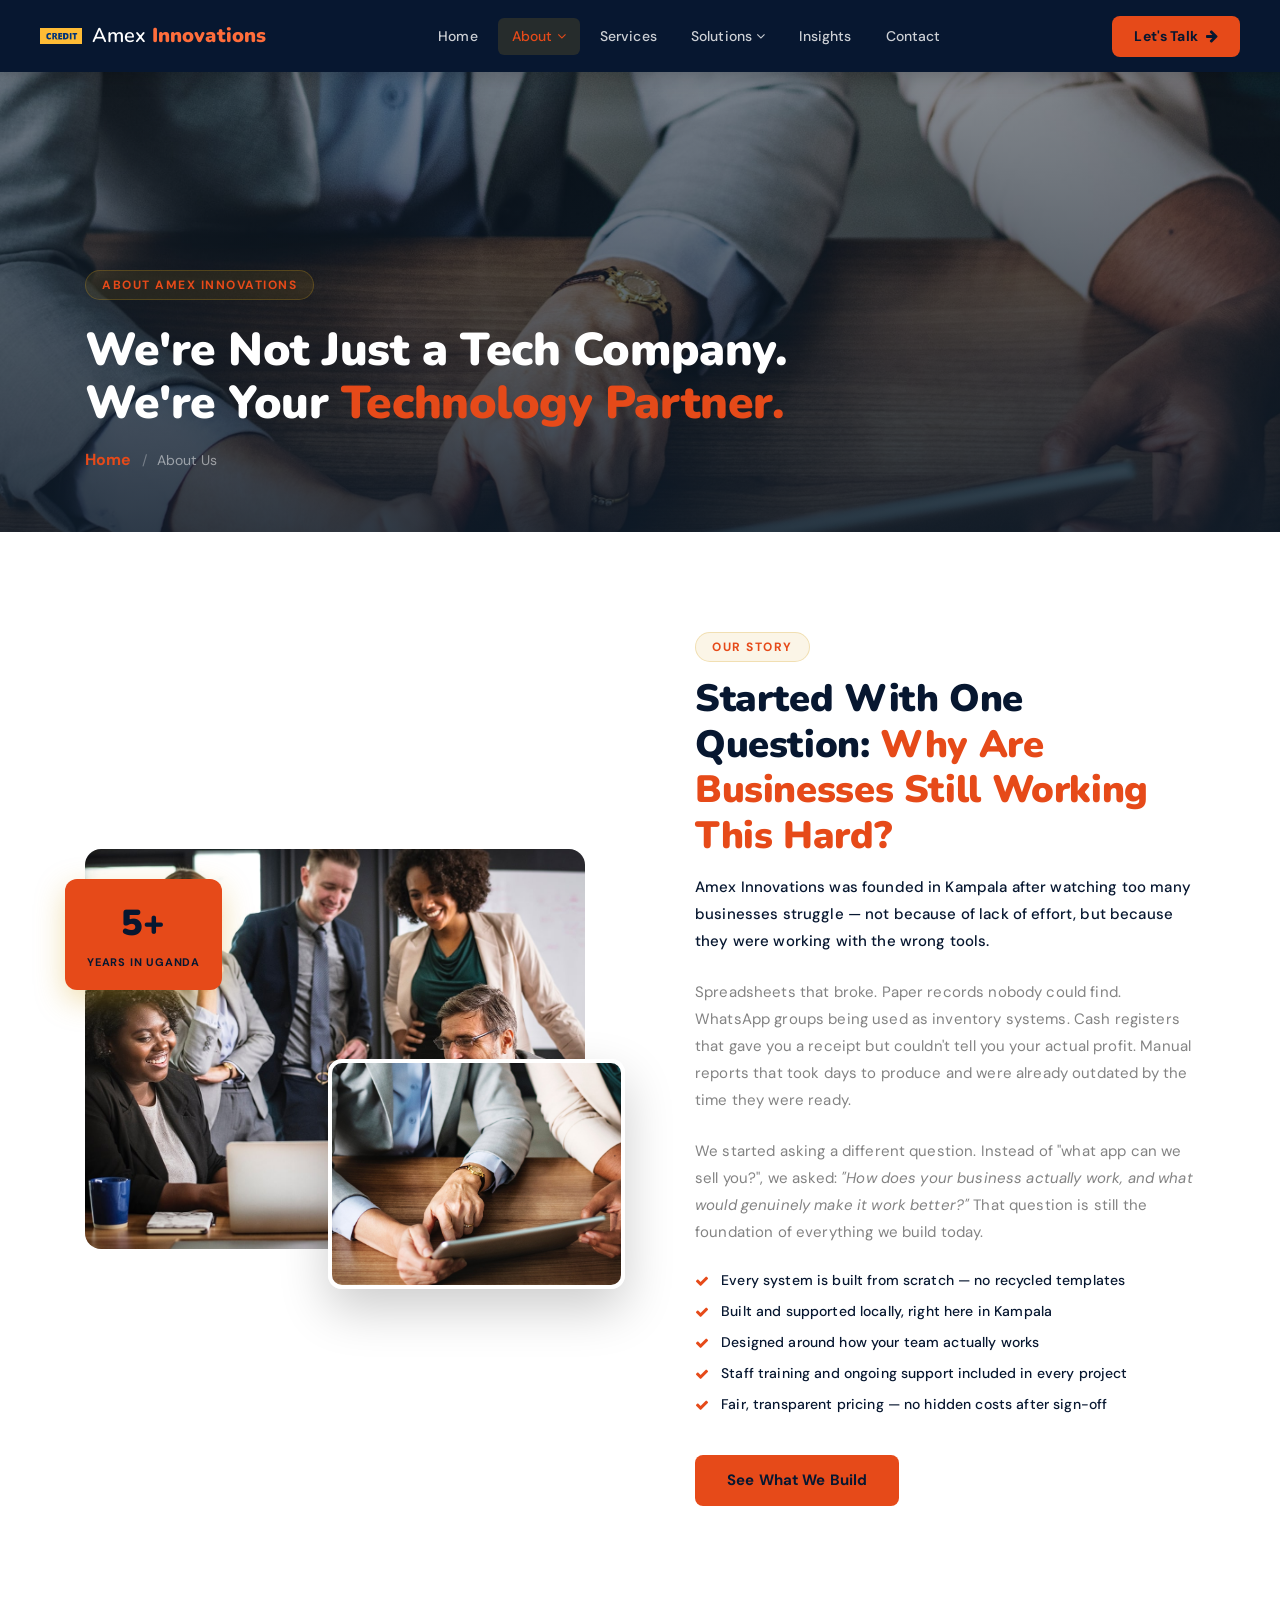
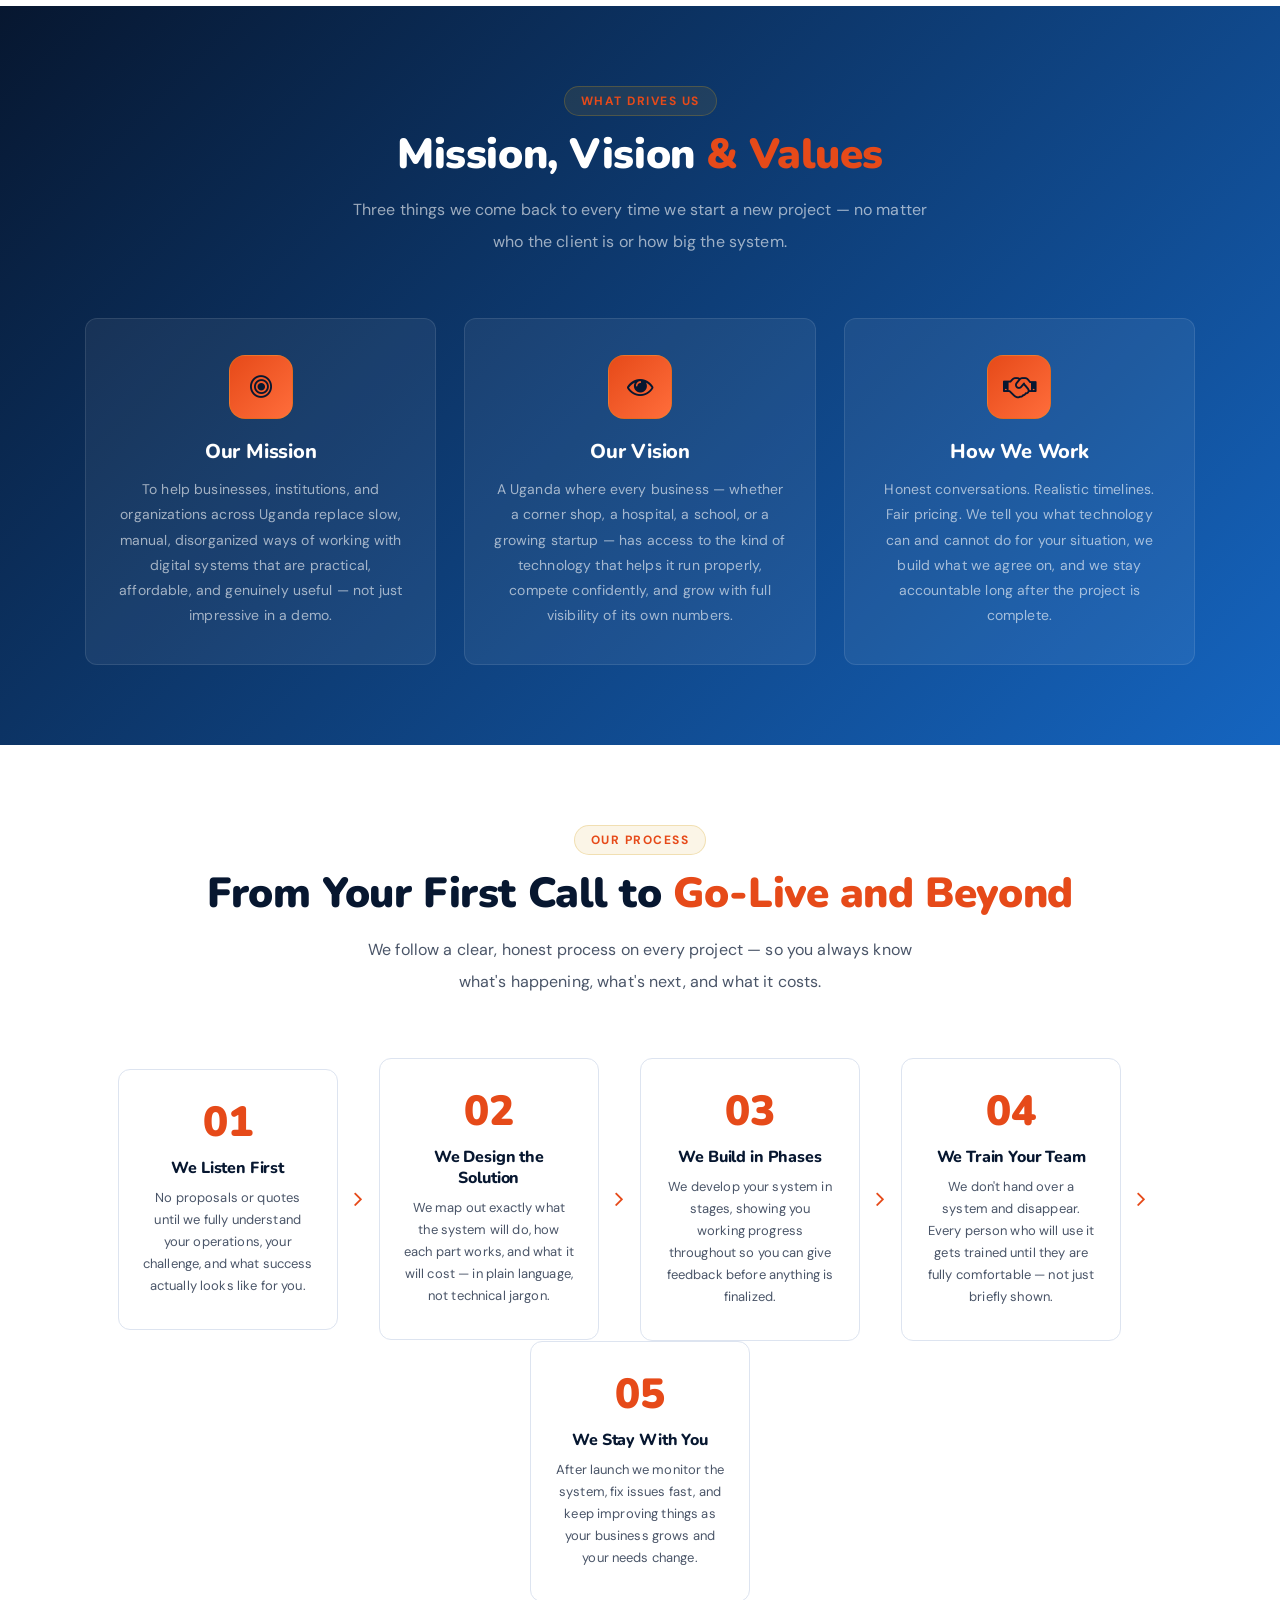
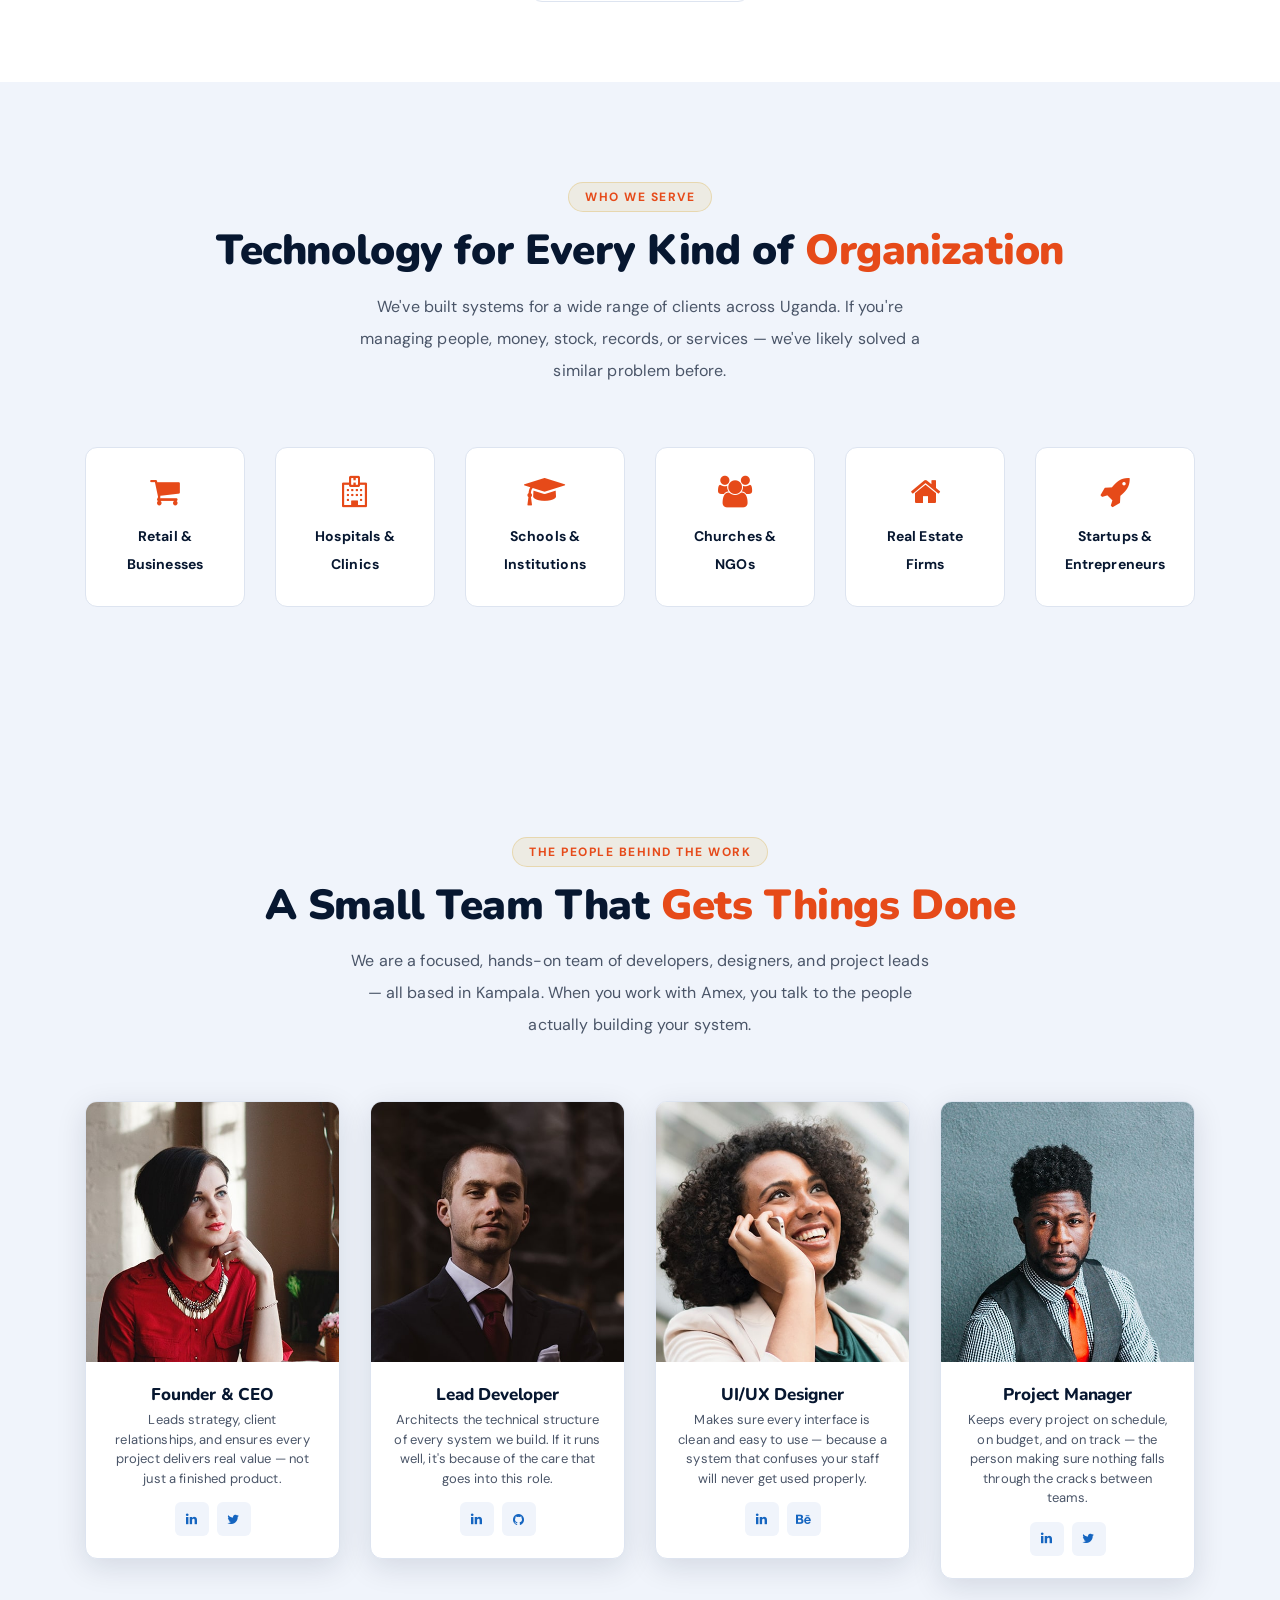
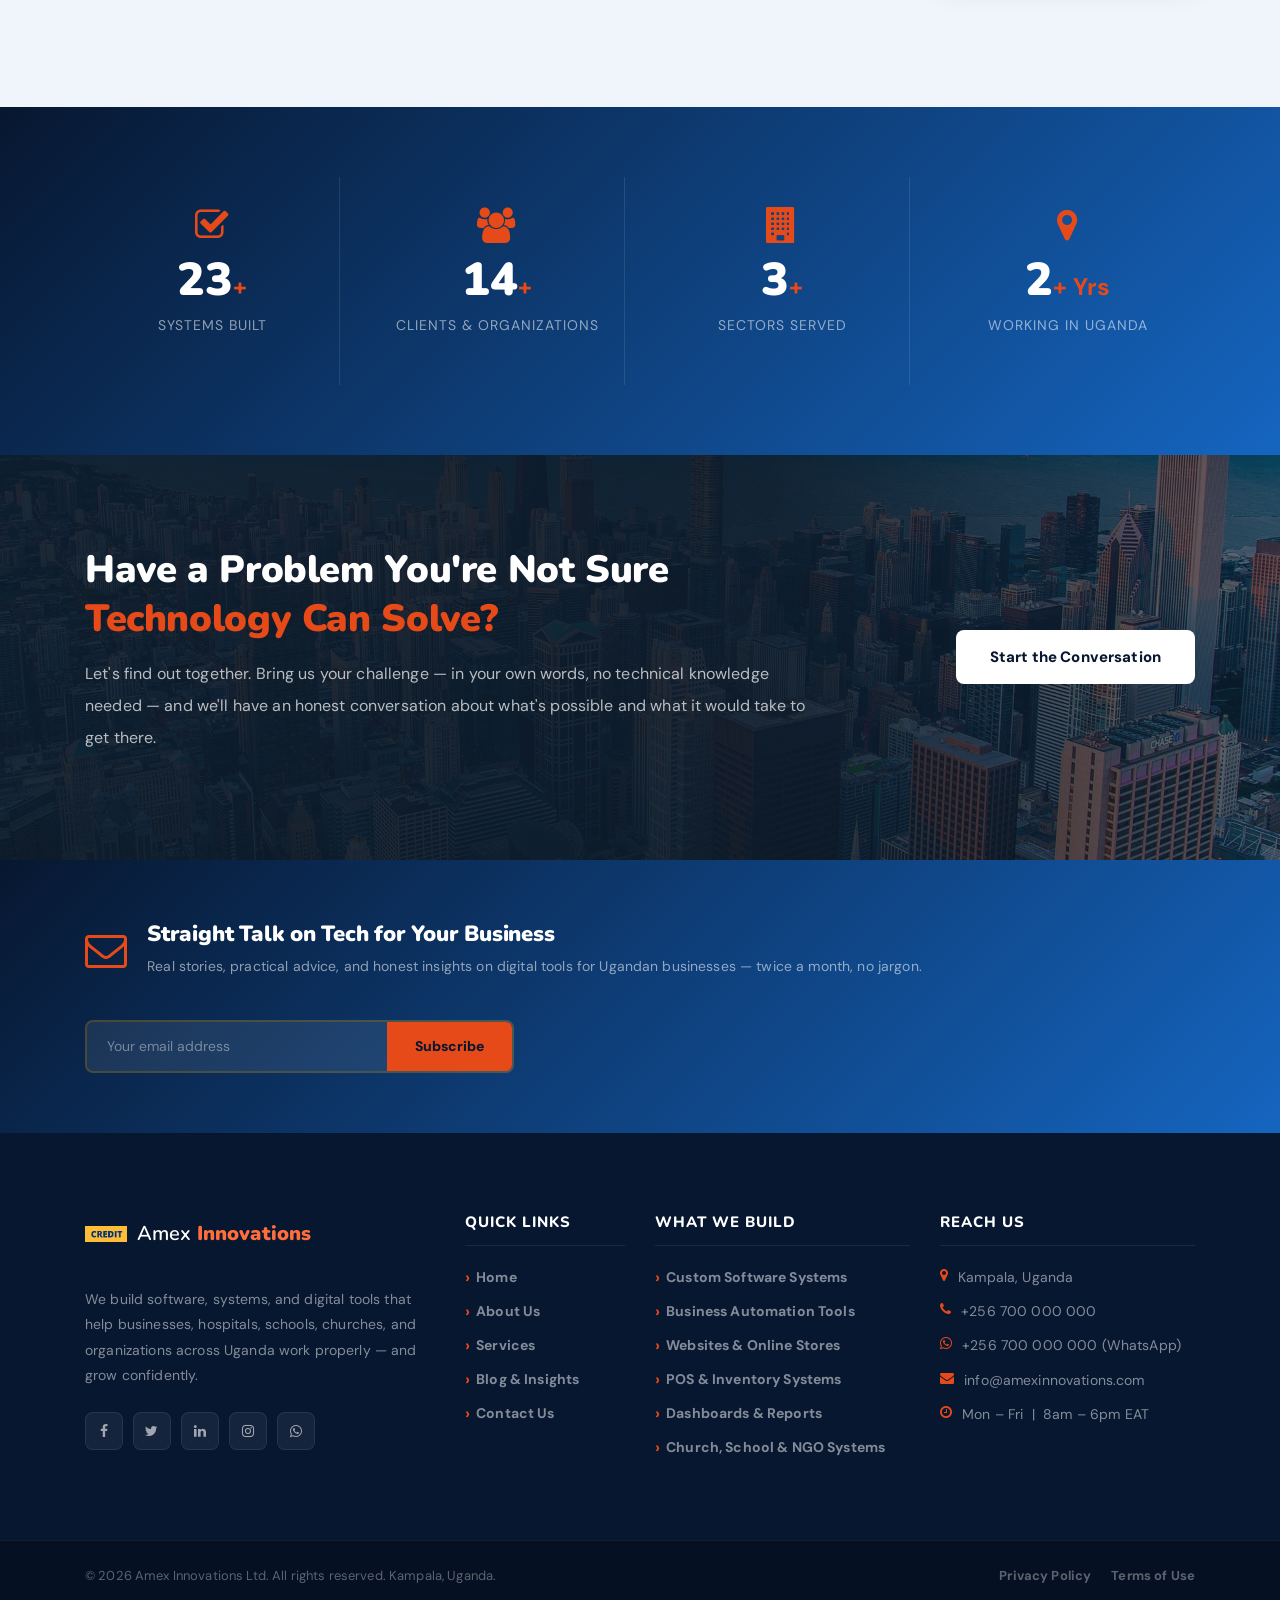
==== about.html @ 48b856f3 "Initial commit — Amex Innovations Ltd website Redesigned from VaultEdge template for Amex Innovation" ====
<!DOCTYPE html>
<html lang="en">
<head>
    <meta charset="UTF-8">
    <meta name="description" content="Amex Innovations Ltd — a Kampala-based technology company that builds custom software, management systems, and digital tools for businesses and organizations across Uganda.">
    <meta http-equiv="X-UA-Compatible" content="IE=edge">
    <meta name="viewport" content="width=device-width, initial-scale=1, shrink-to-fit=no">
    <title>About Us — Amex Innovations Ltd</title>
    <link rel="icon" href="img/core-img/favicon.ico">
    <link rel="stylesheet" href="style.css">
    <link rel="stylesheet" href="css/custom-override.css">
</head>
<body>

    <div class="preloader d-flex align-items-center justify-content-center">
        <div class="lds-ellipsis"><div></div><div></div><div></div><div></div></div>
    </div>

    <!-- ===== NAVBAR ===== -->
    <header class="ve-header" id="ve-sticky">
        <div class="container-fluid ve-nav-wrap">
            <div class="ve-logo">
                <a href="index.html">
                    <span class="ve-logo-icon"><img src="img/core-img/logo.png" alt="Amex Innovations"></span>
                    <span class="ve-logo-text">Amex <strong>Innovations</strong></span>
                </a>
            </div>
            <nav class="ve-nav">
                <ul>
                    <li><a href="index.html">Home</a></li>
                    <li class="has-drop">
                        <a href="about.html" class="active">About <i class="fa fa-angle-down"></i></a>
                        <ul class="ve-dropdown">
                            <li><a href="about.html">Who We Are</a></li>
                            <li><a href="about.html#mission">Our Mission</a></li>
                            <li><a href="about.html#team">The Team</a></li>
                        </ul>
                    </li>
                    <li><a href="services.html">Services</a></li>
                    <li class="has-drop">
                        <a href="#">Solutions <i class="fa fa-angle-down"></i></a>
                        <ul class="ve-dropdown">
                            <li><a href="#">Businesses &amp; Retail Shops</a></li>
                            <li><a href="#">Hospitals &amp; Clinics</a></li>
                            <li><a href="#">Schools &amp; NGOs</a></li>
                            <li><a href="#">Churches &amp; Faith Orgs</a></li>
                            <li><a href="#">Startups &amp; Entrepreneurs</a></li>
                        </ul>
                    </li>
                    <li><a href="post.html">Insights</a></li>
                    <li><a href="contact.html">Contact</a></li>
                </ul>
            </nav>
            <div class="ve-nav-cta">
                <a href="contact.html" class="ve-cta-btn">Let's Talk <i class="fa fa-arrow-right"></i></a>
            </div>
            <button class="ve-toggler" id="ve-toggle"><span></span><span></span><span></span></button>
        </div>
        <div class="ve-mobile-menu" id="ve-mobile-menu">
            <ul>
                <li><a href="index.html">Home</a></li>
                <li><a href="about.html">About</a></li>
                <li><a href="services.html">Services</a></li>
                <li><a href="#">Solutions</a></li>
                <li><a href="post.html">Insights</a></li>
                <li><a href="contact.html">Contact</a></li>
            </ul>
        </div>
    </header>

    <!-- ===== PAGE HERO ===== -->
    <section class="ve-page-hero ve-page-hero-sm" style="background-image:url(img/bg-img/13.jpg);">
        <div class="ve-page-hero-overlay"></div>
        <div class="container ve-page-hero-content">
            <span class="ve-section-tag">About Amex Innovations</span>
            <h1>We're Not Just a Tech Company.<br>We're Your <span>Technology Partner.</span></h1>
            <nav aria-label="breadcrumb">
                <ol class="ve-breadcrumb">
                    <li><a href="index.html">Home</a></li>
                    <li class="active">About Us</li>
                </ol>
            </nav>
        </div>
    </section>

    <!-- ===== OUR STORY ===== -->
    <section class="ve-section">
        <div class="container">
            <div class="row align-items-center">
                <div class="col-12 col-lg-6 wow fadeInLeft" data-wow-delay="100ms">
                    <div class="ve-about-img-stack">
                        <div class="ve-about-img-1 bg-img" style="background-image:url(img/bg-img/14.jpg);"></div>
                        <div class="ve-about-img-2 bg-img" style="background-image:url(img/bg-img/5.jpg);"></div>
                        <div class="ve-about-ribbon">
                            <strong>5+</strong>
                            <span>Years in Uganda</span>
                        </div>
                    </div>
                </div>
                <div class="col-12 col-lg-6 wow fadeInRight" data-wow-delay="200ms">
                    <div class="ve-about-text">
                        <span class="ve-section-tag">Our Story</span>
                        <h2>Started With One Question: <span>Why Are Businesses Still Working This Hard?</span></h2>
                        <p class="ve-lead">Amex Innovations was founded in Kampala after watching too many businesses struggle — not because of lack of effort, but because they were working with the wrong tools.</p>
                        <p>Spreadsheets that broke. Paper records nobody could find. WhatsApp groups being used as inventory systems. Cash registers that gave you a receipt but couldn't tell you your actual profit. Manual reports that took days to produce and were already outdated by the time they were ready.</p>
                        <p>We started asking a different question. Instead of "what app can we sell you?", we asked: <em>"How does your business actually work, and what would genuinely make it work better?"</em> That question is still the foundation of everything we build today.</p>
                        <div class="ve-about-features">
                            <div class="ve-af-item"><i class="fa fa-check"></i><span>Every system is built from scratch — no recycled templates</span></div>
                            <div class="ve-af-item"><i class="fa fa-check"></i><span>Built and supported locally, right here in Kampala</span></div>
                            <div class="ve-af-item"><i class="fa fa-check"></i><span>Designed around how your team actually works</span></div>
                            <div class="ve-af-item"><i class="fa fa-check"></i><span>Staff training and ongoing support included in every project</span></div>
                            <div class="ve-af-item"><i class="fa fa-check"></i><span>Fair, transparent pricing — no hidden costs after sign-off</span></div>
                        </div>
                        <a href="services.html" class="ve-btn-primary mt-30">See What We Build</a>
                    </div>
                </div>
            </div>
        </div>
    </section>

    <!-- ===== MISSION / VISION / VALUES ===== -->
    <section class="ve-mvv-section" id="mission">
        <div class="container">
            <div class="ve-section-header text-center">
                <span class="ve-section-tag">What Drives Us</span>
                <h2 style="color:#fff;">Mission, Vision <span>&amp; Values</span></h2>
                <p style="color:rgba(255,255,255,0.6);">Three things we come back to every time we start a new project — no matter who the client is or how big the system.</p>
            </div>
            <div class="ve-mvv-grid">
                <div class="ve-mvv-card wow fadeInUp" data-wow-delay="100ms">
                    <div class="ve-mvv-icon"><i class="fa fa-bullseye"></i></div>
                    <h4>Our Mission</h4>
                    <p>To help businesses, institutions, and organizations across Uganda replace slow, manual, disorganized ways of working with digital systems that are practical, affordable, and genuinely useful — not just impressive in a demo.</p>
                </div>
                <div class="ve-mvv-card wow fadeInUp" data-wow-delay="250ms">
                    <div class="ve-mvv-icon"><i class="fa fa-eye"></i></div>
                    <h4>Our Vision</h4>
                    <p>A Uganda where every business — whether a corner shop, a hospital, a school, or a growing startup — has access to the kind of technology that helps it run properly, compete confidently, and grow with full visibility of its own numbers.</p>
                </div>
                <div class="ve-mvv-card wow fadeInUp" data-wow-delay="400ms">
                    <div class="ve-mvv-icon"><i class="fa fa-handshake-o"></i></div>
                    <h4>How We Work</h4>
                    <p>Honest conversations. Realistic timelines. Fair pricing. We tell you what technology can and cannot do for your situation, we build what we agree on, and we stay accountable long after the project is complete.</p>
                </div>
            </div>
        </div>
    </section>

    <!-- ===== HOW WE WORK — PROCESS ===== -->
    <section class="ve-section ve-process-section" style="background:#fff;">
        <div class="container">
            <div class="ve-section-header text-center">
                <span class="ve-section-tag">Our Process</span>
                <h2>From Your First Call to <span>Go-Live and Beyond</span></h2>
                <p>We follow a clear, honest process on every project — so you always know what's happening, what's next, and what it costs.</p>
            </div>
            <div class="ve-process-grid">

                <div class="ve-process-step wow fadeInUp" data-wow-delay="100ms">
                    <div class="ve-process-num">01</div>
                    <h5>We Listen First</h5>
                    <p>No proposals or quotes until we fully understand your operations, your challenge, and what success actually looks like for you.</p>
                </div>
                <div class="ve-process-arrow"><i class="fa fa-angle-right"></i></div>

                <div class="ve-process-step wow fadeInUp" data-wow-delay="200ms">
                    <div class="ve-process-num">02</div>
                    <h5>We Design the Solution</h5>
                    <p>We map out exactly what the system will do, how each part works, and what it will cost — in plain language, not technical jargon.</p>
                </div>
                <div class="ve-process-arrow"><i class="fa fa-angle-right"></i></div>

                <div class="ve-process-step wow fadeInUp" data-wow-delay="300ms">
                    <div class="ve-process-num">03</div>
                    <h5>We Build in Phases</h5>
                    <p>We develop your system in stages, showing you working progress throughout so you can give feedback before anything is finalized.</p>
                </div>
                <div class="ve-process-arrow"><i class="fa fa-angle-right"></i></div>

                <div class="ve-process-step wow fadeInUp" data-wow-delay="400ms">
                    <div class="ve-process-num">04</div>
                    <h5>We Train Your Team</h5>
                    <p>We don't hand over a system and disappear. Every person who will use it gets trained until they are fully comfortable — not just briefly shown.</p>
                </div>
                <div class="ve-process-arrow"><i class="fa fa-angle-right"></i></div>

                <div class="ve-process-step wow fadeInUp" data-wow-delay="500ms">
                    <div class="ve-process-num">05</div>
                    <h5>We Stay With You</h5>
                    <p>After launch we monitor the system, fix issues fast, and keep improving things as your business grows and your needs change.</p>
                </div>

            </div>
        </div>
    </section>

    <!-- ===== WHO WE SERVE ===== -->
    <section class="ve-section" style="background:var(--ve-light);">
        <div class="container">
            <div class="ve-section-header text-center">
                <span class="ve-section-tag">Who We Serve</span>
                <h2>Technology for Every Kind of <span>Organization</span></h2>
                <p>We've built systems for a wide range of clients across Uganda. If you're managing people, money, stock, records, or services — we've likely solved a similar problem before.</p>
            </div>
            <div class="row">
                <div class="col-6 col-md-4 col-lg-2 wow fadeInUp" data-wow-delay="100ms" style="margin-bottom:30px;">
                    <div style="text-align:center; padding:28px 16px; background:#fff; border-radius:var(--ve-radius); border:1px solid var(--ve-border); height:100%;">
                        <i class="fa fa-shopping-cart" style="font-size:32px; color:var(--ve-gold); display:block; margin-bottom:14px;"></i>
                        <p style="font-size:14px; font-weight:700; color:var(--ve-dark); margin:0;">Retail &amp;<br>Businesses</p>
                    </div>
                </div>
                <div class="col-6 col-md-4 col-lg-2 wow fadeInUp" data-wow-delay="150ms" style="margin-bottom:30px;">
                    <div style="text-align:center; padding:28px 16px; background:#fff; border-radius:var(--ve-radius); border:1px solid var(--ve-border); height:100%;">
                        <i class="fa fa-hospital-o" style="font-size:32px; color:var(--ve-gold); display:block; margin-bottom:14px;"></i>
                        <p style="font-size:14px; font-weight:700; color:var(--ve-dark); margin:0;">Hospitals &amp;<br>Clinics</p>
                    </div>
                </div>
                <div class="col-6 col-md-4 col-lg-2 wow fadeInUp" data-wow-delay="200ms" style="margin-bottom:30px;">
                    <div style="text-align:center; padding:28px 16px; background:#fff; border-radius:var(--ve-radius); border:1px solid var(--ve-border); height:100%;">
                        <i class="fa fa-graduation-cap" style="font-size:32px; color:var(--ve-gold); display:block; margin-bottom:14px;"></i>
                        <p style="font-size:14px; font-weight:700; color:var(--ve-dark); margin:0;">Schools &amp;<br>Institutions</p>
                    </div>
                </div>
                <div class="col-6 col-md-4 col-lg-2 wow fadeInUp" data-wow-delay="250ms" style="margin-bottom:30px;">
                    <div style="text-align:center; padding:28px 16px; background:#fff; border-radius:var(--ve-radius); border:1px solid var(--ve-border); height:100%;">
                        <i class="fa fa-users" style="font-size:32px; color:var(--ve-gold); display:block; margin-bottom:14px;"></i>
                        <p style="font-size:14px; font-weight:700; color:var(--ve-dark); margin:0;">Churches &amp;<br>NGOs</p>
                    </div>
                </div>
                <div class="col-6 col-md-4 col-lg-2 wow fadeInUp" data-wow-delay="300ms" style="margin-bottom:30px;">
                    <div style="text-align:center; padding:28px 16px; background:#fff; border-radius:var(--ve-radius); border:1px solid var(--ve-border); height:100%;">
                        <i class="fa fa-home" style="font-size:32px; color:var(--ve-gold); display:block; margin-bottom:14px;"></i>
                        <p style="font-size:14px; font-weight:700; color:var(--ve-dark); margin:0;">Real Estate<br>Firms</p>
                    </div>
                </div>
                <div class="col-6 col-md-4 col-lg-2 wow fadeInUp" data-wow-delay="350ms" style="margin-bottom:30px;">
                    <div style="text-align:center; padding:28px 16px; background:#fff; border-radius:var(--ve-radius); border:1px solid var(--ve-border); height:100%;">
                        <i class="fa fa-rocket" style="font-size:32px; color:var(--ve-gold); display:block; margin-bottom:14px;"></i>
                        <p style="font-size:14px; font-weight:700; color:var(--ve-dark); margin:0;">Startups &amp;<br>Entrepreneurs</p>
                    </div>
                </div>
            </div>
        </div>
    </section>

    <!-- ===== TEAM ===== -->
    <section class="ve-section ve-team-section" id="team">
        <div class="container">
            <div class="ve-section-header text-center">
                <span class="ve-section-tag">The People Behind the Work</span>
                <h2>A Small Team That <span>Gets Things Done</span></h2>
                <p>We are a focused, hands-on team of developers, designers, and project leads — all based in Kampala. When you work with Amex, you talk to the people actually building your system.</p>
            </div>
            <div class="row justify-content-center">
                <div class="col-12 col-sm-6 col-lg-3 wow fadeInUp" data-wow-delay="100ms">
                    <div class="ve-team-card">
                        <div class="ve-team-img bg-img" style="background-image:url(img/bg-img/15.jpg);"></div>
                        <div class="ve-team-info">
                            <h5>Founder &amp; CEO</h5>
                            <span>Leads strategy, client relationships, and ensures every project delivers real value — not just a finished product.</span>
                            <div class="ve-team-social">
                                <a href="#" title="LinkedIn"><i class="fa fa-linkedin"></i></a>
                                <a href="#" title="Twitter"><i class="fa fa-twitter"></i></a>
                            </div>
                        </div>
                    </div>
                </div>
                <div class="col-12 col-sm-6 col-lg-3 wow fadeInUp" data-wow-delay="200ms">
                    <div class="ve-team-card">
                        <div class="ve-team-img bg-img" style="background-image:url(img/bg-img/16.jpg);"></div>
                        <div class="ve-team-info">
                            <h5>Lead Developer</h5>
                            <span>Architects the technical structure of every system we build. If it runs well, it's because of the care that goes into this role.</span>
                            <div class="ve-team-social">
                                <a href="#" title="LinkedIn"><i class="fa fa-linkedin"></i></a>
                                <a href="#" title="GitHub"><i class="fa fa-github"></i></a>
                            </div>
                        </div>
                    </div>
                </div>
                <div class="col-12 col-sm-6 col-lg-3 wow fadeInUp" data-wow-delay="300ms">
                    <div class="ve-team-card">
                        <div class="ve-team-img bg-img" style="background-image:url(img/bg-img/17.jpg);"></div>
                        <div class="ve-team-info">
                            <h5>UI/UX Designer</h5>
                            <span>Makes sure every interface is clean and easy to use — because a system that confuses your staff will never get used properly.</span>
                            <div class="ve-team-social">
                                <a href="#" title="LinkedIn"><i class="fa fa-linkedin"></i></a>
                                <a href="#" title="Behance"><i class="fa fa-behance"></i></a>
                            </div>
                        </div>
                    </div>
                </div>
                <div class="col-12 col-sm-6 col-lg-3 wow fadeInUp" data-wow-delay="400ms">
                    <div class="ve-team-card">
                        <div class="ve-team-img bg-img" style="background-image:url(img/bg-img/18.jpg);"></div>
                        <div class="ve-team-info">
                            <h5>Project Manager</h5>
                            <span>Keeps every project on schedule, on budget, and on track — the person making sure nothing falls through the cracks between teams.</span>
                            <div class="ve-team-social">
                                <a href="#" title="LinkedIn"><i class="fa fa-linkedin"></i></a>
                                <a href="#" title="Twitter"><i class="fa fa-twitter"></i></a>
                            </div>
                        </div>
                    </div>
                </div>
            </div>
        </div>
    </section>

    <!-- ===== COUNTERS ===== -->
    <section class="ve-counter-section">
        <div class="container">
            <div class="ve-counter-grid">
                <div class="ve-counter-item wow fadeInUp" data-wow-delay="100ms">
                    <i class="fa fa-check-square-o"></i>
                    <strong class="counter" data-count="50">0</strong><span>+</span>
                    <p>Systems Built</p>
                </div>
                <div class="ve-counter-item wow fadeInUp" data-wow-delay="200ms">
                    <i class="fa fa-users"></i>
                    <strong class="counter" data-count="30">0</strong><span>+</span>
                    <p>Clients &amp; Organizations</p>
                </div>
                <div class="ve-counter-item wow fadeInUp" data-wow-delay="300ms">
                    <i class="fa fa-building"></i>
                    <strong class="counter" data-count="8">0</strong><span>+</span>
                    <p>Sectors Served</p>
                </div>
                <div class="ve-counter-item wow fadeInUp" data-wow-delay="400ms">
                    <i class="fa fa-map-marker"></i>
                    <strong class="counter" data-count="5">0</strong><span>+ Yrs</span>
                    <p>Working in Uganda</p>
                </div>
            </div>
        </div>
    </section>

    <!-- ===== CTA ===== -->
    <section class="ve-cta-banner bg-img" style="background-image:url(img/bg-img/6.jpg);">
        <div class="ve-cta-overlay"></div>
        <div class="container ve-cta-content">
            <div class="row align-items-center">
                <div class="col-12 col-lg-8">
                    <h2>Have a Problem You're Not Sure <span>Technology Can Solve?</span></h2>
                    <p>Let's find out together. Bring us your challenge — in your own words, no technical knowledge needed — and we'll have an honest conversation about what's possible and what it would take to get there.</p>
                </div>
                <div class="col-12 col-lg-4 text-lg-right">
                    <a href="contact.html" class="ve-btn-white">Start the Conversation</a>
                </div>
            </div>
        </div>
    </section>

    <!-- ===== NEWSLETTER ===== -->
    <section class="ve-newsletter-section">
        <div class="container">
            <div class="ve-newsletter-wrap">
                <div class="ve-nl-left">
                    <i class="fa fa-envelope-o"></i>
                    <div>
                        <h3>Straight Talk on Tech for Your Business</h3>
                        <p>Real stories, practical advice, and honest insights on digital tools for Ugandan businesses — twice a month, no jargon.</p>
                    </div>
                </div>
                <div class="ve-nl-right">
                    <form class="ve-nl-form" action="#" method="post">
                        <input type="email" placeholder="Your email address" required>
                        <button type="submit">Subscribe</button>
                    </form>
                </div>
            </div>
        </div>
    </section>

    <!-- ===== FOOTER ===== -->
    <footer class="ve-footer">
        <div class="container">
            <div class="row">
                <div class="col-12 col-sm-6 col-lg-4 mb-50">
                    <div class="ve-footer-brand">
                        <a href="index.html" class="ve-footer-logo">
                            <span class="ve-logo-icon"><img src="img/core-img/logo.png" alt="Amex Innovations"></span>
                            <span class="ve-logo-text">Amex <strong>Innovations</strong></span>
                        </a>
                        <p>We build software, systems, and digital tools that help businesses, hospitals, schools, churches, and organizations across Uganda work properly — and grow confidently.</p>
                        <div class="ve-social">
                            <a href="#" title="Facebook"><i class="fa fa-facebook"></i></a>
                            <a href="#" title="Twitter / X"><i class="fa fa-twitter"></i></a>
                            <a href="#" title="LinkedIn"><i class="fa fa-linkedin"></i></a>
                            <a href="#" title="Instagram"><i class="fa fa-instagram"></i></a>
                            <a href="#" title="WhatsApp"><i class="fa fa-whatsapp"></i></a>
                        </div>
                    </div>
                </div>
                <div class="col-12 col-sm-6 col-lg-2 mb-50">
                    <h5 class="ve-footer-title">Quick Links</h5>
                    <ul class="ve-footer-links">
                        <li><a href="index.html">Home</a></li>
                        <li><a href="about.html">About Us</a></li>
                        <li><a href="services.html">Services</a></li>
                        <li><a href="post.html">Blog &amp; Insights</a></li>
                        <li><a href="contact.html">Contact Us</a></li>
                    </ul>
                </div>
                <div class="col-12 col-sm-6 col-lg-3 mb-50">
                    <h5 class="ve-footer-title">What We Build</h5>
                    <ul class="ve-footer-links">
                        <li><a href="#">Custom Software Systems</a></li>
                        <li><a href="#">Business Automation Tools</a></li>
                        <li><a href="#">Websites &amp; Online Stores</a></li>
                        <li><a href="#">POS &amp; Inventory Systems</a></li>
                        <li><a href="#">Dashboards &amp; Reports</a></li>
                        <li><a href="#">Church, School &amp; NGO Systems</a></li>
                    </ul>
                </div>
                <div class="col-12 col-sm-6 col-lg-3 mb-50">
                    <h5 class="ve-footer-title">Reach Us</h5>
                    <ul class="ve-footer-contact">
                        <li><i class="fa fa-map-marker"></i> Kampala, Uganda</li>
                        <li><i class="fa fa-phone"></i> +256 700 000 000</li>
                        <li><i class="fa fa-whatsapp"></i> +256 700 000 000 (WhatsApp)</li>
                        <li><i class="fa fa-envelope"></i> info@amexinnovations.com</li>
                        <li><i class="fa fa-clock-o"></i> Mon – Fri &nbsp;|&nbsp; 8am – 6pm EAT</li>
                    </ul>
                </div>
            </div>
        </div>
        <div class="ve-footer-bottom">
            <div class="container">
                <div class="ve-footer-bottom-inner">
                    <p>&copy; <script>document.write(new Date().getFullYear());</script> Amex Innovations Ltd. All rights reserved. Kampala, Uganda.</p>
                    <ul>
                        <li><a href="#">Privacy Policy</a></li>
                        <li><a href="#">Terms of Use</a></li>
                    </ul>
                </div>
            </div>
        </div>
    </footer>

    <script src="js/jquery/jquery-2.2.4.min.js"></script>
    <script src="js/bootstrap/popper.min.js"></script>
    <script src="js/bootstrap/bootstrap.min.js"></script>
    <script src="js/plugins/plugins.js"></script>
    <script src="js/active.js"></script>
    <script src="js/vaultedge.js"></script>
</body>
</html>
---- style.css ----
/* [Core Stylesheet - 1.0] */
/* :: 1.0 Import Fonts */
@import url("https://fonts.googleapis.com/css2?family=Raleway:wght@300;400;500;600;700&family=Source+Sans+3:wght@300;400;600;700&display=swap");
/* :: 2.0 Import All CSS */
@import url(css/bootstrap.min.css);
@import url(css/classy-nav.css);
@import url(css/owl.carousel.min.css);
@import url(css/animate.css);
@import url(css/font-awesome.min.css);
@import url(css/credit-icon.css);
/* :: 3.0 Base CSS */
* {
  margin: 0;
  padding: 0; }

body {
  font-family: "Source Sans 3", sans-serif;
  font-size: 14px; }

h1,
h2,
h3,
h4,
h5,
h6 {
  font-family: "Raleway", sans-serif;
  color: #000000;
  line-height: 1.3;
  font-weight: 700; }

p {
  color: #838383;
  font-size: 15px;
  line-height: 2;
  font-weight: 400; }

a,
a:hover,
a:focus {
  -webkit-transition-duration: 500ms;
  transition-duration: 500ms;
  text-decoration: none;
  outline: 0 solid transparent;
  color: #000000;
  font-weight: 700;
  font-size: 16px; }

ul,
ol {
  margin: 0; }
  ul li,
  ol li {
    list-style: none; }

img {
  height: auto;
  max-width: 100%; }

/* :: 3.1.0 Spacing */
.mt-15 {
  margin-top: 15px !important; }

.mt-30 {
  margin-top: 30px !important; }

.mt-50 {
  margin-top: 50px !important; }

.mt-70 {
  margin-top: 70px !important; }

.mt-100 {
  margin-top: 100px !important; }

.mb-15 {
  margin-bottom: 15px !important; }

.mb-30 {
  margin-bottom: 30px !important; }

.mb-50 {
  margin-bottom: 50px !important; }

.mb-70 {
  margin-bottom: 70px !important; }

.mb-100 {
  margin-bottom: 100px !important; }

.ml-15 {
  margin-left: 15px !important; }

.ml-30 {
  margin-left: 30px !important; }

.ml-50 {
  margin-left: 50px !important; }

.mr-15 {
  margin-right: 15px !important; }

.mr-30 {
  margin-right: 30px !important; }

.mr-50 {
  margin-right: 50px !important; }

/* :: 3.2.0 Height */
.height-400 {
  height: 400px !important; }

.height-500 {
  height: 500px !important; }

.height-600 {
  height: 600px !important; }

.height-700 {
  height: 700px !important; }

.height-800 {
  height: 800px !important; }

/* :: 3.3.0 Section Padding */
.section-padding-100 {
  padding-top: 100px;
  padding-bottom: 100px; }

.section-padding-100-0 {
  padding-top: 100px;
  padding-bottom: 0; }

.section-padding-0-100 {
  padding-top: 0;
  padding-bottom: 100px; }

.section-padding-100-70 {
  padding-top: 100px;
  padding-bottom: 70px; }

/* :: 3.4.0 Preloader */
.preloader {
  background-color: #1b3a6b;
  width: 100%;
  height: 100%;
  position: fixed;
  top: 0;
  left: 0;
  right: 0;
  z-index: 99999; }
  .preloader .lds-ellipsis {
    display: inline-block;
    position: relative;
    width: 64px;
    height: 64px; }
    .preloader .lds-ellipsis div {
      position: absolute;
      top: 27px;
      width: 11px;
      height: 11px;
      border-radius: 50%;
      background: #0e9c7f;
      animation-timing-function: cubic-bezier(0, 1, 1, 0); }
      .preloader .lds-ellipsis div:nth-child(1) {
        left: 6px;
        -webkit-animation: lds-ellipsis1 0.6s infinite;
        animation: lds-ellipsis1 0.6s infinite; }
      .preloader .lds-ellipsis div:nth-child(2) {
        left: 6px;
        -webkit-animation: lds-ellipsis2 0.6s infinite;
        animation: lds-ellipsis2 0.6s infinite; }
      .preloader .lds-ellipsis div:nth-child(3) {
        left: 26px;
        -webkit-animation: lds-ellipsis2 0.6s infinite;
        animation: lds-ellipsis2 0.6s infinite; }
      .preloader .lds-ellipsis div:nth-child(4) {
        left: 45px;
        -webkit-animation: lds-ellipsis3 0.6s infinite;
        animation: lds-ellipsis3 0.6s infinite; }

@-webkit-keyframes lds-ellipsis1 {
  0% {
    -webkit-transform: scale(0);
    transform: scale(0); }
  100% {
    -webkit-transform: scale(1);
    transform: scale(1); } }
@keyframes lds-ellipsis1 {
  0% {
    -webkit-transform: scale(0);
    transform: scale(0); }
  100% {
    -webkit-transform: scale(1);
    transform: scale(1); } }
@-webkit-keyframes lds-ellipsis3 {
  0% {
    -webkit-transform: scale(1);
    transform: scale(1); }
  100% {
    -webkit-transform: scale(0);
    transform: scale(0); } }
@keyframes lds-ellipsis3 {
  0% {
    -webkit-transform: scale(1);
    transform: scale(1); }
  100% {
    -webkit-transform: scale(0);
    transform: scale(0); } }
@-webkit-keyframes lds-ellipsis2 {
  0% {
    -webkit-transform: translate(0, 0);
    transform: translate(0, 0); }
  100% {
    -webkit-transform: translate(19px, 0);
    transform: translate(19px, 0); } }
@keyframes lds-ellipsis2 {
  0% {
    -webkit-transform: translate(0, 0);
    transform: translate(0, 0); }
  100% {
    -webkit-transform: translate(19px, 0);
    transform: translate(19px, 0); } }
/* :: 3.5.0 Miscellaneous */
.jarallax {
  position: relative;
  z-index: 0; }

.jarallax > .jarallax-img {
  position: absolute;
  object-fit: cover;
  font-family: 'object-fit: cover;';
  top: 0;
  left: 0;
  width: 100%;
  height: 100%;
  z-index: -1; }

.section-heading {
  position: relative;
  z-index: 1;
  margin-bottom: 30px; }
  .section-heading .line {
    width: 25px;
    height: 5px;
    border-radius: 3px;
    background-color: #0e9c7f;
    margin-bottom: 20px; }
  .section-heading p {
    font-size: 12px;
    margin-bottom: 0;
    letter-spacing: 2px;
    color: #a5a5a5;
    text-transform: uppercase; }
  .section-heading h2 {
    font-size: 36px;
    color: #212121;
    font-weight: 700;
    margin-bottom: 0; }
    @media only screen and (min-width: 992px) and (max-width: 1199px) {
      .section-heading h2 {
        font-size: 28px; } }
    @media only screen and (min-width: 768px) and (max-width: 991px) {
      .section-heading h2 {
        font-size: 24px; } }
    @media only screen and (max-width: 767px) {
      .section-heading h2 {
        font-size: 24px; } }
  .section-heading.white .line {
    background-color: #ffffff; }
  .section-heading.white p,
  .section-heading.white h2 {
    color: #ffffff; }
  .section-heading.text-center .line {
    margin-left: auto;
    margin-right: auto; }

.box-shadow {
  position: relative;
  z-index: 1; }
  .box-shadow:hover {
    box-shadow: 0 0 24px rgba(0, 0, 0, 0.2); }

.tooltip-inner {
  background-color: #0e9c7f;
  box-shadow: 0 0 24px rgba(0, 0, 0, 0.2); }

.tooltip .arrow::before {
  border-bottom-color: #0e9c7f; }

.bg-img {
  background-position: center center;
  background-size: cover;
  background-repeat: no-repeat; }

.bg-white {
  background-color: #ffffff !important; }

.bg-dark {
  background-color: #000000 !important; }

.bg-transparent {
  background-color: transparent !important; }

.bg-gray {
  background-color: #f5f7fa; }

.font-bold {
  font-weight: 700; }

.font-light {
  font-weight: 300; }

.bg-overlay {
  position: relative;
  z-index: 2;
  background-position: center center;
  background-size: cover; }
  .bg-overlay::after {
    background-color: rgba(0, 0, 0, 0.61);
    position: absolute;
    z-index: -1;
    top: 0;
    left: 0;
    width: 100%;
    height: 100%;
    content: ""; }

.bg-fixed {
  background-attachment: fixed !important; }

/* :: 3.6.0 ScrollUp */
#scrollUp {
  background-color: #1b3a6b;
  border-radius: 5px 0 0 5px;
  bottom: 70px;
  color: #ffffff;
  font-size: 10px;
  padding: 12px 0;
  height: 60px;
  line-height: 1.5;
  right: 0;
  text-align: center;
  width: 35px;
  -webkit-transition-duration: 500ms;
  transition-duration: 500ms;
  font-weight: 700;
  box-shadow: 0 1px 5px 2px rgba(0, 0, 0, 0.15);
  text-transform: uppercase; }
  #scrollUp i {
    font-size: 18px;
    display: block; }
  #scrollUp:hover {
    background-color: #0e9c7f;
    color: #ffffff; }

/* :: 3.7.0 Credit Button */
.credit-btn {
  -webkit-transition-duration: 500ms;
  transition-duration: 500ms;
  background-color: #0e9c7f;
  position: relative;
  z-index: 1;
  display: inline-block;
  min-width: 175px;
  height: 48px;
  color: #ffffff;
  border-radius: 5px;
  padding: 0 30px;
  font-size: 14px;
  line-height: 48px;
  font-weight: 700;
  text-transform: uppercase; }
  .credit-btn:hover, .credit-btn:focus {
    font-size: 14px;
    font-weight: 700;
    background-color: #1b3a6b;
    color: #ffffff; }
  .credit-btn.btn-2 {
    background-color: #1b3a6b;
    color: #ffffff; }
    .credit-btn.btn-2:hover, .credit-btn.btn-2:focus {
      background-color: #0e9c7f;
      color: #ffffff; }
  .credit-btn.btn-3 {
    background-color: transparent;
    color: #1b3a6b;
    border: 2px solid #1b3a6b;
    line-height: 44px; }
    .credit-btn.btn-3:hover, .credit-btn.btn-3:focus {
      border: 2px solid #1b3a6b;
      background-color: #1b3a6b;
      color: #ffffff; }

/* :: 4.0 Header Area CSS */
.header-area {
  position: relative;
  z-index: 1000;
  width: 100%; }
  .header-area .top-header-area {
    position: relative;
    z-index: 1;
    width: 100%;
    height: 80px;
    background-color: #eef1f7; }
    .header-area .top-header-area .top-contact-info {
      position: relative;
      z-index: 1; }
      .header-area .top-header-area .top-contact-info a {
        display: inline-block;
        color: #838383;
        font-size: 14px;
        margin-bottom: 0;
        display: -webkit-box;
        display: -ms-flexbox;
        display: flex;
        -webkit-box-align: center;
        -ms-flex-align: center;
        -ms-grid-row-align: center;
        align-items: center;
        font-weight: 600; }
        .header-area .top-header-area .top-contact-info a img {
          margin-right: 10px; }
        @media only screen and (max-width: 767px) {
          .header-area .top-header-area .top-contact-info a span {
            display: none; } }
        .header-area .top-header-area .top-contact-info a:first-child {
          margin-right: 30px; }
        .header-area .top-header-area .top-contact-info a:hover, .header-area .top-header-area .top-contact-info a:focus {
          color: #1b3a6b; }
        @media only screen and (min-width: 768px) and (max-width: 991px) {
          .header-area .top-header-area .top-contact-info a {
            font-size: 13px; } }
  .header-area .credit-main-menu {
    position: relative;
    width: 100%;
    z-index: 1;
    background-color: #0e9c7f; }
    .header-area .credit-main-menu::after {
      width: 50%;
      height: 100%;
      background-color: #1b3a6b;
      position: absolute;
      top: 0;
      left: 0;
      content: '';
      z-index: 1; }
    .header-area .credit-main-menu .classy-nav-container {
      background-color: transparent; }
    .header-area .credit-main-menu .classy-navbar {
      height: 85px;
      padding: 0;
      background-color: #1b3a6b; }
      @media only screen and (max-width: 767px) {
        .header-area .credit-main-menu .classy-navbar {
          height: 70px; } }
      .header-area .credit-main-menu .classy-navbar .classynav ul li a {
        font-weight: 600;
        text-transform: capitalize;
        font-size: 15px;
        padding: 0 15px;
        color: #ffffff; }
        .header-area .credit-main-menu .classy-navbar .classynav ul li a:hover, .header-area .credit-main-menu .classy-navbar .classynav ul li a:focus {
          color: #0e9c7f; }
        @media only screen and (min-width: 992px) and (max-width: 1199px) {
          .header-area .credit-main-menu .classy-navbar .classynav ul li a {
            font-size: 14px; } }
        @media only screen and (min-width: 768px) and (max-width: 991px) {
          .header-area .credit-main-menu .classy-navbar .classynav ul li a {
            color: #1b3a6b; } }
        @media only screen and (max-width: 767px) {
          .header-area .credit-main-menu .classy-navbar .classynav ul li a {
            color: #1b3a6b; } }
      .header-area .credit-main-menu .classy-navbar .classynav > ul > li:first-child a {
        padding-left: 0; }
        @media only screen and (min-width: 768px) and (max-width: 991px) {
          .header-area .credit-main-menu .classy-navbar .classynav > ul > li:first-child a {
            padding-left: 15px; } }
        @media only screen and (max-width: 767px) {
          .header-area .credit-main-menu .classy-navbar .classynav > ul > li:first-child a {
            padding-left: 15px; } }
      .header-area .credit-main-menu .classy-navbar .classynav ul li.megamenu-item > a::after,
      .header-area .credit-main-menu .classy-navbar .classynav ul li.has-down > a::after {
        color: #ffffff; }
        @media only screen and (min-width: 768px) and (max-width: 991px) {
          .header-area .credit-main-menu .classy-navbar .classynav ul li.megamenu-item > a::after,
          .header-area .credit-main-menu .classy-navbar .classynav ul li.has-down > a::after {
            color: #1b3a6b; } }
        @media only screen and (max-width: 767px) {
          .header-area .credit-main-menu .classy-navbar .classynav ul li.megamenu-item > a::after,
          .header-area .credit-main-menu .classy-navbar .classynav ul li.has-down > a::after {
            color: #1b3a6b; } }
      .header-area .credit-main-menu .classy-navbar .classynav ul li ul li a {
        color: #1b3a6b;
        font-size: 14px; }
      .header-area .credit-main-menu .classy-navbar .contact {
        position: relative;
        z-index: 1;
        padding-left: 50px;
        height: 100%;
        overflow-y: hidden;
        overflow-x: hidden; }
        .header-area .credit-main-menu .classy-navbar .contact::before {
          width: 100%;
          height: 200%;
          content: '';
          position: absolute;
          top: 42%;
          left: 0;
          z-index: -1;
          background-color: #0e9c7f;
          -webkit-transform: rotate(30deg);
          transform: rotate(30deg); }
        .header-area .credit-main-menu .classy-navbar .contact::after {
          width: 1000%;
          height: 100%;
          content: '';
          position: absolute;
          top: 0;
          left: 62px;
          z-index: -1;
          background-color: #0e9c7f; }
        .header-area .credit-main-menu .classy-navbar .contact a {
          display: inline-block;
          font-size: 24px;
          color: #1b3a6b;
          font-weight: 700;
          line-height: 85px; }
          .header-area .credit-main-menu .classy-navbar .contact a:hover {
            color: #ffffff; }
          @media only screen and (min-width: 992px) and (max-width: 1199px) {
            .header-area .credit-main-menu .classy-navbar .contact a {
              font-size: 20px; } }
          @media only screen and (min-width: 768px) and (max-width: 991px) {
            .header-area .credit-main-menu .classy-navbar .contact a {
              font-size: 18px; } }
          @media only screen and (max-width: 767px) {
            .header-area .credit-main-menu .classy-navbar .contact a {
              font-size: 14px;
              line-height: 70px; } }
  .header-area .is-sticky .credit-main-menu {
    box-shadow: 0 7px 40px 0 rgba(0, 0, 0, 0.3); }

/* :: 5.0 Hero Area CSS */
.hero-area {
  position: relative;
  z-index: 1; }
  .hero-area .owl-dots {
    display: -webkit-box;
    display: -ms-flexbox;
    display: flex;
    -webkit-box-pack: center;
    -ms-flex-pack: center;
    justify-content: center;
    position: absolute;
    width: 100%;
    z-index: 100;
    bottom: 30px;
    left: 0;
    right: 0; }
    .hero-area .owl-dots .owl-dot {
      width: 8px;
      height: 8px;
      background-color: #d2d2d2;
      border-radius: 50%;
      margin: 0 6px; }
      .hero-area .owl-dots .owl-dot.active {
        background-color: #0e9c7f; }
  .hero-area .owl-prev,
  .hero-area .owl-next {
    position: absolute;
    width: 46px;
    height: 46px;
    border-radius: 50%;
    top: 50%;
    margin-top: -23px;
    font-size: 18px;
    color: #ffffff;
    background-color: #1b3a6b;
    left: 20px;
    text-align: center;
    -webkit-transition-duration: 500ms;
    transition-duration: 500ms;
    line-height: 46px;
    opacity: 0;
    visibility: hidden; }
    @media only screen and (max-width: 767px) {
      .hero-area .owl-prev,
      .hero-area .owl-next {
        left: 10px; } }
    .hero-area .owl-prev:hover,
    .hero-area .owl-next:hover {
      background-color: #0e9c7f;
      color: #ffffff; }
  .hero-area .owl-next {
    left: auto;
    right: 20px; }
    @media only screen and (max-width: 767px) {
      .hero-area .owl-next {
        right: 10px; } }
  .hero-area:hover .owl-next,
  .hero-area:hover .owl-prev {
    opacity: 1;
    visibility: visible; }

.single-slide {
  position: relative;
  z-index: 99;
  width: 100%;
  height: 760px;
  background-color: #ffffff;
  overflow: hidden; }
  @media only screen and (min-width: 992px) and (max-width: 1199px) {
    .single-slide {
      height: 600px; } }
  @media only screen and (min-width: 768px) and (max-width: 991px) {
    .single-slide {
      height: 600px; } }
  @media only screen and (max-width: 767px) {
    .single-slide {
      height: 600px; } }
  .single-slide .slide-bg-img {
    position: absolute;
    width: 100%;
    height: 100%;
    z-index: -12;
    top: 0;
    left: 0;
    right: 0;
    bottom: 0;
    -webkit-animation: slide-bg linear 10000ms infinite;
    animation: slide-bg linear 10000ms infinite; }
  .single-slide .slide-du-indicator {
    position: absolute;
    z-index: 10;
    width: 0;
    height: 2px;
    background-color: #0e9c7f;
    left: 0;
    bottom: 0;
    -webkit-animation: slide-du-indicator linear 10000ms infinite;
    animation: slide-du-indicator linear 10000ms infinite; }
  .single-slide .welcome-text {
    position: relative;
    z-index: 1; }
    .single-slide .welcome-text h6 {
      font-size: 18px;
      font-weight: 400;
      color: #ffffff;
      margin-bottom: 15px; }
    .single-slide .welcome-text h2 {
      font-size: 70px;
      color: #ffffff;
      font-weight: 600;
      margin-bottom: 10px;
      text-transform: uppercase; }
      .single-slide .welcome-text h2 span {
        color: #0e9c7f; }
      @media only screen and (min-width: 992px) and (max-width: 1199px) {
        .single-slide .welcome-text h2 {
          font-size: 48px; } }
      @media only screen and (min-width: 768px) and (max-width: 991px) {
        .single-slide .welcome-text h2 {
          font-size: 42px; } }
      @media only screen and (max-width: 767px) {
        .single-slide .welcome-text h2 {
          font-size: 24px; } }
    .single-slide .welcome-text p {
      font-size: 16px;
      color: #ffffff; }

@-webkit-keyframes slide-du-indicator {
  0% {
    width: 0; }
  100% {
    width: 100%; } }
@keyframes slide-du-indicator {
  0% {
    width: 0; }
  100% {
    width: 100%; } }
@-webkit-keyframes slide-bg {
  0% {
    -webkit-transform: scale(1.3);
    transform: scale(1.3); }
  100% {
    -webkit-transform: scale(1);
    transform: scale(1); } }
@keyframes slide-bg {
  0% {
    -webkit-transform: scale(1.3);
    transform: scale(1.3); }
  100% {
    -webkit-transform: scale(1);
    transform: scale(1); } }
/* :: 6.0 Features Area CSS */
.single-features-area {
  position: relative;
  z-index: 1; }
  .single-features-area h6 {
    font-size: 18px;
    color: #6e6e6e;
    margin-bottom: 0;
    font-family: "Source Sans 3", sans-serif;
    font-weight: 600;
    line-height: 1.8; }
  .single-features-area img {
    margin-bottom: 15px; }
  .single-features-area h5 {
    font-size: 18px;
    margin-bottom: 0;
    -webkit-transition-duration: 500ms;
    transition-duration: 500ms; }
    @media only screen and (min-width: 992px) and (max-width: 1199px) {
      .single-features-area h5 {
        font-size: 15px; } }
  .single-features-area:hover h5 {
    color: #0e9c7f; }

/* :: 7.0 Special Feature CSS */
.special-feature-area {
  position: relative;
  z-index: 1; }
  .special-feature-area .special-feature-content {
    -webkit-box-flex: 0;
    -ms-flex: 0 0 50%;
    flex: 0 0 50%;
    max-width: 50%;
    width: 50%;
    background-color: #0e9c7f; }
    @media only screen and (max-width: 767px) {
      .special-feature-area .special-feature-content {
        -webkit-box-flex: 0;
        -ms-flex: 0 0 100%;
        flex: 0 0 100%;
        max-width: 100%;
        width: 100%; } }
    .special-feature-area .special-feature-content .feature-text {
      position: relative;
      z-index: 1;
      max-width: 555px;
      margin-left: auto;
      padding-right: 70px; }
      .special-feature-area .special-feature-content .feature-text h6 {
        color: #ffffff;
        line-height: 1.7;
        margin-bottom: 50px;
        font-weight: 600; }
        @media only screen and (min-width: 768px) and (max-width: 991px) {
          .special-feature-area .special-feature-content .feature-text h6 {
            font-size: 14px; } }
        @media only screen and (max-width: 767px) {
          .special-feature-area .special-feature-content .feature-text h6 {
            font-size: 14px; } }
      @media only screen and (min-width: 992px) and (max-width: 1199px) {
        .special-feature-area .special-feature-content .feature-text {
          max-width: 465px;
          padding-right: 40px; } }
      @media only screen and (min-width: 768px) and (max-width: 991px) {
        .special-feature-area .special-feature-content .feature-text {
          max-width: 350px;
          padding-right: 20px; } }
      @media only screen and (max-width: 767px) {
        .special-feature-area .special-feature-content .feature-text {
          max-width: 100%;
          padding-right: 15px;
          padding-left: 15px; } }
  .special-feature-area .special-feature-thumbnail {
    -webkit-box-flex: 0;
    -ms-flex: 0 0 50%;
    flex: 0 0 50%;
    max-width: 50%;
    width: 50%; }
    @media only screen and (max-width: 767px) {
      .special-feature-area .special-feature-thumbnail {
        -webkit-box-flex: 0;
        -ms-flex: 0 0 100%;
        flex: 0 0 100%;
        max-width: 100%;
        width: 100%;
        height: 250px; } }
  .special-feature-area.style-2 .special-feature-content {
    background-color: #1b3a6b; }
    .special-feature-area.style-2 .special-feature-content .feature-text {
      margin-left: 0;
      margin-right: auto;
      padding-right: 0;
      padding-left: 70px; }
      @media only screen and (min-width: 992px) and (max-width: 1199px) {
        .special-feature-area.style-2 .special-feature-content .feature-text {
          padding-left: 40px; } }
      @media only screen and (min-width: 768px) and (max-width: 991px) {
        .special-feature-area.style-2 .special-feature-content .feature-text {
          padding-left: 20px; } }
      @media only screen and (max-width: 767px) {
        .special-feature-area.style-2 .special-feature-content .feature-text {
          padding-left: 15px;
          padding-right: 15px; } }

/* :: 8.0 CTA Area CSS */
.cta-area {
  position: relative;
  z-index: 1; }
  .cta-area .cta-thumbnail {
    -webkit-box-flex: 0;
    -ms-flex: 0 0 50%;
    flex: 0 0 50%;
    max-width: 50%;
    width: 50%; }
    @media only screen and (min-width: 768px) and (max-width: 991px) {
      .cta-area .cta-thumbnail {
        -webkit-box-flex: 0;
        -ms-flex: 0 0 100%;
        flex: 0 0 100%;
        max-width: 100%;
        width: 100%;
        height: 400px; } }
    @media only screen and (max-width: 767px) {
      .cta-area .cta-thumbnail {
        -webkit-box-flex: 0;
        -ms-flex: 0 0 100%;
        flex: 0 0 100%;
        max-width: 100%;
        width: 100%;
        height: 280px; } }
  .cta-area .cta-content {
    position: relative;
    z-index: 1;
    padding: 100px 5%;
    -webkit-box-flex: 0;
    -ms-flex: 0 0 50%;
    flex: 0 0 50%;
    max-width: 50%;
    width: 50%;
    background-color: #0e9c7f; }
    @media only screen and (min-width: 768px) and (max-width: 991px) {
      .cta-area .cta-content {
        -webkit-box-flex: 0;
        -ms-flex: 0 0 100%;
        flex: 0 0 100%;
        max-width: 100%;
        width: 100%; } }
    @media only screen and (max-width: 767px) {
      .cta-area .cta-content {
        -webkit-box-flex: 0;
        -ms-flex: 0 0 100%;
        flex: 0 0 100%;
        max-width: 100%;
        width: 100%; } }
    .cta-area .cta-content h6 {
      color: #ffffff;
      font-weight: 600;
      font-family: "Source Sans 3", sans-serif;
      line-height: 1.8; }
    .cta-area .cta-content .single-skils-area .skills-text span {
      color: #ffffff;
      font-size: 18px;
      font-weight: 700; }
    .cta-area .cta-content .single-skils-area p {
      margin-bottom: 0;
      font-family: "Source Sans 3", sans-serif;
      letter-spacing: 2px;
      color: #ffffff;
      text-transform: uppercase; }

.cta-2-area {
  position: relative;
  z-index: 1;
  background-color: #1b3a6b;
  padding-top: 50px; }
  .cta-2-area .cta-content .cta-text {
    position: relative;
    z-index: 1;
    margin-bottom: 50px; }
    .cta-2-area .cta-content .cta-text h4 {
      color: #ffffff;
      font-family: "Source Sans 3", sans-serif;
      margin-bottom: 0;
      font-weight: 600; }
      @media only screen and (min-width: 768px) and (max-width: 991px) {
        .cta-2-area .cta-content .cta-text h4 {
          font-size: 18px; } }
    .cta-2-area .cta-content .cta-text p {
      color: #ffffff;
      font-size: 14px;
      margin-bottom: 0; }
    @media only screen and (max-width: 767px) {
      .cta-2-area .cta-content .cta-text {
        -webkit-box-flex: 0;
        -ms-flex: 0 0 100%;
        flex: 0 0 100%;
        max-width: 100%;
        width: 100%; } }
  .cta-2-area .cta-content .cta-btn {
    position: relative;
    z-index: 1;
    margin-bottom: 50px; }
    @media only screen and (max-width: 767px) {
      .cta-2-area .cta-content .cta-btn {
        -webkit-box-flex: 0;
        -ms-flex: 0 0 100%;
        flex: 0 0 100%;
        max-width: 100%;
        width: 100%; } }

.contact--area .section-heading h2,
.news--area .section-heading h2 {
  font-size: 24px; }

.news--area {
  position: relative;
  z-index: 1; }

.single-news-area {
  position: relative;
  z-index: 1;
  margin-bottom: 15px; }
  .single-news-area:last-child {
    margin-bottom: 0; }
  .single-news-area .news-thumbnail {
    -webkit-box-flex: 0;
    -ms-flex: 0 0 37%;
    flex: 0 0 37%;
    max-width: 37%;
    width: 37%; }
  .single-news-area .news-content {
    -webkit-box-flex: 0;
    -ms-flex: 0 0 63%;
    flex: 0 0 63%;
    max-width: 63%;
    width: 63%;
    padding-left: 15px; }
    .single-news-area .news-content span {
      font-size: 10px;
      color: #ffffff;
      background-color: #0e9c7f;
      padding: 3px 15px;
      border-radius: 30px;
      display: inline-block;
      margin-bottom: 5px; }
    .single-news-area .news-content a {
      display: block;
      font-weight: 400;
      font-size: 16px;
      margin-bottom: 0; }
      .single-news-area .news-content a:hover, .single-news-area .news-content a:focus {
        color: #0e9c7f; }
    .single-news-area .news-content .news-meta a {
      position: relative;
      z-index: 1;
      display: inline-block;
      font-size: 12px;
      color: #838383;
      font-weight: 600;
      margin-bottom: 0;
      line-height: 1; }
      .single-news-area .news-content .news-meta a img {
        margin-right: 5px; }
      .single-news-area .news-content .news-meta a:last-child {
        margin-left: 31px; }
        .single-news-area .news-content .news-meta a:last-child::after {
          content: '|';
          position: absolute;
          top: 0;
          left: -20px;
          z-index: 1; }
      .single-news-area .news-content .news-meta a:hover, .single-news-area .news-content .news-meta a:focus {
        color: #0e9c7f; }
      @media only screen and (min-width: 992px) and (max-width: 1199px) {
        .single-news-area .news-content .news-meta a {
          font-size: 10px; } }
      @media only screen and (max-width: 767px) {
        .single-news-area .news-content .news-meta a {
          font-size: 10px; } }

.contact--area {
  position: relative;
  z-index: 1; }
  .contact--area .contact-content {
    padding: 55px 45px;
    background-color: #ffffff;
    border: 1px solid #afbace; }
    @media only screen and (min-width: 992px) and (max-width: 1199px) {
      .contact--area .contact-content {
        padding: 30px; } }
    @media only screen and (max-width: 767px) {
      .contact--area .contact-content {
        padding: 20px; } }
    .contact--area .contact-content .single-contact-content {
      position: relative;
      z-index: 1;
      margin-bottom: 45px; }
      .contact--area .contact-content .single-contact-content:last-child {
        margin-bottom: 0; }
      .contact--area .contact-content .single-contact-content .icon {
        -webkit-box-flex: 0;
        -ms-flex: 0 0 48px;
        flex: 0 0 48px;
        max-width: 48px;
        width: 48px;
        height: 48px;
        line-height: 48px;
        color: #ffffff;
        text-align: center;
        margin-right: 15px;
        background-color: #0e9c7f; }
      .contact--area .contact-content .single-contact-content .text p {
        font-weight: 600;
        color: #212121;
        margin-bottom: 0; }
        @media only screen and (min-width: 992px) and (max-width: 1199px) {
          .contact--area .contact-content .single-contact-content .text p {
            font-size: 12px; } }
        @media only screen and (max-width: 767px) {
          .contact--area .contact-content .single-contact-content .text p {
            font-size: 12px; } }
      .contact--area .contact-content .single-contact-content .text span {
        font-size: 11px;
        text-transform: uppercase;
        letter-spacing: 2px;
        color: #838383; }
  .contact--area.contact-page .contact-content {
    padding: 35px;
    border: none;
    background-color: #1b3a6b; }
    .contact--area.contact-page .contact-content h5 {
      color: #ffffff;
      font-weight: 600;
      font-size: 18px;
      margin-bottom: 35px; }
    .contact--area.contact-page .contact-content .single-contact-content .text p,
    .contact--area.contact-page .contact-content .single-contact-content .text span {
      color: #ffffff; }

/* :: 9.0 Newsletter Area CSS */
.newsletter-area {
  position: relative;
  z-index: 3; }
  .newsletter-area::after {
    content: '';
    position: absolute;
    width: 100%;
    height: 100%;
    top: 0;
    left: 0;
    background-color: rgba(0, 54, 121, 0.7);
    z-index: -1; }
  .newsletter-area .nl-content {
    position: relative;
    z-index: 1; }
    .newsletter-area .nl-content h2 {
      color: #ffffff;
      margin-bottom: 25px;
      display: block;
      font-weight: 400;
      font-size: 30px; }
      @media only screen and (max-width: 767px) {
        .newsletter-area .nl-content h2 {
          font-size: 18px; } }
    .newsletter-area .nl-content form {
      width: 100%;
      position: relative;
      z-index: 1;
      margin-bottom: 30px; }
      .newsletter-area .nl-content form input {
        width: 100%;
        height: 45px;
        background-color: #ffffff;
        border-radius: 30px;
        border: none;
        font-size: 12px;
        font-style: italic;
        padding: 0 20px; }
      .newsletter-area .nl-content form button {
        -webkit-transition-duration: 500ms;
        transition-duration: 500ms;
        position: absolute;
        width: 130px;
        height: 45px;
        background-color: #0e9c7f;
        border: none;
        border-radius: 0 30px 30px 0;
        top: 0;
        right: 0;
        font-weight: 700;
        font-size: 14px;
        color: #ffffff;
        text-align: center;
        cursor: pointer;
        z-index: 20; }
        .newsletter-area .nl-content form button:hover {
          background-color: #1b3a6b; }
        .newsletter-area .nl-content form button:focus {
          outline: none;
          box-shadow: none; }
        @media only screen and (max-width: 767px) {
          .newsletter-area .nl-content form button {
            width: 100px; } }
    .newsletter-area .nl-content p {
      font-size: 12px;
      color: #ffffff;
      margin-bottom: 0; }

/* :: 10.0 Team Member Area CSS */
.single-team-member-area {
  position: relative;
  z-index: 1;
  text-align: center; }
  .single-team-member-area .team-thumb {
    -webkit-transition-duration: 500ms;
    transition-duration: 500ms;
    position: relative;
    z-index: 1;
    width: 180px;
    border-radius: 50%;
    margin: 0 auto 40px;
    height: 180px; }
    .single-team-member-area .team-thumb::after {
      -webkit-transition-duration: 500ms;
      transition-duration: 500ms;
      content: '';
      width: 100%;
      height: 100%;
      background-color: transparent;
      border: 8px solid #1b3a6b;
      top: 0;
      left: 0;
      position: absolute;
      z-index: 100;
      border-radius: 50%;
      opacity: 0;
      visibility: hidden; }
    .single-team-member-area .team-thumb img {
      border-radius: 50%; }
    .single-team-member-area .team-thumb .view-more a {
      position: absolute;
      width: 62px;
      height: 62px;
      border-radius: 15px;
      background-color: #0e9c7f;
      text-align: center;
      bottom: -10px;
      right: 0;
      z-index: 300;
      color: #ffffff;
      line-height: 62px;
      font-size: 18px; }
      .single-team-member-area .team-thumb .view-more a:hover {
        background-color: #1b3a6b; }
    .single-team-member-area .team-thumb:hover {
      box-shadow: 0 0 50px 0 rgba(0, 0, 0, 0.2); }
      .single-team-member-area .team-thumb:hover::after {
        opacity: 1;
        visibility: visible; }
  .single-team-member-area .team-info {
    position: relative;
    z-index: 1; }
    .single-team-member-area .team-info h5 {
      -webkit-transition-duration: 500ms;
      transition-duration: 500ms;
      font-size: 18px;
      margin-bottom: 5px; }
    .single-team-member-area .team-info h6 {
      font-size: 14px;
      font-weight: 600;
      margin-bottom: 0;
      color: #6e6e6e; }
  .single-team-member-area:hover .team-info h5 {
    color: #0e9c7f; }

/* :: 11.0 Footer Area CSS */
.footer-area {
  position: relative;
  z-index: 1;
  background-color: #021c3c; }
  .footer-area .single-footer-widget {
    position: relative;
    z-index: 1; }
    .footer-area .single-footer-widget .widget-title {
      font-size: 18px;
      color: #0e9c7f;
      margin-bottom: 40px;
      font-weight: 400; }
    .footer-area .single-footer-widget ul li a {
      display: block;
      color: #ffffff;
      font-size: 14px;
      font-weight: 400;
      margin-bottom: 30px;
      position: relative;
      z-index: 1;
      padding-left: 23px; }
      .footer-area .single-footer-widget ul li a::before {
        content: '';
        width: 8px;
        height: 8px;
        top: 7px;
        left: 0;
        border-radius: 50%;
        background-color: #0e9c7f;
        position: absolute;
        z-index: 1; }
      .footer-area .single-footer-widget ul li a:hover, .footer-area .single-footer-widget ul li a:focus {
        color: #0e9c7f; }
    .footer-area .single-footer-widget ul li:last-child a {
      margin-bottom: 0; }
  .footer-area .copywrite-area {
    position: relative;
    z-index: 1;
    border-top: 1px solid #3c4450;
    padding: 30px 0; }
    .footer-area .copywrite-area .copywrite-text {
      font-size: 14px;
      margin-bottom: 0;
      color: #636b75;
      font-weight: 400; }
      @media only screen and (max-width: 767px) {
        .footer-area .copywrite-area .copywrite-text {
          margin-top: 30px; } }
      @media only screen and (min-width: 480px) and (max-width: 767px) {
        .footer-area .copywrite-area .copywrite-text {
          margin-top: 0; } }
      .footer-area .copywrite-area .copywrite-text a {
        color: #636b75;
        font-size: 14px;
        font-weight: 400; }
        .footer-area .copywrite-area .copywrite-text a:hover, .footer-area .copywrite-area .copywrite-text a:focus {
          color: #0e9c7f; }

/* :: 12.0 Blog Area CSS */
.breadcrumb-area {
  position: relative;
  z-index: 1;
  width: 100%;
  height: 255px; }
  @media only screen and (max-width: 767px) {
    .breadcrumb-area {
      height: 180px; } }
  .breadcrumb-area .breadcrumb-content h2 {
    color: #ffffff;
    font-size: 30px;
    text-transform: uppercase;
    display: block; }
    @media only screen and (max-width: 767px) {
      .breadcrumb-area .breadcrumb-content h2 {
        font-size: 24px; } }
  .breadcrumb-area .breadcrumb-content .breadcrumb {
    background-color: transparent;
    padding: 0;
    margin-bottom: 0; }
    .breadcrumb-area .breadcrumb-content .breadcrumb .breadcrumb-item::before {
      color: #ffffff; }
    .breadcrumb-area .breadcrumb-content .breadcrumb .breadcrumb-item.active {
      color: #0e9c7f;
      font-size: 16px;
      font-weight: 600; }
    .breadcrumb-area .breadcrumb-content .breadcrumb .breadcrumb-item a {
      font-size: 16px;
      color: #ffffff;
      font-weight: 600; }
      .breadcrumb-area .breadcrumb-content .breadcrumb .breadcrumb-item a:hover {
        color: #0e9c7f; }

.single-latest-news-area {
  position: relative;
  z-index: 1;
  margin-bottom: 20px; }
  .single-latest-news-area:last-child {
    margin-bottom: 0; }
  .single-latest-news-area .news-thumbnail {
    -webkit-box-flex: 0;
    -ms-flex: 0 0 25%;
    flex: 0 0 25%;
    max-width: 25%;
    width: 25%; }
  .single-latest-news-area .news-content {
    -webkit-box-flex: 0;
    -ms-flex: 0 0 75%;
    flex: 0 0 75%;
    max-width: 75%;
    width: 75%;
    padding-left: 10px; }
    .single-latest-news-area .news-content a {
      display: block;
      font-weight: 600;
      font-size: 14px;
      margin-bottom: 0;
      color: #ffffff; }
      .single-latest-news-area .news-content a:hover, .single-latest-news-area .news-content a:focus {
        color: #0e9c7f; }
    .single-latest-news-area .news-content .news-meta a {
      position: relative;
      z-index: 1;
      display: inline-block;
      font-size: 12px;
      color: #838383;
      font-weight: 600;
      margin-bottom: 0; }
      @media only screen and (min-width: 992px) and (max-width: 1199px) {
        .single-latest-news-area .news-content .news-meta a {
          font-size: 9px; } }
      .single-latest-news-area .news-content .news-meta a img {
        margin-right: 2px; }
      .single-latest-news-area .news-content .news-meta a:last-child {
        margin-left: 21px; }
        .single-latest-news-area .news-content .news-meta a:last-child::after {
          content: '|';
          position: absolute;
          top: 0;
          left: -15px;
          z-index: 1; }
      .single-latest-news-area .news-content .news-meta a:hover, .single-latest-news-area .news-content .news-meta a:focus {
        color: #0e9c7f; }

.single-blog-area {
  position: relative;
  z-index: 1; }
  .single-blog-area .blog-thumbnail {
    position: relative;
    z-index: 1;
    margin-bottom: 35px; }
    .single-blog-area .blog-thumbnail a {
      display: block; }
      .single-blog-area .blog-thumbnail a img {
        border-radius: 5px; }
  .single-blog-area .blog-content {
    position: relative;
    z-index: 1; }
    .single-blog-area .blog-content span {
      font-size: 10px;
      color: #ffffff;
      background-color: #0e9c7f;
      padding: 3px 15px;
      border-radius: 30px;
      display: inline-block;
      margin-bottom: 5px; }
    .single-blog-area .blog-content .post-title {
      display: block;
      font-weight: 600;
      font-size: 24px;
      margin-bottom: 0;
      color: #212121; }
      .single-blog-area .blog-content .post-title:hover, .single-blog-area .blog-content .post-title:focus {
        color: #0e9c7f; }
    .single-blog-area .blog-content .blog-meta {
      margin-bottom: 30px; }
      .single-blog-area .blog-content .blog-meta a {
        position: relative;
        z-index: 1;
        display: inline-block;
        font-size: 12px;
        color: #838383;
        font-weight: 600;
        margin-bottom: 0; }
        @media only screen and (min-width: 992px) and (max-width: 1199px) {
          .single-blog-area .blog-content .blog-meta a {
            font-size: 9px; } }
        .single-blog-area .blog-content .blog-meta a img {
          margin-right: 2px; }
        .single-blog-area .blog-content .blog-meta a:last-child {
          margin-left: 21px; }
          .single-blog-area .blog-content .blog-meta a:last-child::after {
            content: '|';
            position: absolute;
            top: 0;
            left: -15px;
            z-index: 1; }
        .single-blog-area .blog-content .blog-meta a:hover, .single-blog-area .blog-content .blog-meta a:focus {
          color: #0e9c7f; }
    .single-blog-area .blog-content p {
      margin-bottom: 0; }

.post-details-content {
  position: relative;
  z-index: 1; }
  .post-details-content img {
    border-radius: 5px;
    margin-bottom: 30px; }
  .post-details-content p {
    margin-bottom: 25px; }

.pagination {
  position: relative;
  z-index: 1; }
  .pagination .page-item .page-link {
    width: 40px;
    height: 40px;
    background-color: #ffffff;
    border-radius: 5px;
    line-height: 40px;
    font-weight: 600;
    font-size: 16px;
    color: #212121;
    padding: 0;
    border: none;
    text-align: center;
    margin-right: 2px; }
    .pagination .page-item .page-link:hover, .pagination .page-item .page-link:focus {
      color: #ffffff;
      background-color: #0e9c7f; }
  .pagination .page-item.active .page-link {
    color: #ffffff;
    background-color: #0e9c7f; }

.sidebar-area {
  position: relative;
  z-index: 1; }
  @media only screen and (min-width: 768px) and (max-width: 991px) {
    .sidebar-area {
      margin-top: 100px; } }
  @media only screen and (max-width: 767px) {
    .sidebar-area {
      margin-top: 100px; } }

.single-widget-area {
  position: relative;
  z-index: 1;
  margin-bottom: 50px; }
  .single-widget-area:last-child {
    margin-bottom: 0; }
  .single-widget-area .widget-heading {
    position: relative;
    z-index: 1;
    margin-bottom: 35px; }
    .single-widget-area .widget-heading .line {
      width: 30px;
      height: 8px;
      background-color: #0e9c7f;
      border-radius: 5px;
      display: block;
      margin-bottom: 15px; }
  .single-widget-area.search-widget {
    position: relative;
    z-index: 1; }
    .single-widget-area.search-widget form {
      position: relative;
      z-index: 1; }
      .single-widget-area.search-widget form input {
        width: 100%;
        height: 50px;
        border-radius: 5px;
        border: none;
        background-color: #f5f7fa;
        padding: 0 20px;
        font-size: 12px;
        font-style: italic; }
      .single-widget-area.search-widget form button {
        -webkit-transition-duration: 500ms;
        transition-duration: 500ms;
        position: absolute;
        width: 125px;
        height: 50px;
        border: none;
        top: 0;
        right: 0;
        z-index: 99;
        background-color: #1b3a6b;
        color: #0e9c7f;
        font-weight: 600;
        font-size: 14px;
        text-transform: uppercase;
        border-radius: 5px;
        cursor: pointer; }
        .single-widget-area.search-widget form button:hover {
          background-color: #0e9c7f;
          color: #1b3a6b; }
  .single-widget-area.cata-widget ul {
    padding-left: 35px; }
    .single-widget-area.cata-widget ul li a {
      display: block;
      font-size: 15px;
      padding: 7px 0;
      font-weight: 600;
      color: #1b3a6b; }
      .single-widget-area.cata-widget ul li a:hover, .single-widget-area.cata-widget ul li a:focus {
        color: #0e9c7f; }

.comment_area {
  border-bottom: 1px solid #eaeaea;
  padding-bottom: 50px; }
  .comment_area .comment-content .comment-author {
    -webkit-box-flex: 0;
    -ms-flex: 0 0 51px;
    flex: 0 0 51px;
    min-width: 51px;
    margin-right: 30px;
    height: 51px;
    border-radius: 50%; }
    @media only screen and (max-width: 767px) {
      .comment_area .comment-content .comment-author {
        margin-right: 15px; } }
    .comment_area .comment-content .comment-author img {
      border-radius: 50%; }
  .comment_area .comment-content .comment-meta {
    margin-bottom: 30px; }
    .comment_area .comment-content .comment-meta .post-author,
    .comment_area .comment-content .comment-meta .post-date,
    .comment_area .comment-content .comment-meta .reply {
      position: relative;
      z-index: 1;
      margin-bottom: 5px;
      display: inline-block;
      font-size: 14px;
      color: #212121;
      margin-right: 30px; }
      @media only screen and (max-width: 767px) {
        .comment_area .comment-content .comment-meta .post-author,
        .comment_area .comment-content .comment-meta .post-date,
        .comment_area .comment-content .comment-meta .reply {
          font-size: 12px;
          margin-right: 15px; } }
      .comment_area .comment-content .comment-meta .post-author::after,
      .comment_area .comment-content .comment-meta .post-date::after,
      .comment_area .comment-content .comment-meta .reply::after {
        position: absolute;
        top: 0;
        right: -16px;
        content: '|';
        z-index: 1; }
        @media only screen and (max-width: 767px) {
          .comment_area .comment-content .comment-meta .post-author::after,
          .comment_area .comment-content .comment-meta .post-date::after,
          .comment_area .comment-content .comment-meta .reply::after {
            right: -8px; } }
      .comment_area .comment-content .comment-meta .post-author:hover,
      .comment_area .comment-content .comment-meta .post-date:hover,
      .comment_area .comment-content .comment-meta .reply:hover {
        color: #1b3a6b; }
    .comment_area .comment-content .comment-meta .reply {
      margin-right: 0; }
      .comment_area .comment-content .comment-meta .reply::after {
        display: none; }
    .comment_area .comment-content .comment-meta p {
      margin-bottom: 15px;
      font-size: 14px;
      line-height: 2;
      font-weight: 500; }
  .comment_area .single_comment_area {
    margin-bottom: 30px; }
    .comment_area .single_comment_area:last-of-type {
      margin-bottom: 0; }
  .comment_area .children .single_comment_area {
    margin-left: 50px;
    margin-top: 30px; }

/* :: 13.0 Contact Area CSS */
.contact-advisor {
  position: relative;
  z-index: 1;
  background-color: #0e9c7f;
  padding: 35px; }
  .contact-advisor h5 {
    font-size: 18px;
    color: #ffffff;
    font-weight: 600;
    margin-bottom: 40px; }
  .contact-advisor .single-advisor {
    position: relative;
    z-index: 1;
    margin-bottom: 60px; }
    .contact-advisor .single-advisor:last-child {
      margin-bottom: 0; }
    .contact-advisor .single-advisor .advisor-img {
      -webkit-box-flex: 0;
      -ms-flex: 0 0 80px;
      flex: 0 0 80px;
      max-width: 80px;
      width: 80px;
      margin-right: 30px; }
    .contact-advisor .single-advisor .advisor-info h6 {
      color: #ffffff;
      margin-bottom: 5px;
      font-weight: 600; }
    .contact-advisor .single-advisor .advisor-info span {
      font-size: 12px;
      text-transform: capitalize;
      margin-bottom: 15px;
      display: block;
      color: #ffffff; }
    .contact-advisor .single-advisor .advisor-info p {
      font-size: 14px;
      margin-bottom: 0;
      line-height: 1;
      font-weight: 700;
      color: #ffffff; }

.contact-form-area .form-control {
  position: relative;
  z-index: 2;
  height: 54px;
  width: 100%;
  background-color: #f5f7fa;
  font-size: 12px;
  margin-bottom: 15px;
  border: none;
  border-radius: 5px;
  padding: 15px 30px;
  font-weight: 500;
  color: #aeaeae;
  -webkit-transition-duration: 500ms;
  transition-duration: 500ms; }
  .contact-form-area .form-control:focus {
    box-shadow: none; }
.contact-form-area textarea.form-control {
  height: 250px; }

.map-area {
  position: relative;
  z-index: 2;
  height: 960px; }
  @media only screen and (min-width: 768px) and (max-width: 991px) {
    .map-area {
      height: 1200px; } }
  @media only screen and (max-width: 767px) {
    .map-area {
      height: 1200px; } }
  .map-area iframe {
    width: 100%;
    height: 100%;
    border: none;
    margin-bottom: 0; }
  .map-area .contact---area {
    position: absolute;
    top: 50%;
    left: 0;
    width: 100%;
    -webkit-transform: translateY(-50%);
    transform: translateY(-50%); }
    .map-area .contact---area .contact-page {
      background-color: #1b3a6b;
      padding: 70px 45px; }
      @media only screen and (max-width: 767px) {
        .map-area .contact---area .contact-page {
          padding: 40px 30px; } }
      .map-area .contact---area .contact-page h4 {
        color: #ffffff;
        font-weight: 600; }

/* :: 14.0 Elements Area CSS */
.elements-title {
  position: relative;
  z-index: 1; }
  .elements-title .line {
    width: 30px;
    height: 8px;
    background-color: #0e9c7f;
    border-radius: 5px;
    display: block;
    margin-bottom: 15px; }
  .elements-title h2 {
    font-size: 24px;
    margin-bottom: 0; }

.single-service-area {
  position: relative;
  z-index: 1; }
  .single-service-area .icon {
    -webkit-transition-duration: 500ms;
    transition-duration: 500ms;
    -webkit-box-flex: 0;
    -ms-flex: 0 0 60px;
    flex: 0 0 60px;
    max-width: 60px;
    width: 60px;
    height: 60px;
    border-radius: 50%;
    background-color: #1b3a6b;
    text-align: center;
    margin-right: 20px;
    line-height: 60px;
    color: #ffffff;
    font-size: 30px; }
  .single-service-area .text h5 {
    -webkit-transition-duration: 500ms;
    transition-duration: 500ms;
    font-size: 18px; }
  .single-service-area .text p {
    margin-bottom: 0; }
  .single-service-area:hover .icon, .single-service-area:focus .icon {
    background-color: #0e9c7f; }
  .single-service-area:hover .text h5, .single-service-area:focus .text h5 {
    color: #0e9c7f; }

.single-cool-fact {
  position: relative;
  z-index: 1; }
  .single-cool-fact .scf-icon {
    position: relative;
    z-index: 1;
    -webkit-box-flex: 0;
    -ms-flex: 0 0 70px;
    flex: 0 0 70px;
    max-width: 70px;
    width: 70px; }
    .single-cool-fact .scf-icon i {
      color: #0e9c7f;
      font-size: 65px; }
    @media only screen and (min-width: 992px) and (max-width: 1199px) {
      .single-cool-fact .scf-icon {
        -webkit-box-flex: 0;
        -ms-flex: 0 0 40px;
        flex: 0 0 40px;
        max-width: 40px;
        width: 40px; }
        .single-cool-fact .scf-icon i {
          font-size: 40px; } }
  .single-cool-fact .scf-text h2 {
    font-size: 48px;
    margin-bottom: 10px;
    color: #212121;
    font-weight: 600; }
    @media only screen and (min-width: 992px) and (max-width: 1199px) {
      .single-cool-fact .scf-text h2 {
        font-size: 36px; } }
    @media only screen and (min-width: 768px) and (max-width: 991px) {
      .single-cool-fact .scf-text h2 {
        font-size: 30px; } }
    @media only screen and (max-width: 767px) {
      .single-cool-fact .scf-text h2 {
        font-size: 24px; } }
  .single-cool-fact .scf-text p {
    font-size: 12px;
    text-transform: uppercase;
    letter-spacing: 2px;
    margin-bottom: 0;
    color: #212121;
    line-height: 1; }
  .single-cool-fact.white .scf-icon i,
  .single-cool-fact.white .scf-text h2,
  .single-cool-fact.white .scf-text p {
    color: #ffffff; }

.single-accordion.panel {
  background-color: #ffffff;
  border: 0 solid transparent;
  border-radius: 4px;
  box-shadow: 0 0 0 transparent;
  margin-bottom: 15px; }
.single-accordion:last-of-type {
  margin-bottom: 0; }
.single-accordion h6 {
  margin-bottom: 0; }
  .single-accordion h6 a {
    font-family: "Source Sans 3", sans-serif;
    background-color: #1b3a6b;
    border-radius: 5px;
    color: #ffffff;
    display: block;
    margin: 0;
    padding: 20px 70px 20px 30px;
    position: relative;
    font-size: 16px;
    text-transform: capitalize;
    font-weight: 600; }
    .single-accordion h6 a span {
      background: transparent;
      -webkit-transition-duration: 500ms;
      transition-duration: 500ms;
      font-size: 10px;
      position: absolute;
      right: 0;
      text-align: center;
      top: 0;
      width: 58px;
      height: 100%;
      color: #ffffff;
      line-height: 58px; }
      .single-accordion h6 a span.accor-open {
        opacity: 0; }
    .single-accordion h6 a.collapsed {
      -webkit-transition-duration: 500ms;
      transition-duration: 500ms;
      background-color: #0e9c7f;
      color: #ffffff; }
.single-accordion .accordion-content {
  border-top: 0 solid transparent;
  box-shadow: none; }
  .single-accordion .accordion-content p {
    padding: 15px 15px 0;
    margin-bottom: 0; }

.single-skils-area {
  position: relative;
  z-index: 1;
  text-align: center; }
  .single-skils-area .circle {
    position: relative;
    z-index: 10;
    margin-bottom: 15px; }
  .single-skils-area .skills-text {
    position: absolute;
    top: 50%;
    left: 50%;
    text-align: center;
    -webkit-transform: translate(-50%, -50%);
    transform: translate(-50%, -50%); }
    .single-skils-area .skills-text span {
      font-size: 18px;
      color: #212121;
      font-weight: 600; }
  .single-skils-area p {
    margin-bottom: 0;
    font-family: "Source Sans 3", sans-serif;
    letter-spacing: 2px;
    color: #212121;
    text-transform: uppercase; }

.credit-tabs-content {
  position: relative;
  z-index: 1; }
  .credit-tabs-content .nav-tabs {
    border-bottom: none;
    margin-bottom: 15px; }
    .credit-tabs-content .nav-tabs .nav-link {
      background-color: #f5f7fa;
      padding: 0 20px;
      height: 50px;
      line-height: 50px;
      color: #212121;
      margin: 0 2px;
      border-radius: 5px;
      font-size: 16px;
      font-weight: 600; }
      @media only screen and (min-width: 992px) and (max-width: 1199px) {
        .credit-tabs-content .nav-tabs .nav-link {
          padding: 0 15px;
          font-size: 14px; } }
      @media only screen and (min-width: 768px) and (max-width: 991px) {
        .credit-tabs-content .nav-tabs .nav-link {
          padding: 0 15px;
          font-size: 14px; } }
      @media only screen and (max-width: 767px) {
        .credit-tabs-content .nav-tabs .nav-link {
          padding: 0 15px;
          font-size: 14px; } }
      .credit-tabs-content .nav-tabs .nav-link.active {
        background-color: #1b3a6b;
        color: #ffffff; }
  .credit-tabs-content .credit-tab-text {
    position: relative;
    z-index: 1;
    padding-top: 10px; }
    .credit-tabs-content .credit-tab-text p {
      margin-bottom: 0; }
  .credit-tabs-content .tab-content h6 {
    font-size: 18px; }

.single-icons {
  position: relative;
  z-index: 1;
  background-color: #1b3a6b;
  border-radius: 5px;
  text-align: center;
  padding: 50px 20px; }
  .single-icons i {
    font-size: 50px;
    margin-bottom: 30px;
    display: block;
    color: #fff; }
  .single-icons span {
    display: block;
    color: #fff; }

/* ====== The End ====== */

/*# sourceMappingURL=style.css.map */

/* ====== NexaFund Custom Overrides ====== */

/* Typography: switch to a modern sans-serif feel */
body {
  font-family: 'Segoe UI', 'Helvetica Neue', Arial, sans-serif;
  letter-spacing: 0.01em;
}

h1, h2, h3, h4, h5, h6 {
  font-weight: 700;
  letter-spacing: -0.01em;
}

/* Section heading: pill-style line accent */
.section-heading .line {
  width: 48px;
  height: 4px;
  background: #0e9c7f;
  border-radius: 4px;
  margin-bottom: 12px;
}

/* Service cards: add rounded corners + subtle shadow */
.single-service-area {
  background: #ffffff;
  border-radius: 12px;
  padding: 28px 24px;
  box-shadow: 0 4px 20px rgba(0,0,0,0.07);
  transition: transform 0.25s ease, box-shadow 0.25s ease;
}
.single-service-area:hover {
  transform: translateY(-4px);
  box-shadow: 0 8px 32px rgba(26,92,58,0.13);
}
.single-service-area .icon {
  width: 56px;
  height: 56px;
  background: #f0f7f4;
  border-radius: 50%;
  display: flex;
  align-items: center;
  justify-content: center;
  margin-right: 18px;
  flex-shrink: 0;
}
.single-service-area .icon i {
  color: #1b3a6b;
  font-size: 24px;
}

/* Features area: image rounded */
.single-features-area img {
  border-radius: 10px;
}

/* Buttons: pill shape */
.btn.credit-btn {
  border-radius: 50px;
  padding-left: 32px;
  padding-right: 32px;
  font-weight: 600;
  text-transform: uppercase;
  font-size: 13px;
  letter-spacing: 0.06em;
}

/* Navbar: slightly taller, subtle border bottom */
.credit-main-menu {
  border-bottom: 2px solid #0e9c7f;
}

/* Hero welcome text: left-aligned */
.hero-area .welcome-text h6 {
  letter-spacing: 3px;
  text-transform: uppercase;
  font-size: 13px;
  color: #0e9c7f;
}
.hero-area .welcome-text h2 {
  font-size: 52px;
  font-weight: 800;
  line-height: 1.15;
}
.hero-area .welcome-text h2 span {
  color: #0e9c7f;
  font-style: italic;
}

/* CTA area: change skills circles color */
.single-skils-area p {
  color: #ffffff;
  font-weight: 600;
  font-size: 13px;
  letter-spacing: 2px;
  text-transform: uppercase;
  margin-top: 10px;
}

/* News thumbnails: rounded */
.news-thumbnail img,
.single-latest-news-area .news-thumbnail img {
  border-radius: 8px;
}

/* Footer: green top border accent */
.footer-area {
  border-top: 4px solid #0e9c7f;
}

/* Copywrite bar background */
.copywrite-area {
  background: #142e1f;
}

/* Preloader accent */
.lds-ellipsis div {
  background: #0e9c7f;
}

/* Top header accent bar */
.top-header-area {
  background: #142e1f;
}
.top-header-area a {
  color: #ccddcc !important;
}

/* Scroll-up button */
#scrollUp {
  border-radius: 50%;
}

/* ====== End NexaFund Overrides ====== */


/* NexaFund Custom Overrides */

/* Pill-shaped tags and badges */
.single-news-area .news-meta span,
.post-meta span {
  border-radius: 20px !important;
}

/* Section headings: left border accent instead of bottom line */
.section-heading h2 {
  font-weight: 700;
  letter-spacing: -0.5px;
}

/* Top header gradient */
.header-area .top-header-area {
  background: linear-gradient(90deg, #1b3a6b 0%, #16325a 100%) !important;
}

/* Navbar bottom accent line */
.header-area .credit-main-menu {
  border-bottom: 3px solid #0e9c7f;
}

/* Hero text center tweaks */
.welcome-text.text-center h6 {
  letter-spacing: 4px;
  text-transform: uppercase;
  font-size: 12px;
  opacity: 0.85;
}

.welcome-text.text-center h2 {
  font-size: 52px;
  line-height: 1.15;
  font-weight: 700;
}

/* Features icons - circular background */
.single-features-area .features-icon {
  background: linear-gradient(135deg, #1b3a6b, #0e9c7f);
  border-radius: 50%;
  width: 64px;
  height: 64px;
  display: flex;
  align-items: center;
  justify-content: center;
  margin-bottom: 18px;
}

/* Card-style service items */
.single-service-area {
  background: #fff;
  border-radius: 10px;
  padding: 24px !important;
  box-shadow: 0 4px 20px rgba(27,58,107,0.08) !important;
  transition: transform 0.3s, box-shadow 0.3s;
}

.single-service-area:hover {
  transform: translateY(-4px);
  box-shadow: 0 10px 30px rgba(27,58,107,0.15) !important;
}

/* Footer top border accent */
.footer-area {
  border-top: 4px solid #0e9c7f;
}

/* Newsletter section overlay */
.newsletter-area::before {
  background: rgba(27, 58, 107, 0.78) !important;
}

/* Input fields rounded */
.newsletter-area input,
.contact--area input,
.contact--area textarea {
  border-radius: 8px !important;
}

/* Smooth scrollbar color */
::-webkit-scrollbar { width: 6px; }
::-webkit-scrollbar-track { background: #f5f7fa; }
::-webkit-scrollbar-thumb { background: #1b3a6b; border-radius: 3px; }
::-webkit-scrollbar-thumb:hover { background: #0e9c7f; }
---- css/custom-override.css ----
/* ============================================================
   VaultEdge — Custom Override CSS
   Completely new visual identity: dark navy + gold accent
   Fonts: Nunito (headings) + DM Sans (body)
   ============================================================ */

@import url("https://fonts.googleapis.com/css2?family=Nunito:wght@400;600;700;800;900&family=DM+Sans:wght@300;400;500;600&display=swap");

/* ---- CSS VARIABLES — Amex Innovations Brand Colors ---- */
/* Logo blue: #0D47A1 (dark) → #1976D2 (bright)  |  Logo orange: #E64A19 */
:root {
  --ve-dark:     #071730;
  --ve-dark2:    #0d2760;
  --ve-navy:     #1565C0;
  --ve-gold:     #E64A19;
  --ve-gold2:    #FF6D3B;
  --ve-light:    #f0f4fb;
  --ve-white:    #ffffff;
  --ve-text:     #4a5568;
  --ve-border:   #dde4f0;
  --ve-radius:   12px;
  --ve-shadow:   0 8px 30px rgba(7,23,48,0.12);
  --ve-trans:    all 0.3s ease;
}

/* ---- RESET BODY FONTS ---- */
body { font-family: 'DM Sans', sans-serif; color: var(--ve-text); }
h1,h2,h3,h4,h5,h6 { font-family: 'Nunito', sans-serif; color: var(--ve-dark); }

/* ============================================================
   NAVBAR
   ============================================================ */
.ve-header {
  position: fixed;
  top: 0; left: 0; right: 0;
  z-index: 9999;
  background: var(--ve-dark);
  box-shadow: 0 2px 20px rgba(0,0,0,0.25);
  transition: var(--ve-trans);
}
.ve-header.scrolled {
  background: rgba(13,27,42,0.97);
  backdrop-filter: blur(10px);
}
.ve-nav-wrap {
  display: flex;
  align-items: center;
  justify-content: space-between;
  padding: 0 40px;
  height: 72px;
}
/* Logo */
.ve-logo a { display:flex; align-items:center; gap:10px; text-decoration:none; }
.ve-logo-icon {
  width:42px; height:42px;
  background: transparent;
  border-radius: 8px;
  display:flex; align-items:center; justify-content:center;
  overflow:hidden;
}
.ve-logo-icon img { width:100%; height:100%; object-fit:contain; }
.ve-logo-text { font-family:'Nunito',sans-serif; font-size:20px; color:#fff; font-weight:600; }
.ve-logo-text strong { color: var(--ve-gold2); font-weight:900; }

/* Nav links */
.ve-nav ul { list-style:none; margin:0; padding:0; display:flex; gap:6px; }
.ve-nav ul li { position:relative; }
.ve-nav ul li a {
  display:block; padding:8px 14px; color:rgba(255,255,255,0.8);
  font-size:14px; font-weight:500; text-decoration:none;
  border-radius:6px; transition:var(--ve-trans);
}
.ve-nav ul li a:hover, .ve-nav ul li a.active { color:#fff; background:rgba(212,160,23,0.15); }
.ve-nav ul li a.active { color:var(--ve-gold); }

/* Dropdown */
.ve-nav .has-drop:hover .ve-dropdown { opacity:1; visibility:visible; transform:translateY(0); }
.ve-dropdown {
  position:absolute; top:100%; left:0; min-width:200px;
  background: var(--ve-dark2); border-radius:10px;
  padding:10px 0; opacity:0; visibility:hidden;
  transform:translateY(10px); transition:var(--ve-trans);
  box-shadow: 0 20px 40px rgba(0,0,0,0.3);
  border:1px solid rgba(255,255,255,0.08);
}
.ve-dropdown li a { padding:10px 20px; border-radius:0; color:rgba(255,255,255,0.7); font-size:13px; }
.ve-dropdown li a:hover { color:#fff; background:rgba(212,160,23,0.12); }

/* CTA button */
.ve-nav-cta .ve-cta-btn {
  display:inline-flex; align-items:center; gap:8px;
  background: var(--ve-gold); color: var(--ve-dark);
  padding:10px 22px; border-radius:8px;
  font-weight:700; font-size:14px; text-decoration:none;
  transition:var(--ve-trans);
}
.ve-cta-btn:hover { background:var(--ve-gold2); transform:translateY(-1px); }

/* Mobile toggle */
.ve-toggler { display:none; flex-direction:column; gap:5px; background:none; border:none; cursor:pointer; padding:4px; }
.ve-toggler span { display:block; width:24px; height:2px; background:#fff; border-radius:2px; transition:var(--ve-trans); }

/* Mobile menu */
.ve-mobile-menu {
  display:none; background:var(--ve-dark2); padding:16px 20px;
  border-top:1px solid rgba(255,255,255,0.08);
}
.ve-mobile-menu.open { display:block; }
.ve-mobile-menu ul { list-style:none; margin:0; padding:0; }
.ve-mobile-menu ul li a { display:block; padding:12px 8px; color:rgba(255,255,255,0.8); text-decoration:none; border-bottom:1px solid rgba(255,255,255,0.05); }

/* ============================================================
   HERO
   ============================================================ */
.ve-hero {
  display:flex; min-height:100vh;
  padding-top:72px; background:var(--ve-dark);
  overflow:hidden;
}
.ve-hero-left {
  flex:0 0 55%; padding:80px 60px 80px 80px;
  display:flex; flex-direction:column; justify-content:center;
  position:relative; z-index:2;
}
.ve-hero-badge {
  display:inline-block; background:rgba(212,160,23,0.15);
  color:var(--ve-gold); border:1px solid rgba(212,160,23,0.3);
  border-radius:50px; padding:6px 18px; font-size:13px; font-weight:600;
  margin-bottom:28px; letter-spacing:0.5px;
}
.ve-hero-left h1 {
  font-size:62px; line-height:1.1; color:#fff; font-weight:900;
  margin-bottom:22px;
}
.ve-hero-left h1 .ve-highlight { color:var(--ve-gold); }
.ve-hero-left p { font-size:17px; color:rgba(255,255,255,0.65); line-height:1.7; margin-bottom:40px; max-width:480px; }

/* Hero buttons */
.ve-hero-btns { display:flex; gap:16px; flex-wrap:wrap; margin-bottom:50px; }
.ve-btn-primary {
  display:inline-block; background:var(--ve-gold); color:var(--ve-dark);
  padding:14px 32px; border-radius:8px; font-weight:700; font-size:15px;
  text-decoration:none; transition:var(--ve-trans);
}
.ve-btn-primary:hover { background:var(--ve-gold2); transform:translateY(-2px); box-shadow:0 8px 25px rgba(212,160,23,0.4); color:var(--ve-dark); }
.ve-btn-ghost {
  display:inline-block; border:2px solid rgba(255,255,255,0.25);
  color:#fff; padding:12px 30px; border-radius:8px;
  font-weight:600; font-size:15px; text-decoration:none; transition:var(--ve-trans);
}
.ve-btn-ghost:hover { border-color:var(--ve-gold); color:var(--ve-gold); background:rgba(212,160,23,0.08); }

/* Hero stats */
.ve-hero-stats { display:flex; align-items:center; gap:24px; }
.ve-stat strong { display:block; font-size:28px; color:#fff; font-family:'Nunito',sans-serif; font-weight:900; }
.ve-stat span { font-size:12px; color:rgba(255,255,255,0.5); text-transform:uppercase; letter-spacing:1px; }
.ve-stat-divider { width:1px; height:40px; background:rgba(255,255,255,0.15); }

/* Hero right */
.ve-hero-right {
  flex:0 0 45%; position:relative; overflow:hidden;
}
.ve-hero-img-main {
  position:absolute; inset:0;
  background-size:cover; background-position:center;
}
.ve-hero-img-main::after { content:''; position:absolute; inset:0; background:linear-gradient(120deg, var(--ve-dark) 0%, transparent 40%); }
.ve-hero-img-accent {
  position:absolute; bottom:40px; right:40px;
  width:200px; height:140px; border-radius:14px;
  background-size:cover; background-position:center;
  border:3px solid var(--ve-gold); box-shadow:0 20px 50px rgba(0,0,0,0.4);
  z-index:3;
}
.ve-float-card {
  position:absolute; top:60px; right:60px; z-index:4;
  background:rgba(255,255,255,0.95); border-radius:14px;
  padding:16px 20px; display:flex; align-items:center; gap:14px;
  box-shadow:0 20px 50px rgba(0,0,0,0.35); backdrop-filter:blur(10px);
}
.ve-float-card i { font-size:28px; color:var(--ve-gold); }
.ve-float-card strong { display:block; font-size:22px; font-family:'Nunito',sans-serif; font-weight:900; color:var(--ve-dark); }
.ve-float-card span { font-size:12px; color:var(--ve-text); }

/* ============================================================
   TRUST BAR
   ============================================================ */
.ve-trust-bar {
  background: var(--ve-gold);
  padding: 14px 0;
  overflow:hidden;
  white-space:nowrap;
}
.ve-trust-inner {
  display:inline-flex; gap:60px;
  animation: ve-marquee 25s linear infinite;
}
.ve-trust-inner span { font-size:13px; font-weight:700; color:var(--ve-dark); display:inline-flex; align-items:center; gap:8px; }
.ve-trust-inner span i { font-size:14px; }
@keyframes ve-marquee { from { transform:translateX(0); } to { transform:translateX(-50%); } }

/* ============================================================
   SECTION SHARED
   ============================================================ */
.ve-section { padding: 100px 0; }
.ve-section-header { margin-bottom:60px; }
.ve-section-tag {
  display:inline-block; background:rgba(212,160,23,0.1);
  color:var(--ve-gold); border:1px solid rgba(212,160,23,0.25);
  border-radius:50px; padding:5px 16px; font-size:12px; font-weight:700;
  text-transform:uppercase; letter-spacing:1.5px; margin-bottom:14px;
}
.ve-section-header h2 { font-size:42px; font-weight:900; color:var(--ve-dark); margin-bottom:14px; line-height:1.2; }
.ve-section-header h2 span { color:var(--ve-gold); }
.ve-section-header p { font-size:16px; color:var(--ve-text); max-width:580px; margin:0 auto; }

/* ============================================================
   SERVICES GRID
   ============================================================ */
.ve-services-section { background: var(--ve-light); }
.ve-services-grid {
  display:grid; grid-template-columns:repeat(3, 1fr);
  gap:28px;
}
.ve-service-card {
  background:#fff; border-radius:var(--ve-radius);
  padding:36px 30px; transition:var(--ve-trans);
  border:1px solid var(--ve-border);
  position:relative; overflow:hidden;
}
.ve-service-card::before {
  content:''; position:absolute; bottom:0; left:0; right:0; height:3px;
  background: linear-gradient(90deg, var(--ve-gold), var(--ve-gold2));
  transform:scaleX(0); transform-origin:left; transition:var(--ve-trans);
}
.ve-service-card:hover { transform:translateY(-6px); box-shadow:var(--ve-shadow); }
.ve-service-card:hover::before { transform:scaleX(1); }
.ve-service-icon {
  width:60px; height:60px; background:linear-gradient(135deg, #0D47A1, #1976D2);
  border-radius:14px; display:flex; align-items:center; justify-content:center;
  margin-bottom:22px; font-size:26px; color:#fff;
}
.ve-service-card h4 { font-size:18px; font-weight:800; color:var(--ve-dark); margin-bottom:10px; }
.ve-service-card p { font-size:14px; line-height:1.7; margin-bottom:20px; color:var(--ve-text); }
.ve-card-link { font-size:14px; font-weight:700; color:var(--ve-gold); text-decoration:none; display:inline-flex; align-items:center; gap:6px; transition:var(--ve-trans); }
.ve-card-link:hover { gap:10px; color:var(--ve-dark); }

/* ============================================================
   WHY US
   ============================================================ */
.ve-whyus-section { background:#fff; }
.ve-whyus-img-wrap { position:relative; padding-bottom:40px; padding-right:40px; }
.ve-whyus-img-main { height:480px; border-radius:16px; background-size:cover; background-position:center; }
.ve-whyus-badge {
  position:absolute; bottom:0; right:0;
  background: var(--ve-gold); border-radius:14px; padding:22px 28px;
  text-align:center; min-width:160px;
}
.ve-whyus-badge strong { display:block; font-size:40px; font-family:'Nunito',sans-serif; font-weight:900; color:var(--ve-dark); }
.ve-whyus-badge span { font-size:12px; font-weight:600; color:var(--ve-dark); opacity:0.7; text-transform:uppercase; letter-spacing:0.8px; }

.ve-whyus-content { padding-left:40px; }
.ve-whyus-content h2 { font-size:40px; font-weight:900; line-height:1.2; margin-bottom:16px; }
.ve-whyus-content h2 span { color:var(--ve-gold); }
.ve-whyus-content > p { font-size:15px; line-height:1.8; margin-bottom:32px; }

.ve-checklist { display:flex; flex-direction:column; gap:22px; }
.ve-check-item { display:flex; align-items:flex-start; gap:16px; }
.ve-check-item > i { font-size:22px; color:var(--ve-gold); margin-top:2px; flex-shrink:0; }
.ve-check-item strong { display:block; font-size:16px; font-weight:800; color:var(--ve-dark); margin-bottom:4px; }
.ve-check-item p { font-size:14px; color:var(--ve-text); margin:0; line-height:1.6; }
.mt-30 { margin-top:30px; }

/* ============================================================
   COUNTERS
   ============================================================ */
.ve-counter-section {
  background: linear-gradient(135deg, var(--ve-dark) 0%, var(--ve-navy) 100%);
  padding:70px 0;
}
.ve-counter-grid { display:grid; grid-template-columns:repeat(4,1fr); gap:30px; }
.ve-counter-item { text-align:center; padding:30px 20px; border-right:1px solid rgba(255,255,255,0.1); }
.ve-counter-item:last-child { border-right:none; }
.ve-counter-item i { font-size:36px; color:var(--ve-gold); margin-bottom:14px; display:block; }
.ve-counter-item strong { font-size:46px; font-family:'Nunito',sans-serif; font-weight:900; color:#fff; line-height:1; }
.ve-counter-item span { font-size:24px; color:var(--ve-gold); font-weight:700; }
.ve-counter-item p { font-size:14px; color:rgba(255,255,255,0.55); margin-top:6px; text-transform:uppercase; letter-spacing:1px; }

/* ============================================================
   TESTIMONIALS
   ============================================================ */
.ve-testimonials-section { background:var(--ve-light); }
.ve-testi-grid { display:grid; grid-template-columns:repeat(3,1fr); gap:28px; }
.ve-testi-card {
  background:#fff; border-radius:var(--ve-radius); padding:32px 28px;
  box-shadow:var(--ve-shadow); border:1px solid var(--ve-border); transition:var(--ve-trans);
}
.ve-testi-card:hover { transform:translateY(-4px); }
.ve-testi-stars { font-size:18px; color:var(--ve-gold); margin-bottom:16px; letter-spacing:2px; }
.ve-testi-card > p { font-size:15px; line-height:1.8; color:var(--ve-text); margin-bottom:24px; font-style:italic; }
.ve-testi-author { display:flex; align-items:center; gap:14px; }
.ve-testi-avatar { width:50px; height:50px; border-radius:50%; background-size:cover; background-position:center; flex-shrink:0; }
.ve-testi-author strong { display:block; font-size:15px; font-weight:800; color:var(--ve-dark); }
.ve-testi-author span { font-size:13px; color:var(--ve-text); }

/* ============================================================
   CTA BANNER
   ============================================================ */
.ve-cta-banner { position:relative; padding:90px 0; background-size:cover; background-position:center; }
.ve-cta-overlay { position:absolute; inset:0; background:linear-gradient(90deg, rgba(13,27,42,0.92) 60%, rgba(13,27,42,0.6)); }
.ve-cta-content { position:relative; z-index:2; }
.ve-cta-content h2 { font-size:38px; font-weight:900; color:#fff; margin-bottom:14px; }
.ve-cta-content h2 span { color:var(--ve-gold); }
.ve-cta-content p { font-size:16px; color:rgba(255,255,255,0.7); }
.ve-btn-white {
  display:inline-block; background:#fff; color:var(--ve-dark);
  padding:16px 34px; border-radius:8px; font-weight:800; font-size:15px;
  text-decoration:none; transition:var(--ve-trans);
}
.ve-btn-white:hover { background:var(--ve-gold); color:var(--ve-dark); transform:translateY(-2px); }
.text-lg-right { text-align:right; }

/* ============================================================
   INSIGHTS
   ============================================================ */
.ve-insights-section { background:#fff; }
.ve-insight-card { border-radius:var(--ve-radius); overflow:hidden; border:1px solid var(--ve-border); transition:var(--ve-trans); background:#fff; }
.ve-insight-card:hover { transform:translateY(-5px); box-shadow:var(--ve-shadow); }
.ve-insight-img { height:220px; background-size:cover; background-position:center; }
.ve-insight-body { padding:26px; }
.ve-insight-cat { display:inline-block; background:rgba(212,160,23,0.1); color:var(--ve-gold); font-size:11px; font-weight:700; text-transform:uppercase; letter-spacing:1.5px; border-radius:4px; padding:4px 10px; margin-bottom:12px; }
.ve-insight-body h5 a { font-size:17px; font-weight:800; color:var(--ve-dark); text-decoration:none; line-height:1.4; display:block; margin-bottom:10px; }
.ve-insight-body h5 a:hover { color:var(--ve-gold); }
.ve-insight-body > p { font-size:14px; color:var(--ve-text); line-height:1.7; margin-bottom:16px; }
.ve-insight-meta { display:flex; justify-content:space-between; align-items:center; }
.ve-insight-meta span { font-size:13px; color:#aaa; display:inline-flex; align-items:center; gap:6px; }
.ve-insight-meta a { font-size:13px; font-weight:700; color:var(--ve-gold); text-decoration:none; display:inline-flex; align-items:center; gap:5px; transition:var(--ve-trans); }
.ve-insight-meta a:hover { gap:10px; }

/* ============================================================
   NEWSLETTER
   ============================================================ */
.ve-newsletter-section { background:linear-gradient(135deg, var(--ve-dark) 0%, var(--ve-navy) 100%); padding:60px 0; }
.ve-newsletter-wrap { display:flex; align-items:center; justify-content:space-between; gap:40px; flex-wrap:wrap; }
.ve-nl-left { display:flex; align-items:center; gap:20px; }
.ve-nl-left i { font-size:42px; color:var(--ve-gold); flex-shrink:0; }
.ve-nl-left h3 { font-size:22px; color:#fff; font-weight:900; margin-bottom:4px; }
.ve-nl-left p { font-size:14px; color:rgba(255,255,255,0.55); margin:0; }
.ve-nl-form { display:flex; gap:0; border-radius:8px; overflow:hidden; border:2px solid rgba(212,160,23,0.3); }
.ve-nl-form input { background:rgba(255,255,255,0.08); border:none; padding:14px 20px; color:#fff; font-size:14px; width:300px; outline:none; }
.ve-nl-form input::placeholder { color:rgba(255,255,255,0.4); }
.ve-nl-form button { background:var(--ve-gold); color:var(--ve-dark); border:none; padding:14px 28px; font-weight:800; font-size:14px; cursor:pointer; transition:var(--ve-trans); }
.ve-nl-form button:hover { background:var(--ve-gold2); }

/* ============================================================
   FOOTER
   ============================================================ */
.ve-footer { background:var(--ve-dark); padding:80px 0 0; }
.mb-50 { margin-bottom:50px; }

.ve-footer-brand p { font-size:14px; color:rgba(255,255,255,0.5); line-height:1.8; margin:18px 0 24px; }
.ve-footer-logo { display:inline-flex; align-items:center; gap:10px; text-decoration:none; margin-bottom:14px; }

.ve-social { display:flex; gap:10px; }
.ve-social a {
  width:38px; height:38px; border-radius:8px;
  background:rgba(255,255,255,0.06); color:rgba(255,255,255,0.6);
  display:flex; align-items:center; justify-content:center;
  font-size:14px; text-decoration:none; transition:var(--ve-trans);
  border:1px solid rgba(255,255,255,0.08);
}
.ve-social a:hover { background:var(--ve-gold); color:var(--ve-dark); border-color:var(--ve-gold); }

.ve-footer-title { font-size:15px; font-weight:800; color:#fff; margin-bottom:20px; padding-bottom:12px; border-bottom:1px solid rgba(255,255,255,0.08); text-transform:uppercase; letter-spacing:1px; }

.ve-footer-links { list-style:none; margin:0; padding:0; }
.ve-footer-links li { margin-bottom:10px; }
.ve-footer-links li a { font-size:14px; color:rgba(255,255,255,0.5); text-decoration:none; transition:var(--ve-trans); display:inline-flex; align-items:center; gap:6px; }
.ve-footer-links li a::before { content:'›'; color:var(--ve-gold); font-size:16px; }
.ve-footer-links li a:hover { color:var(--ve-gold); padding-left:4px; }

.ve-footer-contact { list-style:none; margin:0; padding:0; }
.ve-footer-contact li { font-size:14px; color:rgba(255,255,255,0.5); margin-bottom:12px; display:flex; align-items:flex-start; gap:10px; line-height:1.6; }
.ve-footer-contact li i { color:var(--ve-gold); margin-top:2px; flex-shrink:0; }

.ve-footer-bottom { background:rgba(0,0,0,0.3); border-top:1px solid rgba(255,255,255,0.06); margin-top:20px; padding:22px 0; }
.ve-footer-bottom-inner { display:flex; justify-content:space-between; align-items:center; flex-wrap:wrap; gap:14px; }
.ve-footer-bottom-inner p { font-size:13px; color:rgba(255,255,255,0.35); margin:0; }
.ve-footer-bottom-inner ul { list-style:none; margin:0; padding:0; display:flex; gap:20px; }
.ve-footer-bottom-inner ul li a { font-size:13px; color:rgba(255,255,255,0.35); text-decoration:none; transition:var(--ve-trans); }
.ve-footer-bottom-inner ul li a:hover { color:var(--ve-gold); }

/* ============================================================
   RESPONSIVE
   ============================================================ */
@media (max-width:1199px) {
  .ve-hero-left { padding:70px 40px; }
  .ve-hero-left h1 { font-size:50px; }
  .ve-services-grid { grid-template-columns:repeat(2,1fr); }
  .ve-counter-grid { grid-template-columns:repeat(2,1fr); }
  .ve-testi-grid { grid-template-columns:repeat(2,1fr); }
}
@media (max-width:991px) {
  .ve-hero { flex-direction:column; min-height:auto; }
  .ve-hero-left { flex:none; padding:100px 30px 60px; }
  .ve-hero-right { flex:none; height:350px; }
  .ve-nav, .ve-nav-cta { display:none; }
  .ve-toggler { display:flex; }
  .ve-whyus-content { padding-left:0; margin-top:40px; }
  .ve-newsletter-wrap { flex-direction:column; align-items:flex-start; }
  .ve-nl-form { width:100%; }
  .ve-nl-form input { flex:1; width:auto; }
}
@media (max-width:767px) {
  .ve-hero-left h1 { font-size:38px; }
  .ve-services-grid, .ve-testi-grid, .ve-counter-grid { grid-template-columns:1fr; }
  .ve-hero-stats { flex-wrap:wrap; gap:16px; }
  .ve-nav-wrap { padding:0 20px; }
  .ve-footer-bottom-inner { flex-direction:column; text-align:center; }
  .ve-cta-content h2 { font-size:28px; }
  .text-lg-right { text-align:left; margin-top:20px; }
  .ve-counter-item { border-right:none; border-bottom:1px solid rgba(255,255,255,0.1); }
  .ve-counter-item:last-child { border-bottom:none; }
}

/* ============================================================
   HIDE OLD HEADER (replaced by ve-header)
   ============================================================ */
.header-area { display:none !important; }

/* Ensure body offset for fixed navbar */
body { padding-top:0; }

/* ============================================================
   PAGE HERO (inner pages)
   ============================================================ */
.ve-page-hero {
  position:relative; padding:160px 0 90px;
  background-size:cover; background-position:center;
  overflow:hidden;
}
.ve-page-hero-overlay { position:absolute; inset:0; background:linear-gradient(135deg, rgba(13,27,42,0.92) 0%, rgba(13,27,42,0.6) 100%); }
.ve-page-hero-content { position:relative; z-index:2; }
.ve-page-hero-content h1 { font-size:50px; font-weight:900; color:#fff; margin:12px 0 20px; line-height:1.15; }
.ve-page-hero-content h1 span { color:var(--ve-gold); }
.ve-breadcrumb { list-style:none; margin:0; padding:0; display:flex; gap:10px; align-items:center; }
.ve-breadcrumb li { font-size:14px; color:rgba(255,255,255,0.55); }
.ve-breadcrumb li::after { content:'/'; margin-left:10px; }
.ve-breadcrumb li:last-child::after { display:none; }
.ve-breadcrumb li a { color:var(--ve-gold); text-decoration:none; }
.ve-breadcrumb li.active { color:rgba(255,255,255,0.8); }
.ve-post-meta-hero { display:flex; gap:24px; flex-wrap:wrap; margin-top:10px; }
.ve-post-meta-hero span { font-size:14px; color:rgba(255,255,255,0.6); display:inline-flex; align-items:center; gap:7px; }

/* ============================================================
   ABOUT PAGE
   ============================================================ */
.ve-about-img-stack { position:relative; padding-bottom:60px; padding-right:60px; }
.ve-about-img-1 { height:420px; border-radius:16px; background-size:cover; background-position:center; }
.ve-about-img-2 {
  position:absolute; bottom:0; right:0; width:220px; height:180px;
  border-radius:14px; background-size:cover; background-position:center;
  border:4px solid var(--ve-gold); box-shadow:0 15px 40px rgba(0,0,0,0.25);
}
.ve-about-ribbon {
  position:absolute; top:30px; left:-20px;
  background:var(--ve-gold); border-radius:12px; padding:20px 24px;
  text-align:center; box-shadow:0 10px 30px rgba(212,160,23,0.35);
}
.ve-about-ribbon strong { display:block; font-size:36px; font-family:'Nunito',sans-serif; font-weight:900; color:var(--ve-dark); }
.ve-about-ribbon span { font-size:11px; font-weight:700; color:var(--ve-dark); text-transform:uppercase; letter-spacing:0.8px; }

.ve-about-text { padding-left:50px; }
.ve-about-text h2 { font-size:38px; font-weight:900; line-height:1.2; margin-bottom:16px; }
.ve-about-text h2 span { color:var(--ve-gold); }
.ve-lead { font-size:17px; color:var(--ve-dark); font-weight:500; margin-bottom:16px; line-height:1.7; }

.ve-about-features { margin:24px 0; display:flex; flex-direction:column; gap:10px; }
.ve-af-item { display:flex; align-items:center; gap:10px; font-size:14px; color:var(--ve-text); }
.ve-af-item i { color:var(--ve-gold); font-size:14px; }

/* MVV Cards */
.ve-mvv-section { background:var(--ve-dark); padding:80px 0; }
.ve-mvv-grid { display:grid; grid-template-columns:repeat(3,1fr); gap:30px; }
.ve-mvv-card { background:rgba(255,255,255,0.04); border:1px solid rgba(255,255,255,0.08); border-radius:var(--ve-radius); padding:40px 30px; text-align:center; transition:var(--ve-trans); }
.ve-mvv-card:hover { background:rgba(212,160,23,0.08); border-color:rgba(212,160,23,0.3); }
.ve-mvv-icon { width:64px; height:64px; background:linear-gradient(135deg, rgba(212,160,23,0.2), rgba(212,160,23,0.05)); border:1px solid rgba(212,160,23,0.3); border-radius:50%; display:flex; align-items:center; justify-content:center; margin:0 auto 20px; font-size:26px; color:var(--ve-gold); }
.ve-mvv-card h4 { font-size:20px; font-weight:800; color:#fff; margin-bottom:12px; }
.ve-mvv-card p { font-size:14px; color:rgba(255,255,255,0.55); line-height:1.8; }

/* Team */
.ve-team-section { background:var(--ve-light); }
.ve-team-card { background:#fff; border-radius:var(--ve-radius); overflow:hidden; box-shadow:var(--ve-shadow); transition:var(--ve-trans); margin-bottom:30px; }
.ve-team-card:hover { transform:translateY(-5px); }
.ve-team-img { height:280px; background-size:cover; background-position:center top; }
.ve-team-info { padding:22px 24px; }
.ve-team-info h5 { font-size:18px; font-weight:800; color:var(--ve-dark); margin-bottom:4px; }
.ve-team-info span { font-size:13px; color:var(--ve-text); display:block; margin-bottom:14px; }
.ve-team-social { display:flex; gap:8px; }
.ve-team-social a { width:32px; height:32px; border-radius:6px; background:var(--ve-light); color:var(--ve-text); display:flex; align-items:center; justify-content:center; font-size:12px; text-decoration:none; transition:var(--ve-trans); }
.ve-team-social a:hover { background:var(--ve-gold); color:var(--ve-dark); }

/* ============================================================
   SERVICES PAGE
   ============================================================ */
.ve-process-section { background:var(--ve-dark); padding:90px 0; }
.ve-process-grid { display:flex; align-items:center; justify-content:center; gap:10px; flex-wrap:wrap; margin-top:50px; }
.ve-process-step { background:rgba(255,255,255,0.04); border:1px solid rgba(255,255,255,0.1); border-radius:var(--ve-radius); padding:36px 28px; text-align:center; flex:1; min-width:180px; max-width:220px; transition:var(--ve-trans); }
.ve-process-step:hover { background:rgba(212,160,23,0.08); border-color:rgba(212,160,23,0.3); }
.ve-process-num { font-size:40px; font-family:'Nunito',sans-serif; font-weight:900; color:rgba(212,160,23,0.3); margin-bottom:12px; line-height:1; }
.ve-process-step h5 { font-size:16px; font-weight:800; color:#fff; margin-bottom:10px; }
.ve-process-step p { font-size:13px; color:rgba(255,255,255,0.5); line-height:1.7; margin:0; }
.ve-process-arrow { font-size:24px; color:rgba(212,160,23,0.4); flex-shrink:0; }

/* FAQ */
.ve-faq-section { background:var(--ve-light); }
.ve-faq-list { display:flex; flex-direction:column; gap:12px; }
.ve-faq-item { background:#fff; border-radius:10px; border:1px solid var(--ve-border); overflow:hidden; }
.ve-faq-q { display:flex; justify-content:space-between; align-items:center; padding:18px 22px; cursor:pointer; gap:16px; }
.ve-faq-q span { font-size:15px; font-weight:700; color:var(--ve-dark); }
.ve-faq-q i { color:var(--ve-gold); font-size:14px; flex-shrink:0; }
.ve-faq-a { padding:0 22px 18px; font-size:14px; color:var(--ve-text); line-height:1.8; display:none; }
.ve-faq-item.open .ve-faq-a { display:block; }
.ve-faq-item.open .ve-faq-q { border-bottom:1px solid var(--ve-border); }

/* ============================================================
   CONTACT PAGE
   ============================================================ */
.ve-contact-cards-section { background:var(--ve-dark); padding:0; margin-top:-1px; }
.ve-contact-cards-grid { display:grid; grid-template-columns:repeat(3,1fr); }
.ve-contact-info-card { padding:50px 40px; text-align:center; border-right:1px solid rgba(255,255,255,0.08); }
.ve-contact-info-card:last-child { border-right:none; }
.ve-ci-icon { width:60px; height:60px; background:rgba(212,160,23,0.15); border:1px solid rgba(212,160,23,0.3); border-radius:50%; display:flex; align-items:center; justify-content:center; margin:0 auto 16px; font-size:22px; color:var(--ve-gold); }
.ve-contact-info-card h5 { font-size:17px; font-weight:800; color:#fff; margin-bottom:10px; }
.ve-contact-info-card p { font-size:14px; color:rgba(255,255,255,0.55); margin:0; line-height:1.7; }
.ve-contact-info-card small { font-size:12px; opacity:0.6; }

.ve-contact-form-wrap { background:#fff; border-radius:16px; padding:50px; box-shadow:var(--ve-shadow); }
.ve-contact-form-wrap h2 { font-size:34px; font-weight:900; margin-bottom:10px; }
.ve-contact-form-wrap h2 span { color:var(--ve-gold); }
.ve-contact-form-wrap > p { font-size:15px; color:var(--ve-text); margin-bottom:30px; }

.ve-contact-form .ve-form-row { display:grid; grid-template-columns:1fr 1fr; gap:20px; }
.ve-form-group { display:flex; flex-direction:column; margin-bottom:20px; }
.ve-form-group label { font-size:13px; font-weight:700; color:var(--ve-dark); margin-bottom:7px; text-transform:uppercase; letter-spacing:0.5px; }
.ve-form-group input, .ve-form-group select, .ve-form-group textarea {
  border:1px solid var(--ve-border); border-radius:8px; padding:12px 16px;
  font-size:14px; color:var(--ve-dark); outline:none; transition:var(--ve-trans);
  font-family:'DM Sans',sans-serif; background:#fff;
}
.ve-form-group input:focus, .ve-form-group select:focus, .ve-form-group textarea:focus { border-color:var(--ve-gold); box-shadow:0 0 0 3px rgba(212,160,23,0.12); }
.ve-form-group textarea { resize:vertical; }

.ve-contact-aside { display:flex; flex-direction:column; gap:24px; padding-left:20px; }
.ve-ca-box { background:var(--ve-dark); border-radius:14px; padding:32px; }
.ve-ca-box h4 { font-size:18px; font-weight:800; color:#fff; margin-bottom:20px; }
.ve-ca-list { list-style:none; margin:0; padding:0; display:flex; flex-direction:column; gap:12px; }
.ve-ca-list li { font-size:14px; color:rgba(255,255,255,0.7); display:flex; align-items:center; gap:10px; }
.ve-ca-list li i { color:var(--ve-gold); }
.ve-ca-hours { background:var(--ve-light); border-radius:14px; padding:28px; }
.ve-ca-hours h5 { font-size:16px; font-weight:800; color:var(--ve-dark); margin-bottom:16px; display:flex; align-items:center; gap:8px; }
.ve-ca-hours h5 i { color:var(--ve-gold); }
.ve-ca-hours ul { list-style:none; margin:0; padding:0; display:flex; flex-direction:column; gap:10px; }
.ve-ca-hours ul li { display:flex; justify-content:space-between; font-size:14px; color:var(--ve-text); padding-bottom:10px; border-bottom:1px solid var(--ve-border); }
.ve-ca-hours ul li:last-child { border-bottom:none; padding-bottom:0; }
.ve-ca-hours ul li strong { color:var(--ve-dark); font-weight:700; }
.ve-ca-social { background:#fff; border-radius:14px; padding:24px; border:1px solid var(--ve-border); }
.ve-ca-social h5 { font-size:15px; font-weight:800; color:var(--ve-dark); margin-bottom:16px; }

/* ============================================================
   BLOG / POST
   ============================================================ */
.ve-pagination { display:flex; gap:8px; margin-top:40px; }
.ve-pagination a { width:40px; height:40px; border-radius:8px; display:flex; align-items:center; justify-content:center; font-size:14px; font-weight:700; text-decoration:none; background:var(--ve-light); color:var(--ve-dark); transition:var(--ve-trans); border:1px solid var(--ve-border); }
.ve-pagination a:hover, .ve-pagination a.active { background:var(--ve-gold); color:var(--ve-dark); border-color:var(--ve-gold); }

.ve-sidebar { position:sticky; top:90px; }
.ve-sidebar-widget { background:#fff; border-radius:var(--ve-radius); padding:28px; margin-bottom:24px; border:1px solid var(--ve-border); }
.ve-sidebar-title { font-size:16px; font-weight:900; color:var(--ve-dark); margin-bottom:20px; padding-bottom:12px; border-bottom:2px solid var(--ve-gold); display:inline-block; }
.ve-search-box { display:flex; border:1px solid var(--ve-border); border-radius:8px; overflow:hidden; }
.ve-search-box input { flex:1; border:none; padding:12px 14px; font-size:14px; outline:none; font-family:'DM Sans',sans-serif; }
.ve-search-box button { background:var(--ve-gold); border:none; padding:0 18px; cursor:pointer; color:var(--ve-dark); font-size:14px; }
.ve-cat-list { list-style:none; margin:0; padding:0; }
.ve-cat-list li { border-bottom:1px solid var(--ve-border); }
.ve-cat-list li:last-child { border-bottom:none; }
.ve-cat-list li a { display:flex; justify-content:space-between; padding:10px 0; font-size:14px; color:var(--ve-text); text-decoration:none; transition:var(--ve-trans); }
.ve-cat-list li a:hover { color:var(--ve-gold); }
.ve-cat-list li a span { background:var(--ve-light); border-radius:4px; padding:2px 8px; font-size:12px; font-weight:700; color:var(--ve-dark); }
.ve-recent-post { display:flex; gap:14px; margin-bottom:16px; padding-bottom:16px; border-bottom:1px solid var(--ve-border); }
.ve-recent-post:last-child { border-bottom:none; margin-bottom:0; padding-bottom:0; }
.ve-rp-img { width:64px; height:54px; border-radius:8px; background-size:cover; background-position:center; flex-shrink:0; }
.ve-recent-post a { font-size:13px; font-weight:700; color:var(--ve-dark); text-decoration:none; display:block; margin-bottom:4px; line-height:1.4; transition:var(--ve-trans); }
.ve-recent-post a:hover { color:var(--ve-gold); }
.ve-recent-post span { font-size:12px; color:#aaa; display:flex; align-items:center; gap:5px; }
.ve-tags { display:flex; flex-wrap:wrap; gap:8px; }
.ve-tags a { background:var(--ve-light); color:var(--ve-text); border-radius:6px; padding:6px 12px; font-size:12px; font-weight:600; text-decoration:none; transition:var(--ve-trans); border:1px solid var(--ve-border); }
.ve-tags a:hover { background:var(--ve-gold); color:var(--ve-dark); border-color:var(--ve-gold); }

/* Single post */
.ve-article { background:#fff; border-radius:16px; padding:0; overflow:hidden; box-shadow:var(--ve-shadow); margin-bottom:40px; }
.ve-article-featured { height:380px; background-size:cover; background-position:center; }
.ve-article-body { padding:40px; }
.ve-article-body h3 { font-size:22px; font-weight:800; color:var(--ve-dark); margin:28px 0 12px; }
.ve-article-body p { font-size:15px; line-height:1.85; color:var(--ve-text); margin-bottom:16px; }
.ve-article-lead { font-size:17px; font-weight:500; color:var(--ve-dark); line-height:1.7; border-left:4px solid var(--ve-gold); padding-left:20px; margin-bottom:28px; }
.ve-blockquote { background:var(--ve-light); border-left:4px solid var(--ve-gold); border-radius:0 10px 10px 0; padding:24px 28px; margin:30px 0; }
.ve-blockquote p { font-size:18px; font-style:italic; font-weight:600; color:var(--ve-dark); margin-bottom:8px; }
.ve-blockquote cite { font-size:13px; color:var(--ve-text); font-style:normal; }
.ve-article-tags { margin-top:30px; padding-top:20px; border-top:1px solid var(--ve-border); display:flex; align-items:center; gap:10px; flex-wrap:wrap; }
.ve-article-tags strong { font-size:13px; color:var(--ve-dark); font-weight:700; }
.ve-article-share { display:flex; align-items:center; gap:10px; margin-top:16px; }
.ve-article-share strong { font-size:13px; color:var(--ve-dark); font-weight:700; }
.ve-article-share a { width:36px; height:36px; border-radius:8px; background:var(--ve-light); color:var(--ve-text); display:flex; align-items:center; justify-content:center; text-decoration:none; transition:var(--ve-trans); }
.ve-article-share a:hover { background:var(--ve-gold); color:var(--ve-dark); }

/* Comments */
.ve-comments-section { margin-bottom:40px; }
.ve-comments-section h4, .ve-comment-form-wrap h4 { font-size:22px; font-weight:800; color:var(--ve-dark); margin-bottom:24px; }
.ve-comment { display:flex; gap:16px; margin-bottom:24px; padding-bottom:24px; border-bottom:1px solid var(--ve-border); }
.ve-comment.ve-comment-reply { margin-left:60px; }
.ve-comment:last-child { border-bottom:none; }
.ve-comment-avatar { width:50px; height:50px; border-radius:50%; background-size:cover; background-position:center; flex-shrink:0; }
.ve-comment-body { flex:1; }
.ve-comment-meta { display:flex; gap:16px; align-items:center; margin-bottom:8px; }
.ve-comment-meta strong { font-size:15px; font-weight:800; color:var(--ve-dark); }
.ve-comment-meta span { font-size:12px; color:#aaa; }
.ve-comment-body p { font-size:14px; color:var(--ve-text); line-height:1.7; margin-bottom:10px; }
.ve-reply-btn { font-size:12px; font-weight:700; color:var(--ve-gold); text-decoration:none; text-transform:uppercase; letter-spacing:0.5px; }
.ve-comment-form-wrap { background:#fff; border-radius:16px; padding:40px; box-shadow:var(--ve-shadow); }

/* Responsive additions */
@media(max-width:991px) {
  .ve-about-text { padding-left:0; margin-top:40px; }
  .ve-contact-cards-grid { grid-template-columns:1fr; }
  .ve-contact-info-card { border-right:none; border-bottom:1px solid rgba(255,255,255,0.08); }
  .ve-mvv-grid { grid-template-columns:1fr; }
  .ve-contact-aside { padding-left:0; margin-top:30px; }
  .ve-process-grid { flex-direction:column; }
  .ve-process-arrow { transform:rotate(90deg); }
  .ve-page-hero-content h1 { font-size:36px; }
}
@media(max-width:767px) {
  .ve-contact-form .ve-form-row { grid-template-columns:1fr; }
  .ve-contact-form-wrap { padding:28px; }
  .ve-article-body { padding:24px; }
  .ve-about-img-stack { padding-bottom:30px; padding-right:30px; }
  .ve-about-img-2 { width:150px; height:120px; }
}

/* ============================================================
   PAGE-SPECIFIC COMPONENTS (all inner pages)
   ============================================================ */

/* Page Hero */
.ve-page-hero {
  min-height: 380px; background-size:cover; background-position:center;
  position:relative; display:flex; align-items:flex-end; padding-bottom:60px;
  margin-top:72px;
}
.ve-page-hero-sm { min-height:460px; }
.ve-page-hero-overlay { position:absolute; inset:0; background:linear-gradient(180deg, rgba(13,27,42,0.5) 0%, rgba(13,27,42,0.85) 100%); }
.ve-page-hero-content { position:relative; z-index:2; }
.ve-page-hero-content h1 { font-size:46px; font-weight:900; color:#fff; margin:10px 0 18px; line-height:1.15; }
.ve-page-hero-content h1 span { color:var(--ve-gold); }
.ve-post-meta-hero { display:flex; gap:24px; flex-wrap:wrap; }
.ve-post-meta-hero span { font-size:14px; color:rgba(255,255,255,0.7); display:inline-flex; align-items:center; gap:6px; }

/* Breadcrumb */
.ve-breadcrumb { list-style:none; margin:0; padding:0; display:flex; gap:10px; }
.ve-breadcrumb li { font-size:14px; color:rgba(255,255,255,0.6); }
.ve-breadcrumb li a { color:var(--ve-gold); text-decoration:none; }
.ve-breadcrumb li a:hover { color:#fff; }
.ve-breadcrumb li.active { color:rgba(255,255,255,0.5); }
.ve-breadcrumb li:not(:last-child)::after { content:'/'; margin-left:10px; color:rgba(255,255,255,0.3); }

/* About Page */
.ve-about-img-stack { position:relative; padding:0 40px 40px 0; }
.ve-about-img-1 { height:400px; border-radius:16px; background-size:cover; background-position:center; }
.ve-about-img-2 { position:absolute; bottom:0; right:0; width:55%; height:230px; border-radius:14px; background-size:cover; background-position:center; border:4px solid #fff; box-shadow:0 20px 50px rgba(0,0,0,0.2); }
.ve-about-ribbon { position:absolute; top:30px; left:-20px; background:var(--ve-gold); border-radius:12px; padding:18px 22px; text-align:center; }
.ve-about-ribbon strong { display:block; font-size:36px; font-family:'Nunito',sans-serif; font-weight:900; color:var(--ve-dark); }
.ve-about-ribbon span { font-size:11px; font-weight:700; color:var(--ve-dark); text-transform:uppercase; letter-spacing:0.8px; }
.ve-about-text { padding-left:40px; }
.ve-about-text h2 { font-size:38px; font-weight:900; margin-bottom:16px; }
.ve-about-text h2 span { color:var(--ve-gold); }
.ve-lead { font-size:17px; font-weight:500; color:var(--ve-dark); margin-bottom:14px; line-height:1.7; }
.ve-about-text > p { font-size:15px; line-height:1.8; margin-bottom:24px; }
.ve-about-features { display:flex; flex-direction:column; gap:10px; margin-bottom:10px; }
.ve-af-item { display:flex; align-items:center; gap:12px; font-size:14px; color:var(--ve-dark); font-weight:500; }
.ve-af-item i { color:var(--ve-gold); font-size:14px; }

/* MVV Section */
.ve-mvv-section { background:linear-gradient(135deg, var(--ve-dark) 0%, var(--ve-navy) 100%); padding:80px 0; }
.ve-mvv-section .ve-section-header h2 { color:#fff; }
.ve-mvv-section .ve-section-header p { color:rgba(255,255,255,0.6); }
.ve-mvv-grid { display:grid; grid-template-columns:repeat(3,1fr); gap:28px; margin-top:50px; }
.ve-mvv-card { background:rgba(255,255,255,0.06); border:1px solid rgba(255,255,255,0.1); border-radius:var(--ve-radius); padding:36px 28px; text-align:center; transition:var(--ve-trans); }
.ve-mvv-card:hover { background:rgba(255,255,255,0.1); transform:translateY(-4px); }
.ve-mvv-icon { width:64px; height:64px; background:linear-gradient(135deg, var(--ve-gold), var(--ve-gold2)); border-radius:16px; display:flex; align-items:center; justify-content:center; font-size:26px; color:var(--ve-dark); margin:0 auto 20px; }
.ve-mvv-card h4 { font-size:20px; font-weight:800; color:#fff; margin-bottom:12px; }
.ve-mvv-card p { font-size:14px; color:rgba(255,255,255,0.6); line-height:1.8; margin:0; }

/* Team Cards */
.ve-team-section { background:var(--ve-light); }
.ve-team-card { background:#fff; border-radius:var(--ve-radius); overflow:hidden; border:1px solid var(--ve-border); transition:var(--ve-trans); margin-bottom:28px; }
.ve-team-card:hover { transform:translateY(-5px); box-shadow:var(--ve-shadow); }
.ve-team-img { height:260px; background-size:cover; background-position:center top; }
.ve-team-info { padding:22px; text-align:center; }
.ve-team-info h5 { font-size:17px; font-weight:800; color:var(--ve-dark); margin-bottom:4px; }
.ve-team-info span { font-size:13px; color:var(--ve-text); display:block; margin-bottom:14px; }
.ve-team-social { display:flex; justify-content:center; gap:8px; }
.ve-team-social a { width:34px; height:34px; border-radius:6px; background:var(--ve-light); color:var(--ve-navy); display:flex; align-items:center; justify-content:center; font-size:13px; text-decoration:none; transition:var(--ve-trans); }
.ve-team-social a:hover { background:var(--ve-gold); color:var(--ve-dark); }

/* Process Steps */
.ve-process-section { background:var(--ve-light); padding:80px 0; }
.ve-process-grid { display:flex; align-items:center; gap:0; margin-top:50px; flex-wrap:wrap; }
.ve-process-step { flex:1; min-width:200px; background:#fff; border-radius:var(--ve-radius); padding:32px 24px; text-align:center; border:1px solid var(--ve-border); }
.ve-process-num { font-size:42px; font-family:'Nunito',sans-serif; font-weight:900; color:var(--ve-gold); line-height:1; margin-bottom:14px; }
.ve-process-step h5 { font-size:16px; font-weight:800; color:var(--ve-dark); margin-bottom:8px; }
.ve-process-step p { font-size:13px; color:var(--ve-text); line-height:1.7; margin:0; }
.ve-process-arrow { font-size:24px; color:var(--ve-gold); padding:0 16px; flex-shrink:0; }

/* FAQ */
.ve-faq-section { background:#fff; }
.ve-faq-list { display:flex; flex-direction:column; gap:0; }
.ve-faq-item { border-bottom:1px solid var(--ve-border); }
.ve-faq-q { display:flex; justify-content:space-between; align-items:center; padding:18px 0; cursor:pointer; gap:16px; }
.ve-faq-q span { font-size:15px; font-weight:700; color:var(--ve-dark); }
.ve-faq-q i { font-size:14px; color:var(--ve-gold); flex-shrink:0; transition:var(--ve-trans); }
.ve-faq-item.open .ve-faq-q i { transform:rotate(45deg); }
.ve-faq-a { font-size:14px; color:var(--ve-text); line-height:1.8; padding:0 0 16px; display:none; }
.ve-faq-item.open .ve-faq-a { display:block; }

/* Contact Cards */
.ve-contact-cards-section { background:var(--ve-light); padding:60px 0; }
.ve-contact-cards-grid { display:grid; grid-template-columns:repeat(3,1fr); gap:24px; }
.ve-contact-info-card { background:#fff; border-radius:var(--ve-radius); padding:36px 28px; text-align:center; border:1px solid var(--ve-border); transition:var(--ve-trans); }
.ve-contact-info-card:hover { transform:translateY(-4px); box-shadow:var(--ve-shadow); }
.ve-ci-icon { width:60px; height:60px; background:linear-gradient(135deg, var(--ve-dark), var(--ve-navy)); border-radius:14px; display:flex; align-items:center; justify-content:center; font-size:22px; color:var(--ve-gold); margin:0 auto 18px; }
.ve-contact-info-card h5 { font-size:17px; font-weight:800; color:var(--ve-dark); margin-bottom:8px; }
.ve-contact-info-card p { font-size:14px; color:var(--ve-text); line-height:1.7; margin:0; }

/* Contact Form Wrap */
.ve-contact-form-wrap h2 { font-size:36px; font-weight:900; margin-bottom:10px; }
.ve-contact-form-wrap h2 span { color:var(--ve-gold); }
.ve-contact-form-wrap > p { font-size:15px; color:var(--ve-text); margin-bottom:28px; }
.ve-contact-form { display:flex; flex-direction:column; gap:18px; }
.ve-form-row { display:grid; grid-template-columns:1fr 1fr; gap:18px; }
.ve-form-group { display:flex; flex-direction:column; gap:6px; }
.ve-form-group label { font-size:13px; font-weight:700; color:var(--ve-dark); text-transform:uppercase; letter-spacing:0.5px; }
.ve-form-group input,
.ve-form-group select,
.ve-form-group textarea { border:2px solid var(--ve-border); border-radius:8px; padding:12px 16px; font-size:14px; font-family:'DM Sans',sans-serif; color:var(--ve-dark); background:#fff; outline:none; transition:var(--ve-trans); }
.ve-form-group input:focus,
.ve-form-group select:focus,
.ve-form-group textarea:focus { border-color:var(--ve-gold); box-shadow:0 0 0 3px rgba(212,160,23,0.1); }
.ve-form-group textarea { resize:vertical; }

/* Contact Aside */
.ve-contact-aside { display:flex; flex-direction:column; gap:24px; padding-left:30px; }
.ve-ca-box { background:var(--ve-light); border-radius:var(--ve-radius); padding:28px; border:1px solid var(--ve-border); }
.ve-ca-box h4 { font-size:18px; font-weight:800; color:var(--ve-dark); margin-bottom:18px; }
.ve-ca-list { list-style:none; margin:0; padding:0; display:flex; flex-direction:column; gap:12px; }
.ve-ca-list li { font-size:14px; color:var(--ve-text); display:flex; align-items:center; gap:10px; }
.ve-ca-list li i { color:var(--ve-gold); }
.ve-ca-hours { background:var(--ve-dark); border-radius:var(--ve-radius); padding:24px; }
.ve-ca-hours h5 { font-size:15px; font-weight:700; color:var(--ve-gold); margin-bottom:16px; display:flex; align-items:center; gap:8px; }
.ve-ca-hours ul { list-style:none; margin:0; padding:0; }
.ve-ca-hours ul li { display:flex; justify-content:space-between; padding:10px 0; border-bottom:1px solid rgba(255,255,255,0.07); font-size:14px; }
.ve-ca-hours ul li:last-child { border-bottom:none; }
.ve-ca-hours ul li span { color:rgba(255,255,255,0.5); }
.ve-ca-hours ul li strong { color:#fff; }
.ve-ca-social h5 { font-size:15px; font-weight:700; color:var(--ve-dark); margin-bottom:12px; }

/* Blog / Sidebar */
.ve-sidebar { display:flex; flex-direction:column; gap:30px; padding-left:20px; }
.ve-sidebar-widget { background:#fff; border-radius:var(--ve-radius); padding:28px; border:1px solid var(--ve-border); }
.ve-sidebar-title { font-size:16px; font-weight:800; color:var(--ve-dark); margin-bottom:18px; padding-bottom:12px; border-bottom:2px solid var(--ve-gold); display:inline-block; }
.ve-search-box { display:flex; border:2px solid var(--ve-border); border-radius:8px; overflow:hidden; }
.ve-search-box input { flex:1; border:none; padding:10px 14px; font-size:14px; outline:none; font-family:'DM Sans',sans-serif; }
.ve-search-box button { background:var(--ve-gold); border:none; padding:0 16px; color:var(--ve-dark); cursor:pointer; font-size:14px; transition:var(--ve-trans); }
.ve-search-box button:hover { background:var(--ve-dark); color:#fff; }
.ve-cat-list { list-style:none; margin:0; padding:0; }
.ve-cat-list li a { display:flex; justify-content:space-between; padding:10px 0; font-size:14px; color:var(--ve-text); text-decoration:none; border-bottom:1px solid var(--ve-border); transition:var(--ve-trans); }
.ve-cat-list li:last-child a { border-bottom:none; }
.ve-cat-list li a span { background:var(--ve-light); color:var(--ve-dark); font-size:12px; font-weight:700; padding:2px 8px; border-radius:20px; }
.ve-cat-list li a:hover { color:var(--ve-gold); }
.ve-recent-post { display:flex; gap:12px; align-items:flex-start; margin-bottom:16px; }
.ve-recent-post:last-child { margin-bottom:0; }
.ve-rp-img { width:65px; height:50px; border-radius:8px; background-size:cover; background-position:center; flex-shrink:0; }
.ve-recent-post div a { display:block; font-size:13px; font-weight:700; color:var(--ve-dark); text-decoration:none; margin-bottom:4px; line-height:1.4; }
.ve-recent-post div a:hover { color:var(--ve-gold); }
.ve-recent-post div span { font-size:12px; color:var(--ve-text); display:inline-flex; align-items:center; gap:4px; }
.ve-tags { display:flex; flex-wrap:wrap; gap:8px; }
.ve-tags a { background:var(--ve-light); color:var(--ve-text); font-size:13px; padding:6px 14px; border-radius:20px; text-decoration:none; border:1px solid var(--ve-border); transition:var(--ve-trans); }
.ve-tags a:hover { background:var(--ve-gold); color:var(--ve-dark); border-color:var(--ve-gold); }

/* Pagination */
.ve-pagination { display:flex; gap:8px; margin-top:40px; flex-wrap:wrap; }
.ve-pagination a { width:40px; height:40px; border-radius:8px; background:var(--ve-light); border:1px solid var(--ve-border); display:flex; align-items:center; justify-content:center; font-size:14px; font-weight:600; color:var(--ve-text); text-decoration:none; transition:var(--ve-trans); }
.ve-pagination a.active, .ve-pagination a:hover { background:var(--ve-gold); color:var(--ve-dark); border-color:var(--ve-gold); }

/* Article */
.ve-article { background:#fff; border-radius:var(--ve-radius); overflow:hidden; border:1px solid var(--ve-border); margin-bottom:40px; }
.ve-article-featured { height:380px; background-size:cover; background-position:center; }
.ve-article-body { padding:36px; }
.ve-article-lead { font-size:17px; font-weight:500; color:var(--ve-dark); line-height:1.8; margin-bottom:28px; padding-bottom:28px; border-bottom:1px solid var(--ve-border); }
.ve-article-body h3 { font-size:22px; font-weight:800; color:var(--ve-dark); margin:28px 0 12px; }
.ve-article-body p { font-size:15px; line-height:1.8; color:var(--ve-text); margin-bottom:16px; }
.ve-blockquote { background:var(--ve-light); border-left:4px solid var(--ve-gold); border-radius:0 10px 10px 0; padding:24px 28px; margin:28px 0; }
.ve-blockquote p { font-size:17px; font-style:italic; color:var(--ve-dark); font-weight:500; margin:0 0 8px; }
.ve-blockquote cite { font-size:13px; color:var(--ve-gold); font-weight:700; font-style:normal; }
.ve-article-tags { display:flex; align-items:center; gap:10px; margin-top:28px; flex-wrap:wrap; }
.ve-article-tags strong { font-size:14px; color:var(--ve-dark); }
.ve-article-tags a { background:var(--ve-light); color:var(--ve-text); font-size:13px; padding:5px 12px; border-radius:20px; text-decoration:none; border:1px solid var(--ve-border); transition:var(--ve-trans); }
.ve-article-tags a:hover { background:var(--ve-gold); color:var(--ve-dark); border-color:var(--ve-gold); }
.ve-article-share { display:flex; align-items:center; gap:10px; margin-top:16px; }
.ve-article-share strong { font-size:14px; color:var(--ve-dark); }
.ve-article-share a { width:34px; height:34px; border-radius:8px; background:var(--ve-light); color:var(--ve-navy); display:flex; align-items:center; justify-content:center; font-size:14px; text-decoration:none; transition:var(--ve-trans); border:1px solid var(--ve-border); }
.ve-article-share a:hover { background:var(--ve-gold); color:var(--ve-dark); border-color:var(--ve-gold); }

/* Comments */
.ve-comments-section { margin-bottom:40px; }
.ve-comments-section h4 { font-size:22px; font-weight:800; color:var(--ve-dark); margin-bottom:24px; }
.ve-comment { display:flex; gap:16px; margin-bottom:24px; }
.ve-comment-reply { margin-left:50px; }
.ve-comment-avatar { width:50px; height:50px; border-radius:50%; background-size:cover; background-position:center; flex-shrink:0; }
.ve-comment-body { flex:1; background:var(--ve-light); border-radius:10px; padding:18px; }
.ve-comment-meta { display:flex; justify-content:space-between; align-items:center; margin-bottom:8px; flex-wrap:wrap; gap:6px; }
.ve-comment-meta strong { font-size:15px; font-weight:800; color:var(--ve-dark); }
.ve-comment-meta span { font-size:13px; color:var(--ve-text); }
.ve-comment-body p { font-size:14px; color:var(--ve-text); line-height:1.7; margin-bottom:10px; }
.ve-reply-btn { font-size:13px; font-weight:700; color:var(--ve-gold); text-decoration:none; }
.ve-reply-btn:hover { color:var(--ve-dark); }

/* Comment form */
.ve-comment-form-wrap h4 { font-size:22px; font-weight:800; color:var(--ve-dark); margin-bottom:24px; }

/* Elements page */
.ve-elements-section { background:#fff; }
.ve-el-block { margin-bottom:70px; }
.ve-el-title { font-size:22px; font-weight:900; color:var(--ve-dark); margin-bottom:28px; padding-bottom:14px; border-bottom:2px solid var(--ve-border); display:flex; align-items:center; gap:14px; }
.ve-el-title span { display:inline-flex; align-items:center; justify-content:center; width:36px; height:36px; background:var(--ve-gold); color:var(--ve-dark); border-radius:8px; font-size:14px; font-weight:900; flex-shrink:0; }
.ve-el-demo { display:flex; flex-wrap:wrap; gap:14px; align-items:center; }

/* Why us section */
.ve-whyus-section { background:#fff; }
.ve-whyus-img-wrap { position:relative; padding-bottom:40px; padding-right:40px; }
.ve-whyus-img-main { height:480px; border-radius:16px; background-size:cover; background-position:center; }
.ve-whyus-badge { position:absolute; bottom:0; right:0; background:var(--ve-gold); border-radius:14px; padding:22px 28px; text-align:center; min-width:160px; }
.ve-whyus-badge strong { display:block; font-size:40px; font-family:'Nunito',sans-serif; font-weight:900; color:var(--ve-dark); }
.ve-whyus-badge span { font-size:12px; font-weight:600; color:var(--ve-dark); opacity:0.7; text-transform:uppercase; letter-spacing:0.8px; }
.ve-whyus-content { padding-left:40px; }
.ve-whyus-content h2 { font-size:40px; font-weight:900; line-height:1.2; margin-bottom:16px; }
.ve-whyus-content h2 span { color:var(--ve-gold); }

/* Responsive extras */
@media(max-width:991px) {
  .ve-mvv-grid { grid-template-columns:1fr; }
  .ve-contact-cards-grid { grid-template-columns:1fr; }
  .ve-process-grid { flex-direction:column; }
  .ve-process-arrow { transform:rotate(90deg); }
  .ve-about-text, .ve-whyus-content { padding-left:0; margin-top:30px; }
  .ve-contact-aside { padding-left:0; margin-top:30px; }
  .ve-sidebar { padding-left:0; margin-top:40px; }
  .ve-form-row { grid-template-columns:1fr; }
}
@media(max-width:767px) {
  .ve-page-hero-content h1 { font-size:30px; }
  .ve-testi-grid { grid-template-columns:1fr; }
  .ve-nl-form { flex-direction:column; border-radius:8px; }
  .ve-nl-form input, .ve-nl-form button { width:100%; border-radius:8px !important; }
  .ve-about-img-2 { display:none; }
}
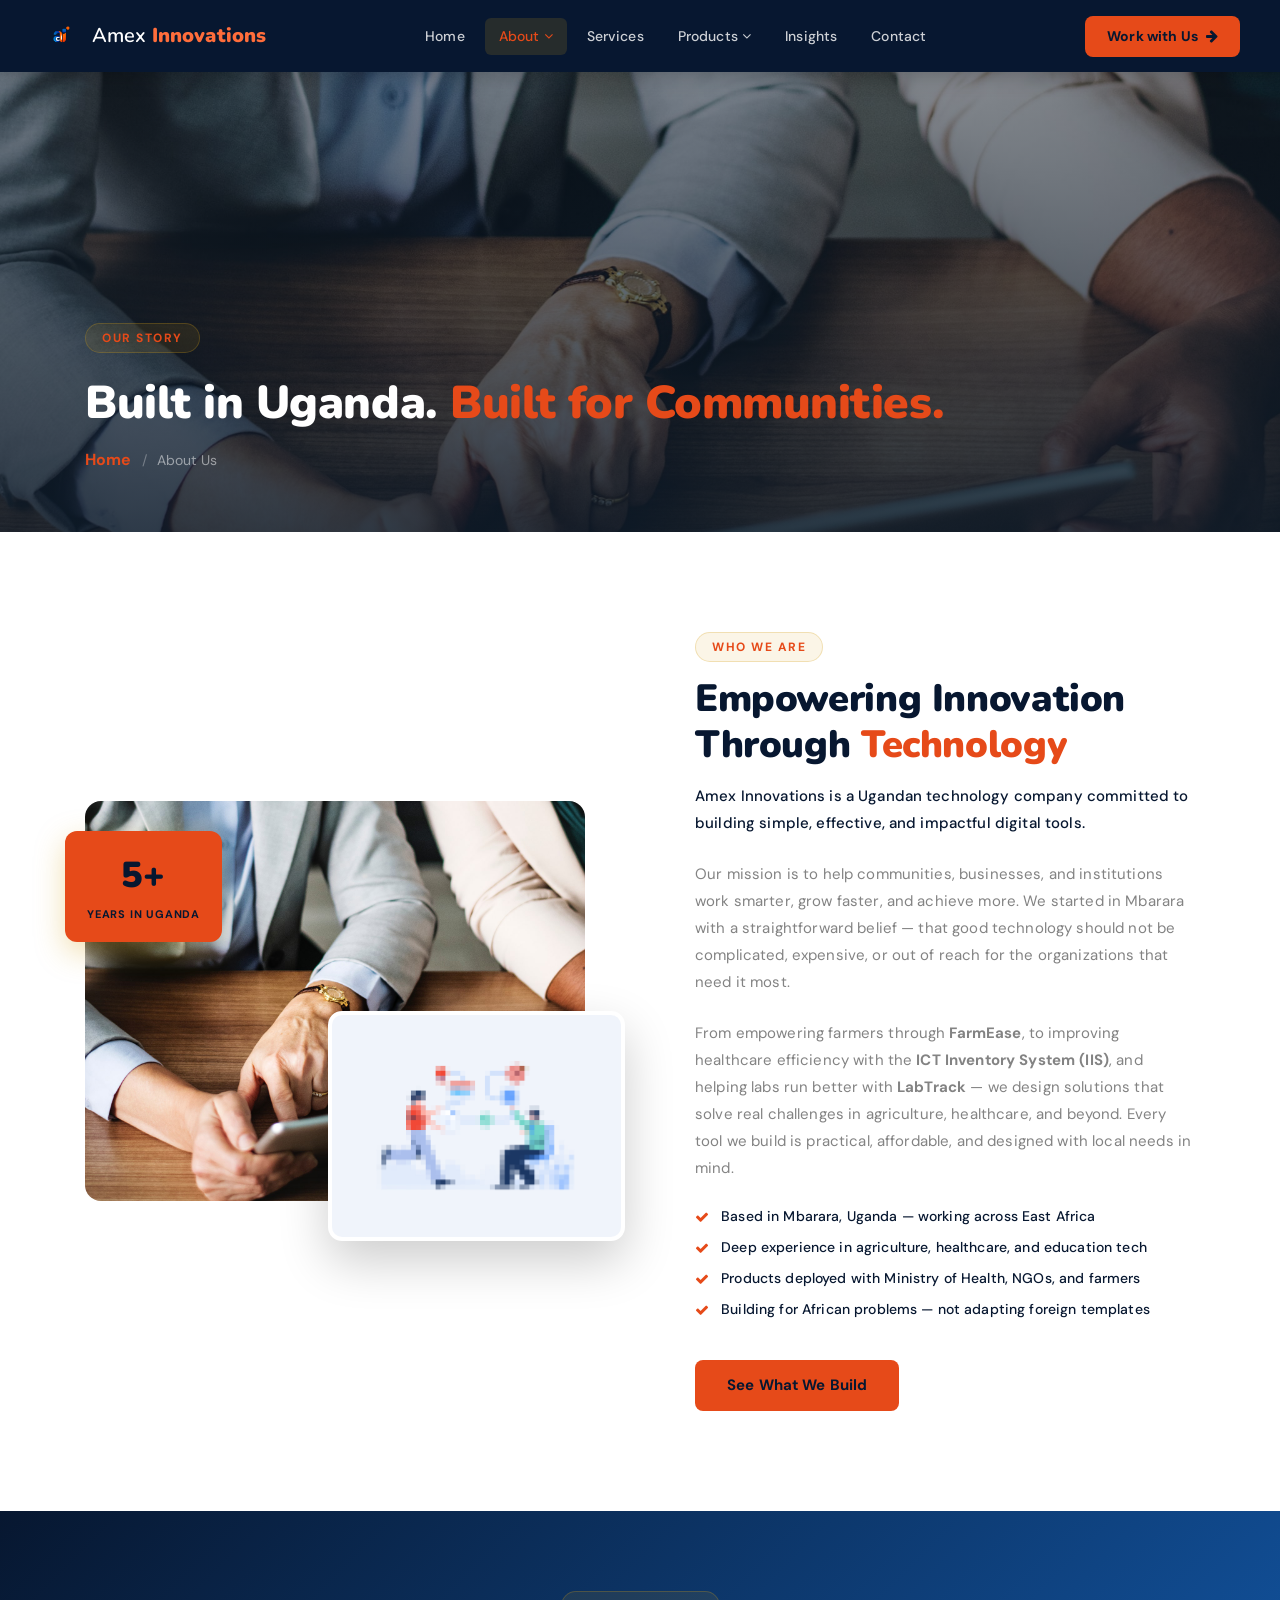
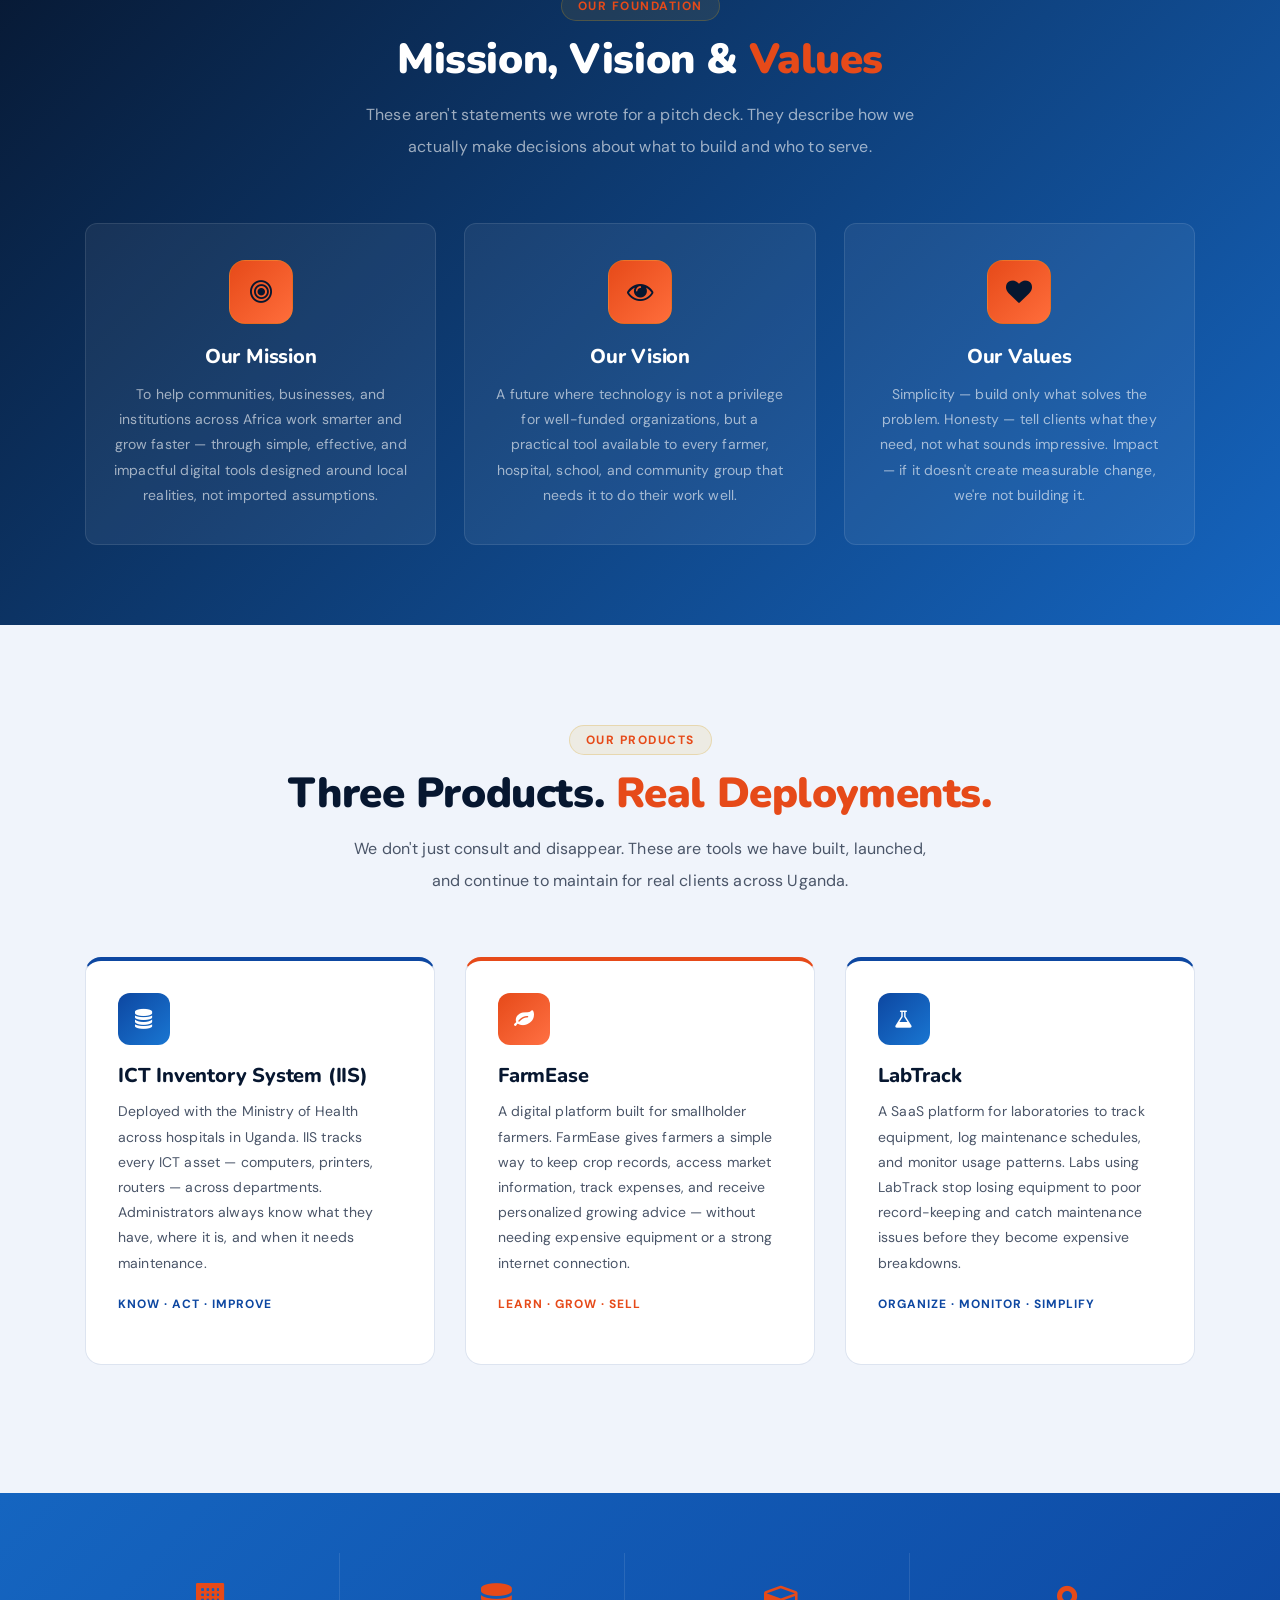
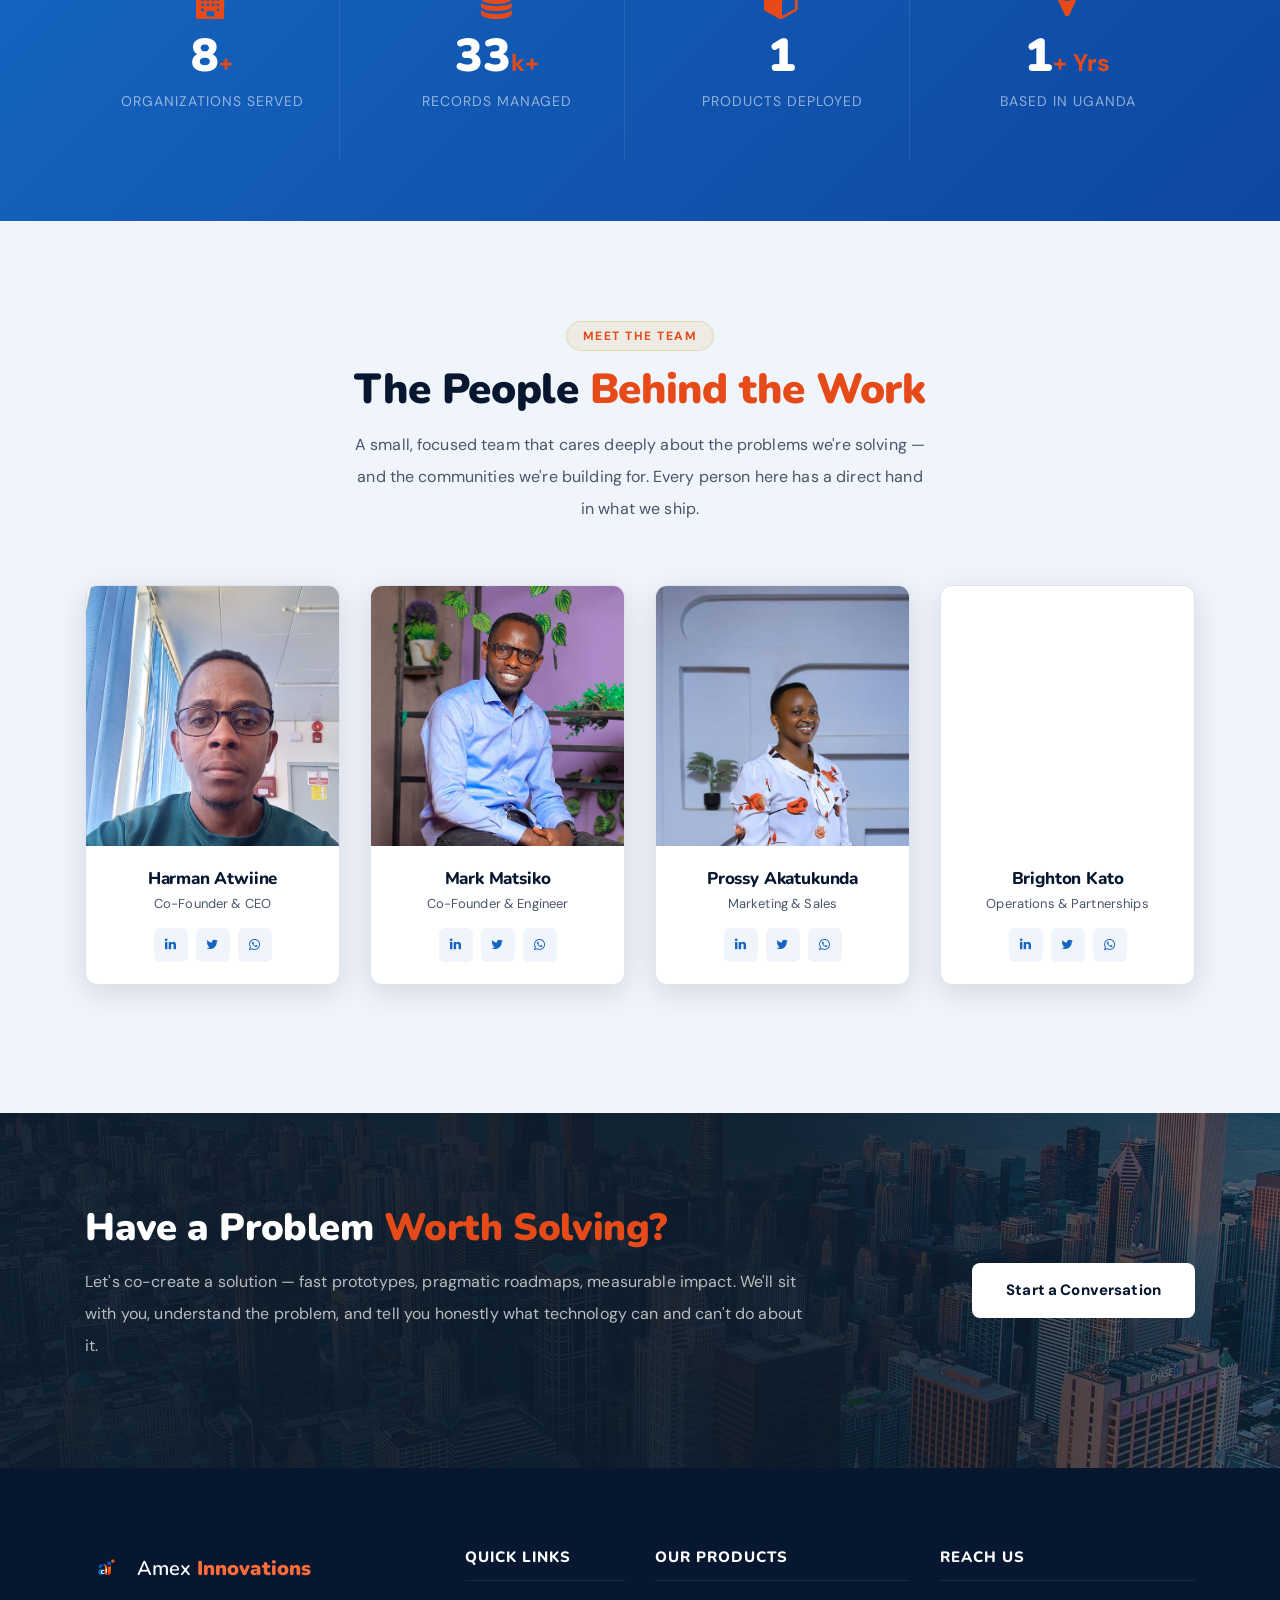
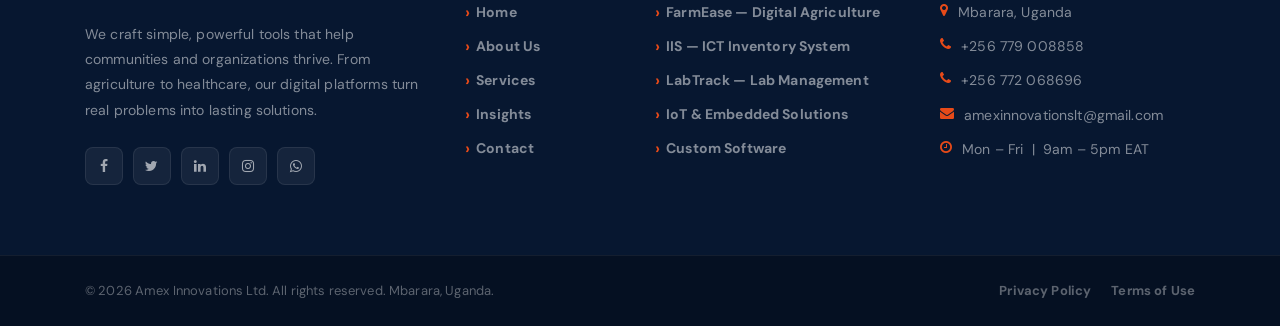
==== commit 71668e52: "Rebuild index + about pages from old site content - Replaced all placeholder data with real Amex Inn" ====
--- a/about.html
+++ b/about.html
@@ -2,7 +2,7 @@
 <html lang="en">
 <head>
     <meta charset="UTF-8">
-    <meta name="description" content="Amex Innovations Ltd — a Kampala-based technology company that builds custom software, management systems, and digital tools for businesses and organizations across Uganda.">
+    <meta name="description" content="Amex Innovations is a Ugandan technology company building simple, effective digital tools for agriculture, healthcare, and communities. Meet the team behind FarmEase, IIS, and LabTrack.">
     <meta http-equiv="X-UA-Compatible" content="IE=edge">
     <meta name="viewport" content="width=device-width, initial-scale=1, shrink-to-fit=no">
     <title>About Us — Amex Innovations Ltd</title>
@@ -11,7 +11,6 @@
     <link rel="stylesheet" href="css/custom-override.css">
 </head>
 <body>
-
     <div class="preloader d-flex align-items-center justify-content-center">
         <div class="lds-ellipsis"><div></div><div></div><div></div><div></div></div>
     </div>
@@ -32,19 +31,18 @@
                         <a href="about.html" class="active">About <i class="fa fa-angle-down"></i></a>
                         <ul class="ve-dropdown">
                             <li><a href="about.html">Who We Are</a></li>
-                            <li><a href="about.html#mission">Our Mission</a></li>
+                            <li><a href="about.html#mission">Mission &amp; Vision</a></li>
                             <li><a href="about.html#team">The Team</a></li>
                         </ul>
                     </li>
                     <li><a href="services.html">Services</a></li>
                     <li class="has-drop">
-                        <a href="#">Solutions <i class="fa fa-angle-down"></i></a>
+                        <a href="#">Products <i class="fa fa-angle-down"></i></a>
                         <ul class="ve-dropdown">
-                            <li><a href="#">Businesses &amp; Retail Shops</a></li>
-                            <li><a href="#">Hospitals &amp; Clinics</a></li>
-                            <li><a href="#">Schools &amp; NGOs</a></li>
-                            <li><a href="#">Churches &amp; Faith Orgs</a></li>
-                            <li><a href="#">Startups &amp; Entrepreneurs</a></li>
+                            <li><a href="#">FarmEase — Digital Agriculture</a></li>
+                            <li><a href="#">IIS — ICT Inventory System</a></li>
+                            <li><a href="#">LabTrack — Lab Management</a></li>
+                            <li><a href="#">IoT &amp; Embedded Solutions</a></li>
                         </ul>
                     </li>
                     <li><a href="post.html">Insights</a></li>
@@ -52,7 +50,7 @@
                 </ul>
             </nav>
             <div class="ve-nav-cta">
-                <a href="contact.html" class="ve-cta-btn">Let's Talk <i class="fa fa-arrow-right"></i></a>
+                <a href="contact.html" class="ve-cta-btn">Work with Us <i class="fa fa-arrow-right"></i></a>
             </div>
             <button class="ve-toggler" id="ve-toggle"><span></span><span></span><span></span></button>
         </div>
@@ -61,7 +59,7 @@
                 <li><a href="index.html">Home</a></li>
                 <li><a href="about.html">About</a></li>
                 <li><a href="services.html">Services</a></li>
-                <li><a href="#">Solutions</a></li>
+                <li><a href="#">Products</a></li>
                 <li><a href="post.html">Insights</a></li>
                 <li><a href="contact.html">Contact</a></li>
             </ul>
@@ -72,8 +70,8 @@
     <section class="ve-page-hero ve-page-hero-sm" style="background-image:url(img/bg-img/13.jpg);">
         <div class="ve-page-hero-overlay"></div>
         <div class="container ve-page-hero-content">
-            <span class="ve-section-tag">About Amex Innovations</span>
-            <h1>We're Not Just a Tech Company.<br>We're Your <span>Technology Partner.</span></h1>
+            <span class="ve-section-tag">Our Story</span>
+            <h1>Built in Uganda. <span>Built for Communities.</span></h1>
             <nav aria-label="breadcrumb">
                 <ol class="ve-breadcrumb">
                     <li><a href="index.html">Home</a></li>
@@ -83,33 +81,29 @@
         </div>
     </section>
 
-    <!-- ===== OUR STORY ===== -->
+    <!-- ===== WHO WE ARE ===== -->
     <section class="ve-section">
         <div class="container">
             <div class="row align-items-center">
                 <div class="col-12 col-lg-6 wow fadeInLeft" data-wow-delay="100ms">
                     <div class="ve-about-img-stack">
-                        <div class="ve-about-img-1 bg-img" style="background-image:url(img/bg-img/14.jpg);"></div>
-                        <div class="ve-about-img-2 bg-img" style="background-image:url(img/bg-img/5.jpg);"></div>
-                        <div class="ve-about-ribbon">
-                            <strong>5+</strong>
-                            <span>Years in Uganda</span>
-                        </div>
+                        <div class="ve-about-img-1 bg-img" style="background-image:url(img/bg-img/5.jpg);"></div>
+                        <div class="ve-about-img-2 bg-img" style="background-image:url(img/bg-img/about-amex.png); background-size:contain; background-repeat:no-repeat; background-color:#f0f4fb;"></div>
+                        <div class="ve-about-ribbon"><strong>5+</strong><span>Years in Uganda</span></div>
                     </div>
                 </div>
                 <div class="col-12 col-lg-6 wow fadeInRight" data-wow-delay="200ms">
                     <div class="ve-about-text">
-                        <span class="ve-section-tag">Our Story</span>
-                        <h2>Started With One Question: <span>Why Are Businesses Still Working This Hard?</span></h2>
-                        <p class="ve-lead">Amex Innovations was founded in Kampala after watching too many businesses struggle — not because of lack of effort, but because they were working with the wrong tools.</p>
-                        <p>Spreadsheets that broke. Paper records nobody could find. WhatsApp groups being used as inventory systems. Cash registers that gave you a receipt but couldn't tell you your actual profit. Manual reports that took days to produce and were already outdated by the time they were ready.</p>
-                        <p>We started asking a different question. Instead of "what app can we sell you?", we asked: <em>"How does your business actually work, and what would genuinely make it work better?"</em> That question is still the foundation of everything we build today.</p>
-                        <div class="ve-about-features">
-                            <div class="ve-af-item"><i class="fa fa-check"></i><span>Every system is built from scratch — no recycled templates</span></div>
-                            <div class="ve-af-item"><i class="fa fa-check"></i><span>Built and supported locally, right here in Kampala</span></div>
-                            <div class="ve-af-item"><i class="fa fa-check"></i><span>Designed around how your team actually works</span></div>
-                            <div class="ve-af-item"><i class="fa fa-check"></i><span>Staff training and ongoing support included in every project</span></div>
-                            <div class="ve-af-item"><i class="fa fa-check"></i><span>Fair, transparent pricing — no hidden costs after sign-off</span></div>
+                        <span class="ve-section-tag">Who We Are</span>
+                        <h2>Empowering Innovation Through <span>Technology</span></h2>
+                        <p class="ve-lead">Amex Innovations is a Ugandan technology company committed to building simple, effective, and impactful digital tools.</p>
+                        <p>Our mission is to help communities, businesses, and institutions work smarter, grow faster, and achieve more. We started in Mbarara with a straightforward belief — that good technology should not be complicated, expensive, or out of reach for the organizations that need it most.</p>
+                        <p style="margin-top:14px;">From empowering farmers through <strong>FarmEase</strong>, to improving healthcare efficiency with the <strong>ICT Inventory System (IIS)</strong>, and helping labs run better with <strong>LabTrack</strong> — we design solutions that solve real challenges in agriculture, healthcare, and beyond. Every tool we build is practical, affordable, and designed with local needs in mind.</p>
+                        <div class="ve-about-features" style="margin-top:24px;">
+                            <div class="ve-af-item"><i class="fa fa-check"></i><span>Based in Mbarara, Uganda — working across East Africa</span></div>
+                            <div class="ve-af-item"><i class="fa fa-check"></i><span>Deep experience in agriculture, healthcare, and education tech</span></div>
+                            <div class="ve-af-item"><i class="fa fa-check"></i><span>Products deployed with Ministry of Health, NGOs, and farmers</span></div>
+                            <div class="ve-af-item"><i class="fa fa-check"></i><span>Building for African problems — not adapting foreign templates</span></div>
                         </div>
                         <a href="services.html" class="ve-btn-primary mt-30">See What We Build</a>
                     </div>
@@ -119,219 +113,178 @@
     </section>
 
     <!-- ===== MISSION / VISION / VALUES ===== -->
-    <section class="ve-mvv-section" id="mission">
+    <section id="mission" class="ve-mvv-section">
         <div class="container">
             <div class="ve-section-header text-center">
-                <span class="ve-section-tag">What Drives Us</span>
-                <h2 style="color:#fff;">Mission, Vision <span>&amp; Values</span></h2>
-                <p style="color:rgba(255,255,255,0.6);">Three things we come back to every time we start a new project — no matter who the client is or how big the system.</p>
+                <span class="ve-section-tag">Our Foundation</span>
+                <h2 style="color:#fff;">Mission, Vision &amp; <span style="color:var(--ve-gold);">Values</span></h2>
+                <p style="color:rgba(255,255,255,0.6);">These aren't statements we wrote for a pitch deck. They describe how we actually make decisions about what to build and who to serve.</p>
             </div>
             <div class="ve-mvv-grid">
                 <div class="ve-mvv-card wow fadeInUp" data-wow-delay="100ms">
                     <div class="ve-mvv-icon"><i class="fa fa-bullseye"></i></div>
                     <h4>Our Mission</h4>
-                    <p>To help businesses, institutions, and organizations across Uganda replace slow, manual, disorganized ways of working with digital systems that are practical, affordable, and genuinely useful — not just impressive in a demo.</p>
+                    <p>To help communities, businesses, and institutions across Africa work smarter and grow faster — through simple, effective, and impactful digital tools designed around local realities, not imported assumptions.</p>
                 </div>
                 <div class="ve-mvv-card wow fadeInUp" data-wow-delay="250ms">
                     <div class="ve-mvv-icon"><i class="fa fa-eye"></i></div>
                     <h4>Our Vision</h4>
-                    <p>A Uganda where every business — whether a corner shop, a hospital, a school, or a growing startup — has access to the kind of technology that helps it run properly, compete confidently, and grow with full visibility of its own numbers.</p>
+                    <p>A future where technology is not a privilege for well-funded organizations, but a practical tool available to every farmer, hospital, school, and community group that needs it to do their work well.</p>
                 </div>
                 <div class="ve-mvv-card wow fadeInUp" data-wow-delay="400ms">
-                    <div class="ve-mvv-icon"><i class="fa fa-handshake-o"></i></div>
-                    <h4>How We Work</h4>
-                    <p>Honest conversations. Realistic timelines. Fair pricing. We tell you what technology can and cannot do for your situation, we build what we agree on, and we stay accountable long after the project is complete.</p>
-                </div>
-            </div>
-        </div>
-    </section>
-
-    <!-- ===== HOW WE WORK — PROCESS ===== -->
-    <section class="ve-section ve-process-section" style="background:#fff;">
+                    <div class="ve-mvv-icon"><i class="fa fa-heart"></i></div>
+                    <h4>Our Values</h4>
+                    <p>Simplicity — build only what solves the problem. Honesty — tell clients what they need, not what sounds impressive. Impact — if it doesn't create measurable change, we're not building it.</p>
+                </div>
+            </div>
+        </div>
+    </section>
+
+    <!-- ===== PRODUCTS ===== -->
+    <section class="ve-section" style="background:var(--ve-light);">
         <div class="container">
             <div class="ve-section-header text-center">
-                <span class="ve-section-tag">Our Process</span>
-                <h2>From Your First Call to <span>Go-Live and Beyond</span></h2>
-                <p>We follow a clear, honest process on every project — so you always know what's happening, what's next, and what it costs.</p>
-            </div>
-            <div class="ve-process-grid">
-
-                <div class="ve-process-step wow fadeInUp" data-wow-delay="100ms">
-                    <div class="ve-process-num">01</div>
-                    <h5>We Listen First</h5>
-                    <p>No proposals or quotes until we fully understand your operations, your challenge, and what success actually looks like for you.</p>
-                </div>
-                <div class="ve-process-arrow"><i class="fa fa-angle-right"></i></div>
-
-                <div class="ve-process-step wow fadeInUp" data-wow-delay="200ms">
-                    <div class="ve-process-num">02</div>
-                    <h5>We Design the Solution</h5>
-                    <p>We map out exactly what the system will do, how each part works, and what it will cost — in plain language, not technical jargon.</p>
-                </div>
-                <div class="ve-process-arrow"><i class="fa fa-angle-right"></i></div>
-
-                <div class="ve-process-step wow fadeInUp" data-wow-delay="300ms">
-                    <div class="ve-process-num">03</div>
-                    <h5>We Build in Phases</h5>
-                    <p>We develop your system in stages, showing you working progress throughout so you can give feedback before anything is finalized.</p>
-                </div>
-                <div class="ve-process-arrow"><i class="fa fa-angle-right"></i></div>
-
-                <div class="ve-process-step wow fadeInUp" data-wow-delay="400ms">
-                    <div class="ve-process-num">04</div>
-                    <h5>We Train Your Team</h5>
-                    <p>We don't hand over a system and disappear. Every person who will use it gets trained until they are fully comfortable — not just briefly shown.</p>
-                </div>
-                <div class="ve-process-arrow"><i class="fa fa-angle-right"></i></div>
-
-                <div class="ve-process-step wow fadeInUp" data-wow-delay="500ms">
-                    <div class="ve-process-num">05</div>
-                    <h5>We Stay With You</h5>
-                    <p>After launch we monitor the system, fix issues fast, and keep improving things as your business grows and your needs change.</p>
-                </div>
-
-            </div>
-        </div>
-    </section>
-
-    <!-- ===== WHO WE SERVE ===== -->
-    <section class="ve-section" style="background:var(--ve-light);">
-        <div class="container">
-            <div class="ve-section-header text-center">
-                <span class="ve-section-tag">Who We Serve</span>
-                <h2>Technology for Every Kind of <span>Organization</span></h2>
-                <p>We've built systems for a wide range of clients across Uganda. If you're managing people, money, stock, records, or services — we've likely solved a similar problem before.</p>
+                <span class="ve-section-tag">Our Products</span>
+                <h2>Three Products. <span>Real Deployments.</span></h2>
+                <p>We don't just consult and disappear. These are tools we have built, launched, and continue to maintain for real clients across Uganda.</p>
             </div>
             <div class="row">
-                <div class="col-6 col-md-4 col-lg-2 wow fadeInUp" data-wow-delay="100ms" style="margin-bottom:30px;">
-                    <div style="text-align:center; padding:28px 16px; background:#fff; border-radius:var(--ve-radius); border:1px solid var(--ve-border); height:100%;">
-                        <i class="fa fa-shopping-cart" style="font-size:32px; color:var(--ve-gold); display:block; margin-bottom:14px;"></i>
-                        <p style="font-size:14px; font-weight:700; color:var(--ve-dark); margin:0;">Retail &amp;<br>Businesses</p>
-                    </div>
-                </div>
-                <div class="col-6 col-md-4 col-lg-2 wow fadeInUp" data-wow-delay="150ms" style="margin-bottom:30px;">
-                    <div style="text-align:center; padding:28px 16px; background:#fff; border-radius:var(--ve-radius); border:1px solid var(--ve-border); height:100%;">
-                        <i class="fa fa-hospital-o" style="font-size:32px; color:var(--ve-gold); display:block; margin-bottom:14px;"></i>
-                        <p style="font-size:14px; font-weight:700; color:var(--ve-dark); margin:0;">Hospitals &amp;<br>Clinics</p>
-                    </div>
-                </div>
-                <div class="col-6 col-md-4 col-lg-2 wow fadeInUp" data-wow-delay="200ms" style="margin-bottom:30px;">
-                    <div style="text-align:center; padding:28px 16px; background:#fff; border-radius:var(--ve-radius); border:1px solid var(--ve-border); height:100%;">
-                        <i class="fa fa-graduation-cap" style="font-size:32px; color:var(--ve-gold); display:block; margin-bottom:14px;"></i>
-                        <p style="font-size:14px; font-weight:700; color:var(--ve-dark); margin:0;">Schools &amp;<br>Institutions</p>
-                    </div>
-                </div>
-                <div class="col-6 col-md-4 col-lg-2 wow fadeInUp" data-wow-delay="250ms" style="margin-bottom:30px;">
-                    <div style="text-align:center; padding:28px 16px; background:#fff; border-radius:var(--ve-radius); border:1px solid var(--ve-border); height:100%;">
-                        <i class="fa fa-users" style="font-size:32px; color:var(--ve-gold); display:block; margin-bottom:14px;"></i>
-                        <p style="font-size:14px; font-weight:700; color:var(--ve-dark); margin:0;">Churches &amp;<br>NGOs</p>
-                    </div>
-                </div>
-                <div class="col-6 col-md-4 col-lg-2 wow fadeInUp" data-wow-delay="300ms" style="margin-bottom:30px;">
-                    <div style="text-align:center; padding:28px 16px; background:#fff; border-radius:var(--ve-radius); border:1px solid var(--ve-border); height:100%;">
-                        <i class="fa fa-home" style="font-size:32px; color:var(--ve-gold); display:block; margin-bottom:14px;"></i>
-                        <p style="font-size:14px; font-weight:700; color:var(--ve-dark); margin:0;">Real Estate<br>Firms</p>
-                    </div>
-                </div>
-                <div class="col-6 col-md-4 col-lg-2 wow fadeInUp" data-wow-delay="350ms" style="margin-bottom:30px;">
-                    <div style="text-align:center; padding:28px 16px; background:#fff; border-radius:var(--ve-radius); border:1px solid var(--ve-border); height:100%;">
-                        <i class="fa fa-rocket" style="font-size:32px; color:var(--ve-gold); display:block; margin-bottom:14px;"></i>
-                        <p style="font-size:14px; font-weight:700; color:var(--ve-dark); margin:0;">Startups &amp;<br>Entrepreneurs</p>
-                    </div>
-                </div>
-            </div>
-        </div>
-    </section>
-
-    <!-- ===== TEAM ===== -->
-    <section class="ve-section ve-team-section" id="team">
-        <div class="container">
-            <div class="ve-section-header text-center">
-                <span class="ve-section-tag">The People Behind the Work</span>
-                <h2>A Small Team That <span>Gets Things Done</span></h2>
-                <p>We are a focused, hands-on team of developers, designers, and project leads — all based in Kampala. When you work with Amex, you talk to the people actually building your system.</p>
-            </div>
-            <div class="row justify-content-center">
-                <div class="col-12 col-sm-6 col-lg-3 wow fadeInUp" data-wow-delay="100ms">
-                    <div class="ve-team-card">
-                        <div class="ve-team-img bg-img" style="background-image:url(img/bg-img/15.jpg);"></div>
-                        <div class="ve-team-info">
-                            <h5>Founder &amp; CEO</h5>
-                            <span>Leads strategy, client relationships, and ensures every project delivers real value — not just a finished product.</span>
-                            <div class="ve-team-social">
-                                <a href="#" title="LinkedIn"><i class="fa fa-linkedin"></i></a>
-                                <a href="#" title="Twitter"><i class="fa fa-twitter"></i></a>
-                            </div>
-                        </div>
-                    </div>
-                </div>
-                <div class="col-12 col-sm-6 col-lg-3 wow fadeInUp" data-wow-delay="200ms">
-                    <div class="ve-team-card">
-                        <div class="ve-team-img bg-img" style="background-image:url(img/bg-img/16.jpg);"></div>
-                        <div class="ve-team-info">
-                            <h5>Lead Developer</h5>
-                            <span>Architects the technical structure of every system we build. If it runs well, it's because of the care that goes into this role.</span>
-                            <div class="ve-team-social">
-                                <a href="#" title="LinkedIn"><i class="fa fa-linkedin"></i></a>
-                                <a href="#" title="GitHub"><i class="fa fa-github"></i></a>
-                            </div>
-                        </div>
-                    </div>
-                </div>
-                <div class="col-12 col-sm-6 col-lg-3 wow fadeInUp" data-wow-delay="300ms">
-                    <div class="ve-team-card">
-                        <div class="ve-team-img bg-img" style="background-image:url(img/bg-img/17.jpg);"></div>
-                        <div class="ve-team-info">
-                            <h5>UI/UX Designer</h5>
-                            <span>Makes sure every interface is clean and easy to use — because a system that confuses your staff will never get used properly.</span>
-                            <div class="ve-team-social">
-                                <a href="#" title="LinkedIn"><i class="fa fa-linkedin"></i></a>
-                                <a href="#" title="Behance"><i class="fa fa-behance"></i></a>
-                            </div>
-                        </div>
-                    </div>
-                </div>
-                <div class="col-12 col-sm-6 col-lg-3 wow fadeInUp" data-wow-delay="400ms">
-                    <div class="ve-team-card">
-                        <div class="ve-team-img bg-img" style="background-image:url(img/bg-img/18.jpg);"></div>
-                        <div class="ve-team-info">
-                            <h5>Project Manager</h5>
-                            <span>Keeps every project on schedule, on budget, and on track — the person making sure nothing falls through the cracks between teams.</span>
-                            <div class="ve-team-social">
-                                <a href="#" title="LinkedIn"><i class="fa fa-linkedin"></i></a>
-                                <a href="#" title="Twitter"><i class="fa fa-twitter"></i></a>
-                            </div>
-                        </div>
-                    </div>
-                </div>
+
+                <div class="col-12 col-md-4 wow fadeInUp" data-wow-delay="100ms" style="margin-bottom:28px;">
+                    <div style="background:#fff;border:1px solid var(--ve-border);border-radius:16px;padding:32px;height:100%;border-top:4px solid #0D47A1;">
+                        <div style="width:52px;height:52px;background:linear-gradient(135deg,#0D47A1,#1976D2);border-radius:12px;display:flex;align-items:center;justify-content:center;margin-bottom:18px;">
+                            <i class="fa fa-database" style="color:#fff;font-size:20px;"></i>
+                        </div>
+                        <h5 style="color:var(--ve-dark);font-weight:800;margin-bottom:10px;">ICT Inventory System (IIS)</h5>
+                        <p style="color:var(--ve-text);line-height:1.8;font-size:14px;margin-bottom:16px;">Deployed with the Ministry of Health across hospitals in Uganda. IIS tracks every ICT asset — computers, printers, routers — across departments. Administrators always know what they have, where it is, and when it needs maintenance.</p>
+                        <p style="font-size:12px;font-weight:700;color:#0D47A1;text-transform:uppercase;letter-spacing:1px;">Know · Act · Improve</p>
+                    </div>
+                </div>
+
+                <div class="col-12 col-md-4 wow fadeInUp" data-wow-delay="200ms" style="margin-bottom:28px;">
+                    <div style="background:#fff;border:1px solid var(--ve-border);border-radius:16px;padding:32px;height:100%;border-top:4px solid #E64A19;">
+                        <div style="width:52px;height:52px;background:linear-gradient(135deg,#E64A19,#FF7043);border-radius:12px;display:flex;align-items:center;justify-content:center;margin-bottom:18px;">
+                            <i class="fa fa-leaf" style="color:#fff;font-size:20px;"></i>
+                        </div>
+                        <h5 style="color:var(--ve-dark);font-weight:800;margin-bottom:10px;">FarmEase</h5>
+                        <p style="color:var(--ve-text);line-height:1.8;font-size:14px;margin-bottom:16px;">A digital platform built for smallholder farmers. FarmEase gives farmers a simple way to keep crop records, access market information, track expenses, and receive personalized growing advice — without needing expensive equipment or a strong internet connection.</p>
+                        <p style="font-size:12px;font-weight:700;color:#E64A19;text-transform:uppercase;letter-spacing:1px;">Learn · Grow · Sell</p>
+                    </div>
+                </div>
+
+                <div class="col-12 col-md-4 wow fadeInUp" data-wow-delay="300ms" style="margin-bottom:28px;">
+                    <div style="background:#fff;border:1px solid var(--ve-border);border-radius:16px;padding:32px;height:100%;border-top:4px solid #0D47A1;">
+                        <div style="width:52px;height:52px;background:linear-gradient(135deg,#0D47A1,#1976D2);border-radius:12px;display:flex;align-items:center;justify-content:center;margin-bottom:18px;">
+                            <i class="fa fa-flask" style="color:#fff;font-size:20px;"></i>
+                        </div>
+                        <h5 style="color:var(--ve-dark);font-weight:800;margin-bottom:10px;">LabTrack</h5>
+                        <p style="color:var(--ve-text);line-height:1.8;font-size:14px;margin-bottom:16px;">A SaaS platform for laboratories to track equipment, log maintenance schedules, and monitor usage patterns. Labs using LabTrack stop losing equipment to poor record-keeping and catch maintenance issues before they become expensive breakdowns.</p>
+                        <p style="font-size:12px;font-weight:700;color:#0D47A1;text-transform:uppercase;letter-spacing:1px;">Organize · Monitor · Simplify</p>
+                    </div>
+                </div>
+
             </div>
         </div>
     </section>
 
     <!-- ===== COUNTERS ===== -->
-    <section class="ve-counter-section">
+    <section class="ve-counter-section" style="background:linear-gradient(135deg,#1565C0 0%,#0D47A1 100%);padding:60px 0;">
         <div class="container">
             <div class="ve-counter-grid">
                 <div class="ve-counter-item wow fadeInUp" data-wow-delay="100ms">
-                    <i class="fa fa-check-square-o"></i>
-                    <strong class="counter" data-count="50">0</strong><span>+</span>
-                    <p>Systems Built</p>
+                    <i class="fa fa-building"></i>
+                    <strong class="counter" data-count="25">0</strong><span>+</span>
+                    <p>Organizations Served</p>
                 </div>
                 <div class="ve-counter-item wow fadeInUp" data-wow-delay="200ms">
-                    <i class="fa fa-users"></i>
-                    <strong class="counter" data-count="30">0</strong><span>+</span>
-                    <p>Clients &amp; Organizations</p>
+                    <i class="fa fa-database"></i>
+                    <strong class="counter" data-count="100">0</strong><span>k+</span>
+                    <p>Records Managed</p>
                 </div>
                 <div class="ve-counter-item wow fadeInUp" data-wow-delay="300ms">
-                    <i class="fa fa-building"></i>
-                    <strong class="counter" data-count="8">0</strong><span>+</span>
-                    <p>Sectors Served</p>
+                    <i class="fa fa-cube"></i>
+                    <strong class="counter" data-count="3">0</strong><span></span>
+                    <p>Products Deployed</p>
                 </div>
                 <div class="ve-counter-item wow fadeInUp" data-wow-delay="400ms">
                     <i class="fa fa-map-marker"></i>
                     <strong class="counter" data-count="5">0</strong><span>+ Yrs</span>
-                    <p>Working in Uganda</p>
-                </div>
+                    <p>Based in Uganda</p>
+                </div>
+            </div>
+        </div>
+    </section>
+
+    <!-- ===== TEAM ===== -->
+    <section id="team" class="ve-section ve-team-section">
+        <div class="container">
+            <div class="ve-section-header text-center">
+                <span class="ve-section-tag">Meet the Team</span>
+                <h2>The People <span>Behind the Work</span></h2>
+                <p>A small, focused team that cares deeply about the problems we're solving — and the communities we're building for. Every person here has a direct hand in what we ship.</p>
+            </div>
+            <div class="row justify-content-center">
+
+                <div class="col-12 col-sm-6 col-lg-3 wow fadeInUp" data-wow-delay="100ms">
+                    <div class="ve-team-card">
+                        <div class="ve-team-img bg-img" style="background-image:url(img/bg-img/harman.jpg);"></div>
+                        <div class="ve-team-info">
+                            <h5>Harman Atwiine</h5>
+                            <span>Co-Founder &amp; CEO</span>
+                            <div class="ve-team-social">
+                                <a href="#"><i class="fa fa-linkedin"></i></a>
+                                <a href="#"><i class="fa fa-twitter"></i></a>
+                                <a href="#"><i class="fa fa-whatsapp"></i></a>
+                            </div>
+                        </div>
+                    </div>
+                </div>
+
+                <div class="col-12 col-sm-6 col-lg-3 wow fadeInUp" data-wow-delay="200ms">
+                    <div class="ve-team-card">
+                        <div class="ve-team-img bg-img" style="background-image:url(img/bg-img/mark.png);"></div>
+                        <div class="ve-team-info">
+                            <h5>Mark Matsiko</h5>
+                            <span>Co-Founder &amp; Engineer</span>
+                            <div class="ve-team-social">
+                                <a href="#"><i class="fa fa-linkedin"></i></a>
+                                <a href="#"><i class="fa fa-twitter"></i></a>
+                                <a href="#"><i class="fa fa-whatsapp"></i></a>
+                            </div>
+                        </div>
+                    </div>
+                </div>
+
+                <div class="col-12 col-sm-6 col-lg-3 wow fadeInUp" data-wow-delay="300ms">
+                    <div class="ve-team-card">
+                        <div class="ve-team-img bg-img" style="background-image:url(img/bg-img/prossy.jpg);"></div>
+                        <div class="ve-team-info">
+                            <h5>Prossy Akatukunda</h5>
+                            <span>Marketing &amp; Sales</span>
+                            <div class="ve-team-social">
+                                <a href="#"><i class="fa fa-linkedin"></i></a>
+                                <a href="#"><i class="fa fa-twitter"></i></a>
+                                <a href="#"><i class="fa fa-whatsapp"></i></a>
+                            </div>
+                        </div>
+                    </div>
+                </div>
+
+                <div class="col-12 col-sm-6 col-lg-3 wow fadeInUp" data-wow-delay="400ms">
+                    <div class="ve-team-card">
+                        <div class="ve-team-img bg-img" style="background-image:url(img/bg-img/kato.jpg);"></div>
+                        <div class="ve-team-info">
+                            <h5>Brighton Kato</h5>
+                            <span>Operations &amp; Partnerships</span>
+                            <div class="ve-team-social">
+                                <a href="#"><i class="fa fa-linkedin"></i></a>
+                                <a href="#"><i class="fa fa-twitter"></i></a>
+                                <a href="#"><i class="fa fa-whatsapp"></i></a>
+                            </div>
+                        </div>
+                    </div>
+                </div>
+
             </div>
         </div>
     </section>
@@ -342,32 +295,11 @@
         <div class="container ve-cta-content">
             <div class="row align-items-center">
                 <div class="col-12 col-lg-8">
-                    <h2>Have a Problem You're Not Sure <span>Technology Can Solve?</span></h2>
-                    <p>Let's find out together. Bring us your challenge — in your own words, no technical knowledge needed — and we'll have an honest conversation about what's possible and what it would take to get there.</p>
+                    <h2>Have a Problem <span>Worth Solving?</span></h2>
+                    <p>Let's co-create a solution — fast prototypes, pragmatic roadmaps, measurable impact. We'll sit with you, understand the problem, and tell you honestly what technology can and can't do about it.</p>
                 </div>
                 <div class="col-12 col-lg-4 text-lg-right">
-                    <a href="contact.html" class="ve-btn-white">Start the Conversation</a>
-                </div>
-            </div>
-        </div>
-    </section>
-
-    <!-- ===== NEWSLETTER ===== -->
-    <section class="ve-newsletter-section">
-        <div class="container">
-            <div class="ve-newsletter-wrap">
-                <div class="ve-nl-left">
-                    <i class="fa fa-envelope-o"></i>
-                    <div>
-                        <h3>Straight Talk on Tech for Your Business</h3>
-                        <p>Real stories, practical advice, and honest insights on digital tools for Ugandan businesses — twice a month, no jargon.</p>
-                    </div>
-                </div>
-                <div class="ve-nl-right">
-                    <form class="ve-nl-form" action="#" method="post">
-                        <input type="email" placeholder="Your email address" required>
-                        <button type="submit">Subscribe</button>
-                    </form>
+                    <a href="contact.html" class="ve-btn-white">Start a Conversation</a>
                 </div>
             </div>
         </div>
@@ -383,13 +315,13 @@
                             <span class="ve-logo-icon"><img src="img/core-img/logo.png" alt="Amex Innovations"></span>
                             <span class="ve-logo-text">Amex <strong>Innovations</strong></span>
                         </a>
-                        <p>We build software, systems, and digital tools that help businesses, hospitals, schools, churches, and organizations across Uganda work properly — and grow confidently.</p>
+                        <p>We craft simple, powerful tools that help communities and organizations thrive. From agriculture to healthcare, our digital platforms turn real problems into lasting solutions.</p>
                         <div class="ve-social">
-                            <a href="#" title="Facebook"><i class="fa fa-facebook"></i></a>
-                            <a href="#" title="Twitter / X"><i class="fa fa-twitter"></i></a>
-                            <a href="#" title="LinkedIn"><i class="fa fa-linkedin"></i></a>
-                            <a href="#" title="Instagram"><i class="fa fa-instagram"></i></a>
-                            <a href="#" title="WhatsApp"><i class="fa fa-whatsapp"></i></a>
+                            <a href="#"><i class="fa fa-facebook"></i></a>
+                            <a href="#"><i class="fa fa-twitter"></i></a>
+                            <a href="#"><i class="fa fa-linkedin"></i></a>
+                            <a href="#"><i class="fa fa-instagram"></i></a>
+                            <a href="#"><i class="fa fa-whatsapp"></i></a>
                         </div>
                     </div>
                 </div>
@@ -399,29 +331,28 @@
                         <li><a href="index.html">Home</a></li>
                         <li><a href="about.html">About Us</a></li>
                         <li><a href="services.html">Services</a></li>
-                        <li><a href="post.html">Blog &amp; Insights</a></li>
-                        <li><a href="contact.html">Contact Us</a></li>
+                        <li><a href="post.html">Insights</a></li>
+                        <li><a href="contact.html">Contact</a></li>
                     </ul>
                 </div>
                 <div class="col-12 col-sm-6 col-lg-3 mb-50">
-                    <h5 class="ve-footer-title">What We Build</h5>
+                    <h5 class="ve-footer-title">Our Products</h5>
                     <ul class="ve-footer-links">
-                        <li><a href="#">Custom Software Systems</a></li>
-                        <li><a href="#">Business Automation Tools</a></li>
-                        <li><a href="#">Websites &amp; Online Stores</a></li>
-                        <li><a href="#">POS &amp; Inventory Systems</a></li>
-                        <li><a href="#">Dashboards &amp; Reports</a></li>
-                        <li><a href="#">Church, School &amp; NGO Systems</a></li>
+                        <li><a href="#">FarmEase — Digital Agriculture</a></li>
+                        <li><a href="#">IIS — ICT Inventory System</a></li>
+                        <li><a href="#">LabTrack — Lab Management</a></li>
+                        <li><a href="#">IoT &amp; Embedded Solutions</a></li>
+                        <li><a href="services.html">Custom Software</a></li>
                     </ul>
                 </div>
                 <div class="col-12 col-sm-6 col-lg-3 mb-50">
                     <h5 class="ve-footer-title">Reach Us</h5>
                     <ul class="ve-footer-contact">
-                        <li><i class="fa fa-map-marker"></i> Kampala, Uganda</li>
-                        <li><i class="fa fa-phone"></i> +256 700 000 000</li>
-                        <li><i class="fa fa-whatsapp"></i> +256 700 000 000 (WhatsApp)</li>
-                        <li><i class="fa fa-envelope"></i> info@amexinnovations.com</li>
-                        <li><i class="fa fa-clock-o"></i> Mon – Fri &nbsp;|&nbsp; 8am – 6pm EAT</li>
+                        <li><i class="fa fa-map-marker"></i> Mbarara, Uganda</li>
+                        <li><i class="fa fa-phone"></i> +256 779 008858</li>
+                        <li><i class="fa fa-phone"></i> +256 772 068696</li>
+                        <li><i class="fa fa-envelope"></i> amexinnovationslt@gmail.com</li>
+                        <li><i class="fa fa-clock-o"></i> Mon – Fri &nbsp;|&nbsp; 9am – 5pm EAT</li>
                     </ul>
                 </div>
             </div>
@@ -429,7 +360,7 @@
         <div class="ve-footer-bottom">
             <div class="container">
                 <div class="ve-footer-bottom-inner">
-                    <p>&copy; <script>document.write(new Date().getFullYear());</script> Amex Innovations Ltd. All rights reserved. Kampala, Uganda.</p>
+                    <p>&copy; <script>document.write(new Date().getFullYear());</script> Amex Innovations Ltd. All rights reserved. Mbarara, Uganda.</p>
                     <ul>
                         <li><a href="#">Privacy Policy</a></li>
                         <li><a href="#">Terms of Use</a></li>
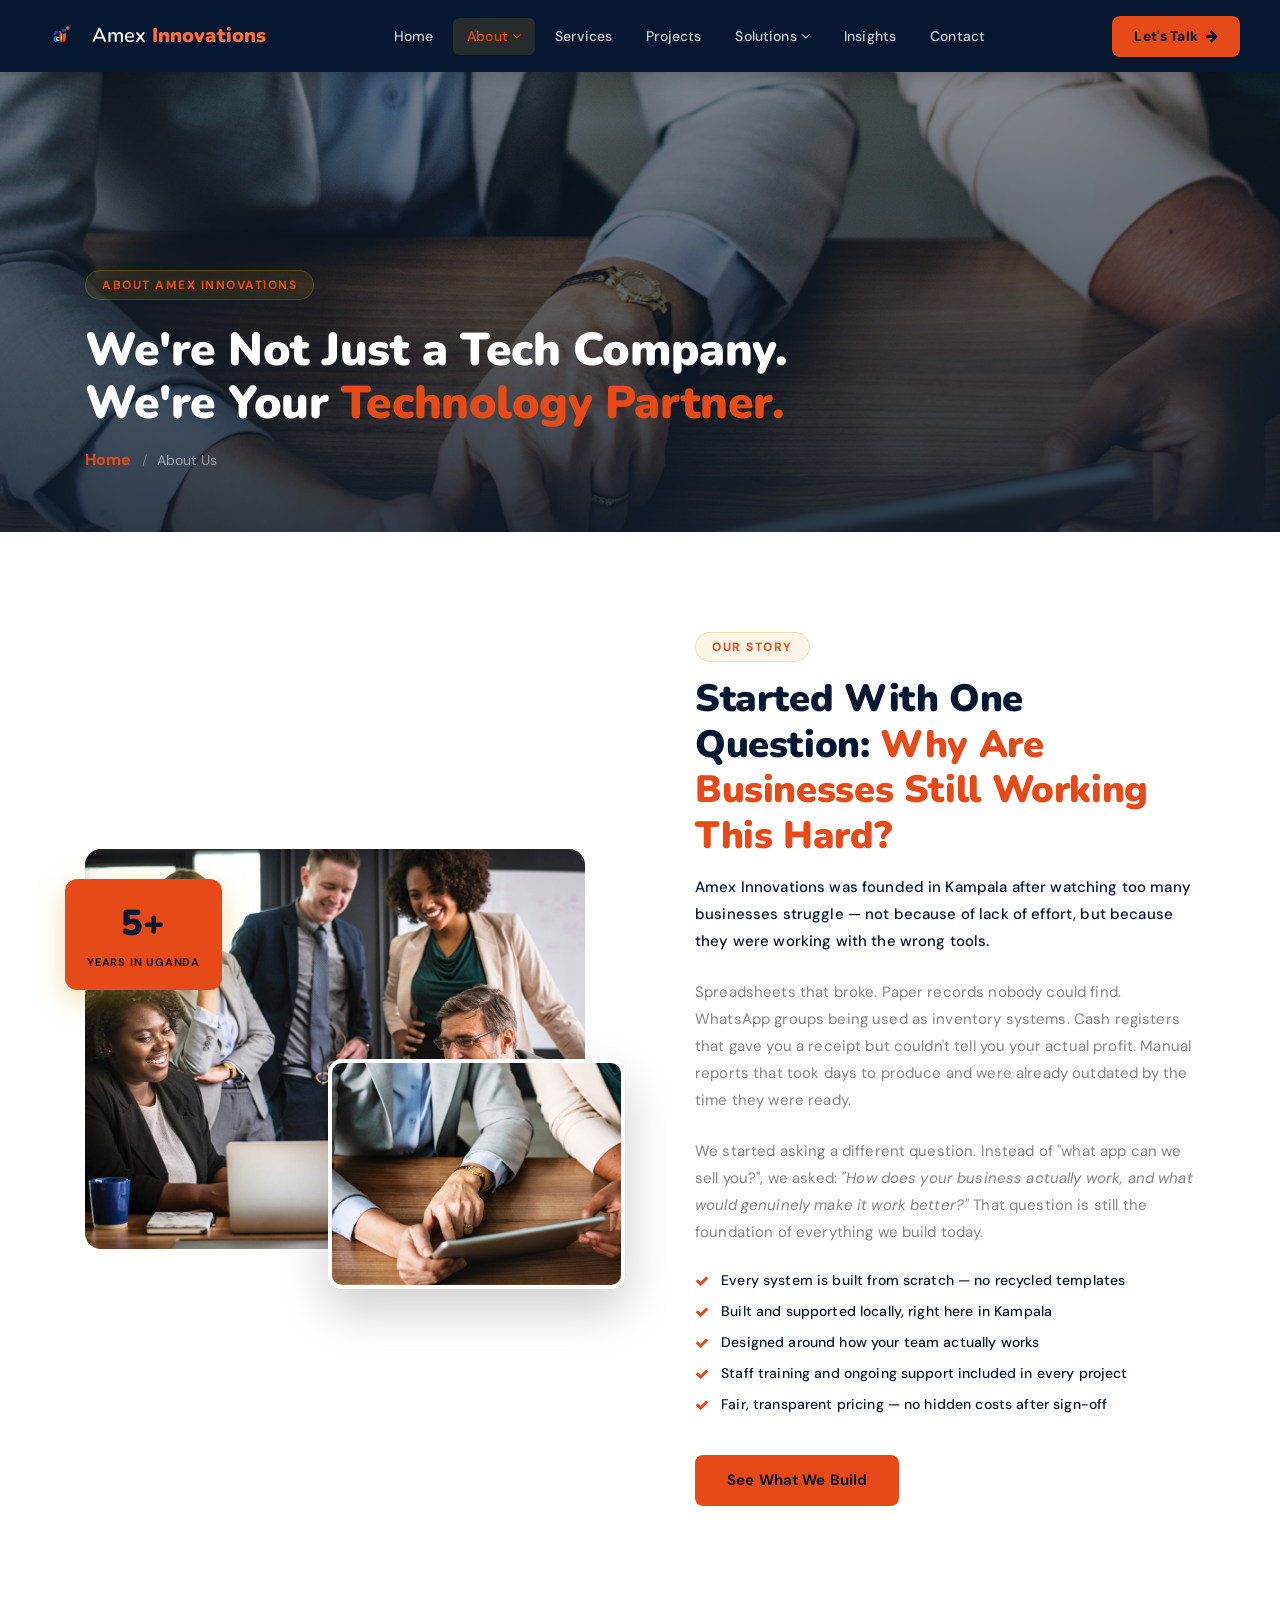
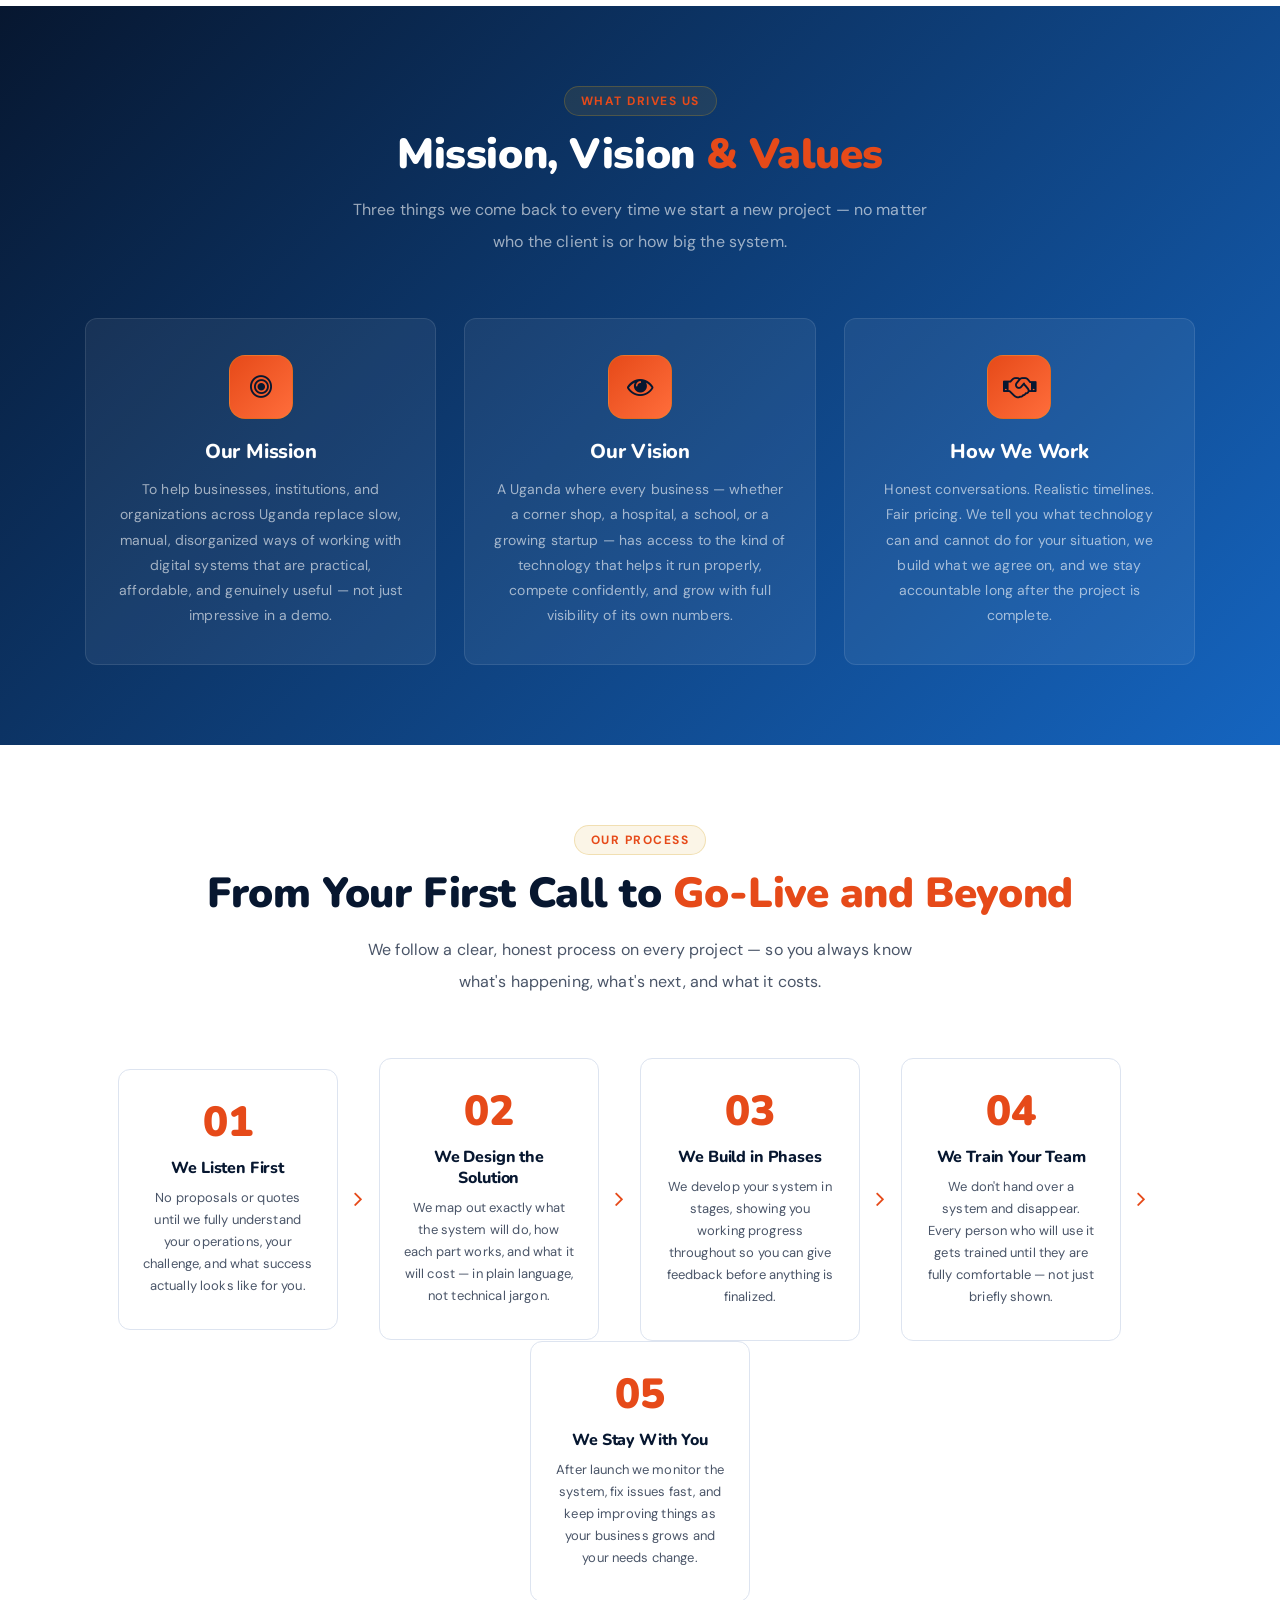
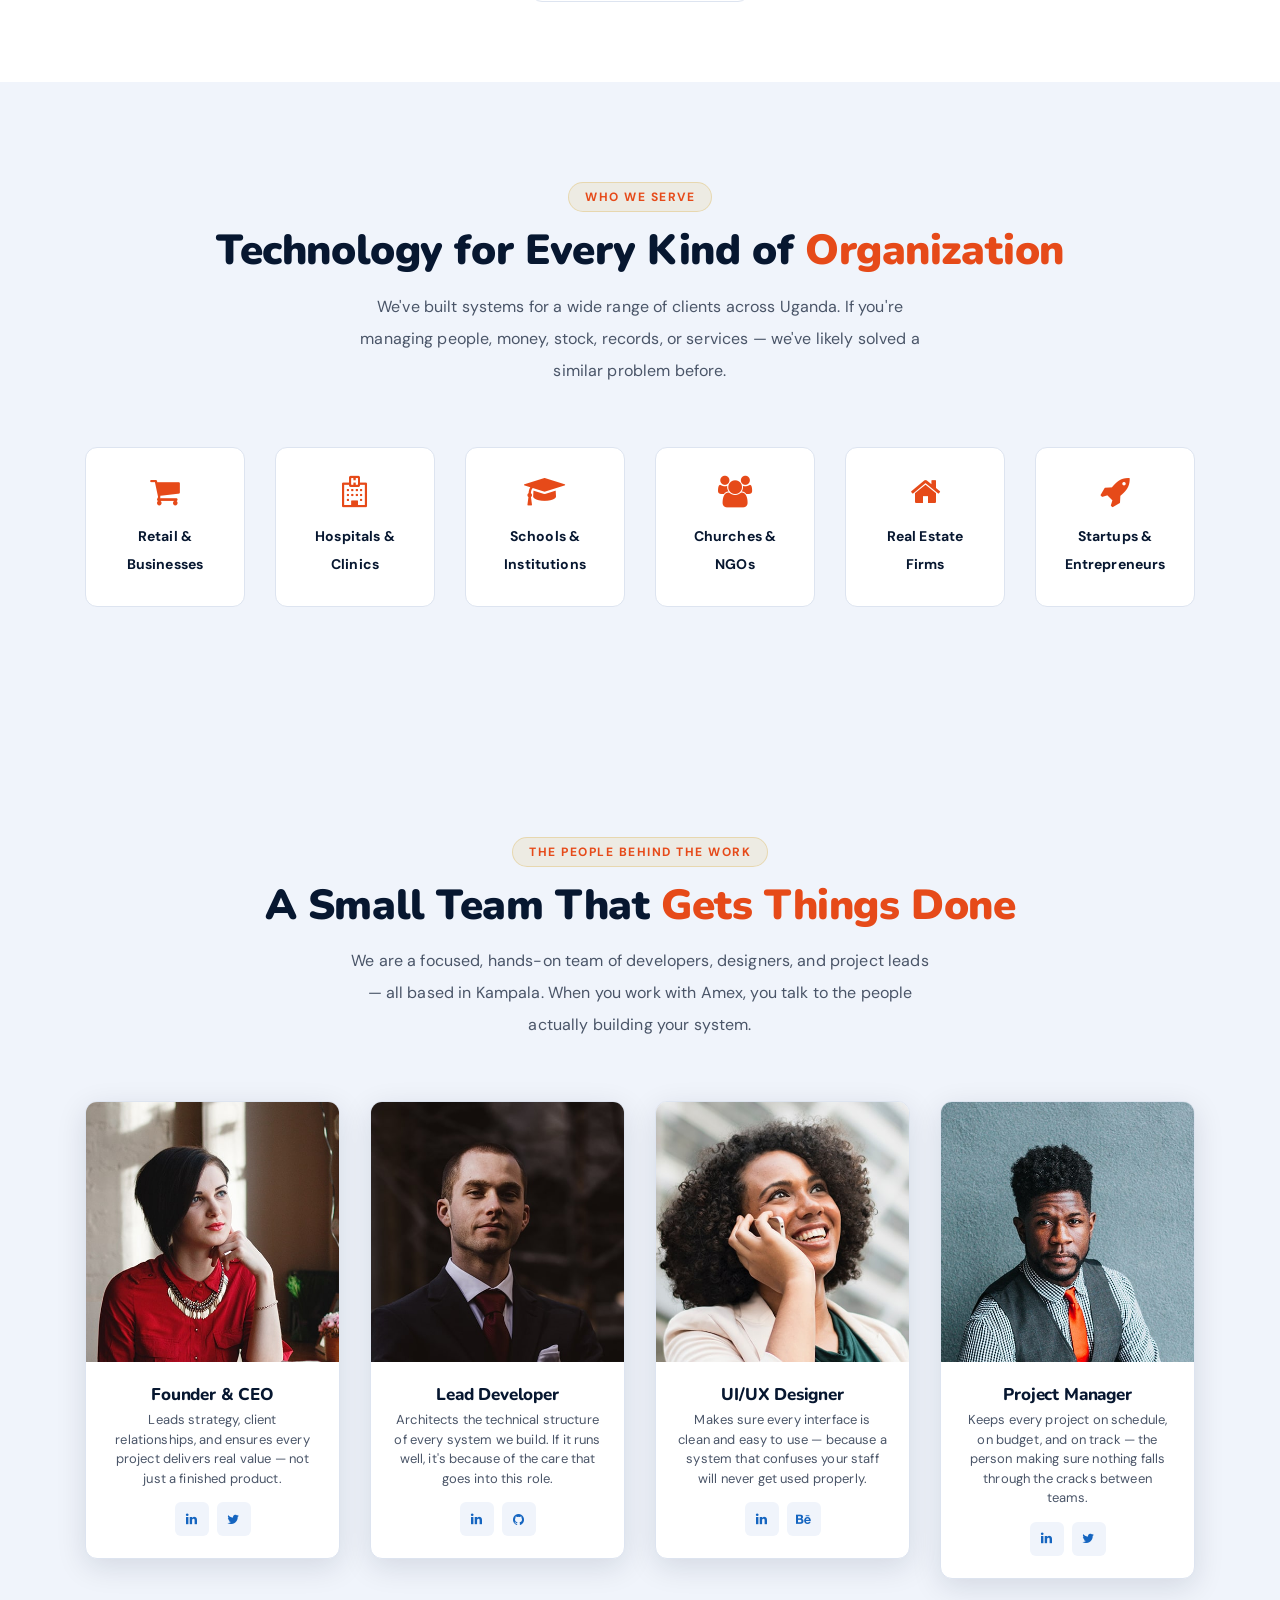
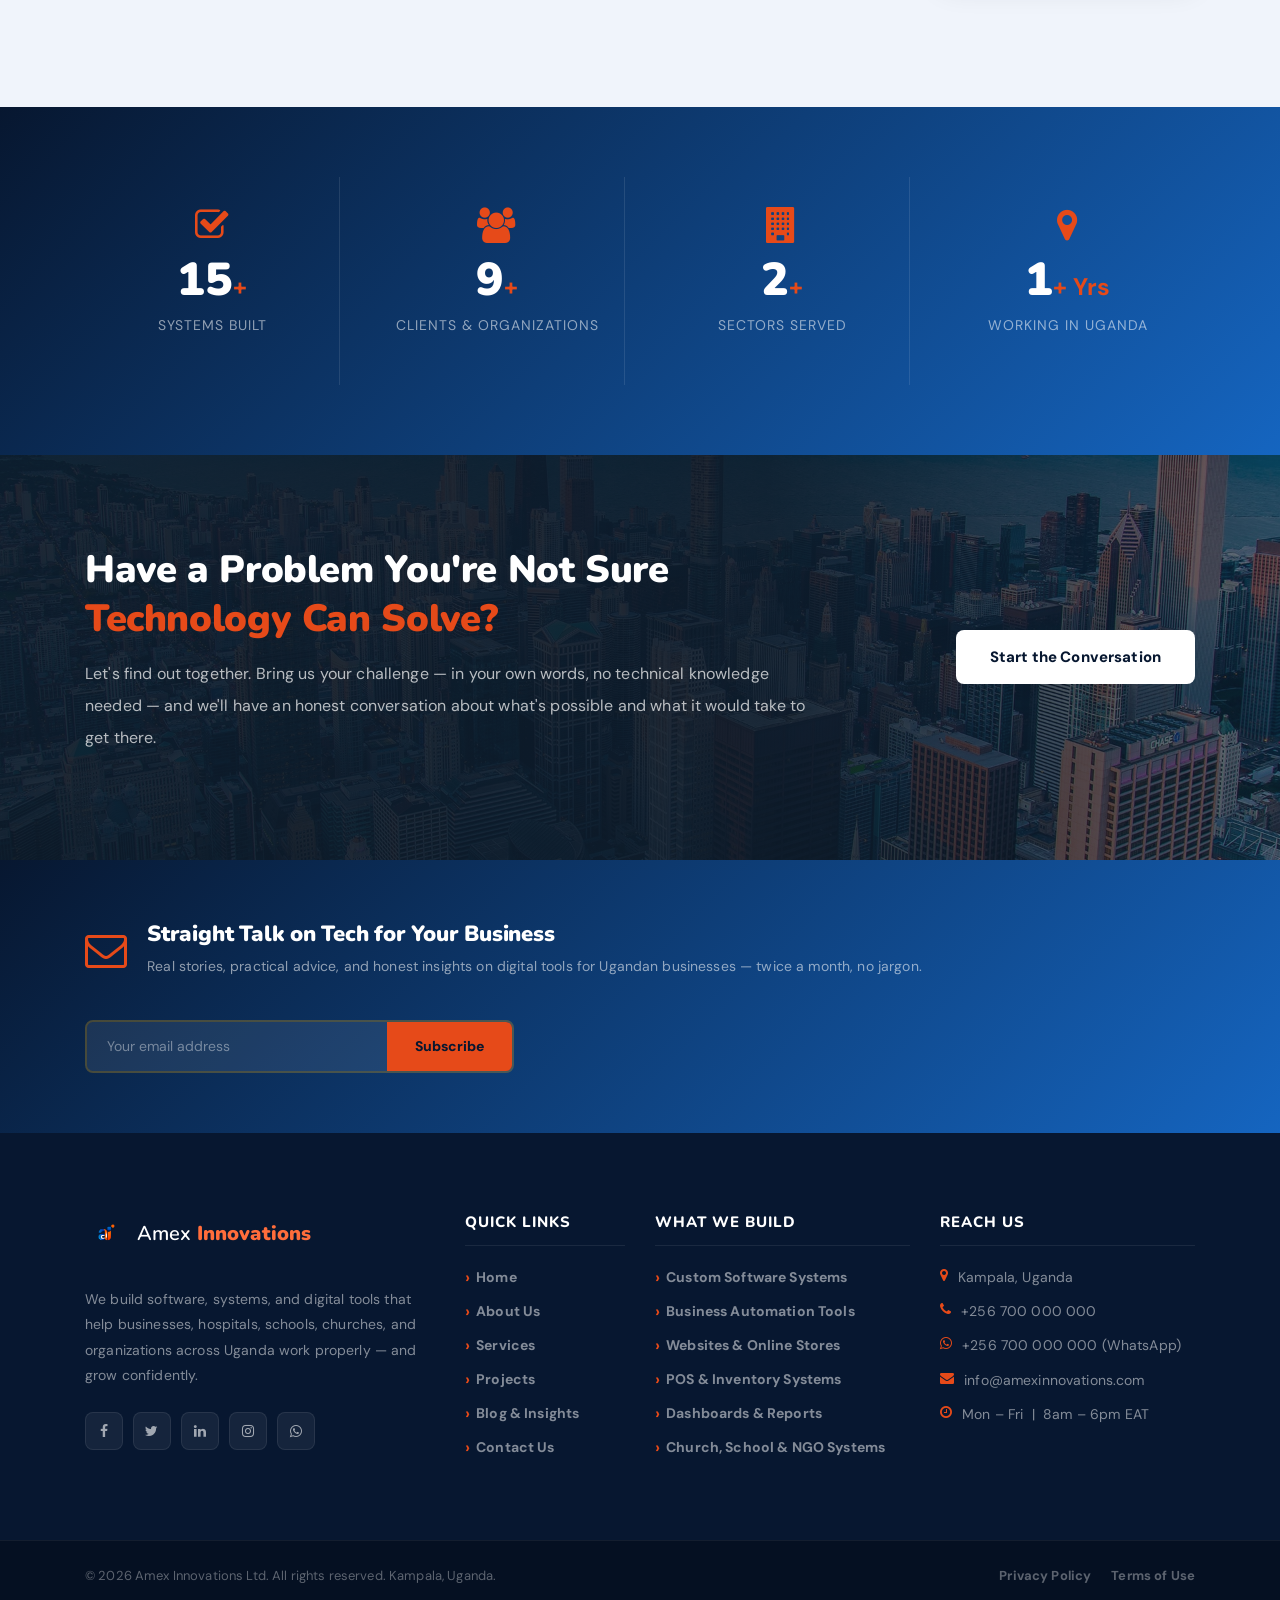
==== commit 6687e143: "Add projects page and update site-wide navigation - New projects.html: filterable grid of 15 Amex-bu" ====
--- a/about.html
+++ b/about.html
@@ -2,7 +2,7 @@
 <html lang="en">
 <head>
     <meta charset="UTF-8">
-    <meta name="description" content="Amex Innovations is a Ugandan technology company building simple, effective digital tools for agriculture, healthcare, and communities. Meet the team behind FarmEase, IIS, and LabTrack.">
+    <meta name="description" content="Amex Innovations Ltd — a Kampala-based technology company that builds custom software, management systems, and digital tools for businesses and organizations across Uganda.">
     <meta http-equiv="X-UA-Compatible" content="IE=edge">
     <meta name="viewport" content="width=device-width, initial-scale=1, shrink-to-fit=no">
     <title>About Us — Amex Innovations Ltd</title>
@@ -11,6 +11,7 @@
     <link rel="stylesheet" href="css/custom-override.css">
 </head>
 <body>
+
     <div class="preloader d-flex align-items-center justify-content-center">
         <div class="lds-ellipsis"><div></div><div></div><div></div><div></div></div>
     </div>
@@ -31,18 +32,20 @@
                         <a href="about.html" class="active">About <i class="fa fa-angle-down"></i></a>
                         <ul class="ve-dropdown">
                             <li><a href="about.html">Who We Are</a></li>
-                            <li><a href="about.html#mission">Mission &amp; Vision</a></li>
+                            <li><a href="about.html#mission">Our Mission</a></li>
                             <li><a href="about.html#team">The Team</a></li>
                         </ul>
                     </li>
                     <li><a href="services.html">Services</a></li>
+                    <li><a href="projects.html">Projects</a></li>
                     <li class="has-drop">
-                        <a href="#">Products <i class="fa fa-angle-down"></i></a>
+                        <a href="#">Solutions <i class="fa fa-angle-down"></i></a>
                         <ul class="ve-dropdown">
-                            <li><a href="#">FarmEase — Digital Agriculture</a></li>
-                            <li><a href="#">IIS — ICT Inventory System</a></li>
-                            <li><a href="#">LabTrack — Lab Management</a></li>
-                            <li><a href="#">IoT &amp; Embedded Solutions</a></li>
+                            <li><a href="#">Businesses &amp; Retail Shops</a></li>
+                            <li><a href="#">Hospitals &amp; Clinics</a></li>
+                            <li><a href="#">Schools &amp; NGOs</a></li>
+                            <li><a href="#">Churches &amp; Faith Orgs</a></li>
+                            <li><a href="#">Startups &amp; Entrepreneurs</a></li>
                         </ul>
                     </li>
                     <li><a href="post.html">Insights</a></li>
@@ -50,7 +53,7 @@
                 </ul>
             </nav>
             <div class="ve-nav-cta">
-                <a href="contact.html" class="ve-cta-btn">Work with Us <i class="fa fa-arrow-right"></i></a>
+                <a href="contact.html" class="ve-cta-btn">Let's Talk <i class="fa fa-arrow-right"></i></a>
             </div>
             <button class="ve-toggler" id="ve-toggle"><span></span><span></span><span></span></button>
         </div>
@@ -59,7 +62,8 @@
                 <li><a href="index.html">Home</a></li>
                 <li><a href="about.html">About</a></li>
                 <li><a href="services.html">Services</a></li>
-                <li><a href="#">Products</a></li>
+                <li><a href="projects.html">Projects</a></li>
+                <li><a href="#">Solutions</a></li>
                 <li><a href="post.html">Insights</a></li>
                 <li><a href="contact.html">Contact</a></li>
             </ul>
@@ -70,8 +74,8 @@
     <section class="ve-page-hero ve-page-hero-sm" style="background-image:url(img/bg-img/13.jpg);">
         <div class="ve-page-hero-overlay"></div>
         <div class="container ve-page-hero-content">
-            <span class="ve-section-tag">Our Story</span>
-            <h1>Built in Uganda. <span>Built for Communities.</span></h1>
+            <span class="ve-section-tag">About Amex Innovations</span>
+            <h1>We're Not Just a Tech Company.<br>We're Your <span>Technology Partner.</span></h1>
             <nav aria-label="breadcrumb">
                 <ol class="ve-breadcrumb">
                     <li><a href="index.html">Home</a></li>
@@ -81,29 +85,33 @@
         </div>
     </section>
 
-    <!-- ===== WHO WE ARE ===== -->
+    <!-- ===== OUR STORY ===== -->
     <section class="ve-section">
         <div class="container">
             <div class="row align-items-center">
                 <div class="col-12 col-lg-6 wow fadeInLeft" data-wow-delay="100ms">
                     <div class="ve-about-img-stack">
-                        <div class="ve-about-img-1 bg-img" style="background-image:url(img/bg-img/5.jpg);"></div>
-                        <div class="ve-about-img-2 bg-img" style="background-image:url(img/bg-img/about-amex.png); background-size:contain; background-repeat:no-repeat; background-color:#f0f4fb;"></div>
-                        <div class="ve-about-ribbon"><strong>5+</strong><span>Years in Uganda</span></div>
+                        <div class="ve-about-img-1 bg-img" style="background-image:url(img/bg-img/14.jpg);"></div>
+                        <div class="ve-about-img-2 bg-img" style="background-image:url(img/bg-img/5.jpg);"></div>
+                        <div class="ve-about-ribbon">
+                            <strong>5+</strong>
+                            <span>Years in Uganda</span>
+                        </div>
                     </div>
                 </div>
                 <div class="col-12 col-lg-6 wow fadeInRight" data-wow-delay="200ms">
                     <div class="ve-about-text">
-                        <span class="ve-section-tag">Who We Are</span>
-                        <h2>Empowering Innovation Through <span>Technology</span></h2>
-                        <p class="ve-lead">Amex Innovations is a Ugandan technology company committed to building simple, effective, and impactful digital tools.</p>
-                        <p>Our mission is to help communities, businesses, and institutions work smarter, grow faster, and achieve more. We started in Mbarara with a straightforward belief — that good technology should not be complicated, expensive, or out of reach for the organizations that need it most.</p>
-                        <p style="margin-top:14px;">From empowering farmers through <strong>FarmEase</strong>, to improving healthcare efficiency with the <strong>ICT Inventory System (IIS)</strong>, and helping labs run better with <strong>LabTrack</strong> — we design solutions that solve real challenges in agriculture, healthcare, and beyond. Every tool we build is practical, affordable, and designed with local needs in mind.</p>
-                        <div class="ve-about-features" style="margin-top:24px;">
-                            <div class="ve-af-item"><i class="fa fa-check"></i><span>Based in Mbarara, Uganda — working across East Africa</span></div>
-                            <div class="ve-af-item"><i class="fa fa-check"></i><span>Deep experience in agriculture, healthcare, and education tech</span></div>
-                            <div class="ve-af-item"><i class="fa fa-check"></i><span>Products deployed with Ministry of Health, NGOs, and farmers</span></div>
-                            <div class="ve-af-item"><i class="fa fa-check"></i><span>Building for African problems — not adapting foreign templates</span></div>
+                        <span class="ve-section-tag">Our Story</span>
+                        <h2>Started With One Question: <span>Why Are Businesses Still Working This Hard?</span></h2>
+                        <p class="ve-lead">Amex Innovations was founded in Kampala after watching too many businesses struggle — not because of lack of effort, but because they were working with the wrong tools.</p>
+                        <p>Spreadsheets that broke. Paper records nobody could find. WhatsApp groups being used as inventory systems. Cash registers that gave you a receipt but couldn't tell you your actual profit. Manual reports that took days to produce and were already outdated by the time they were ready.</p>
+                        <p>We started asking a different question. Instead of "what app can we sell you?", we asked: <em>"How does your business actually work, and what would genuinely make it work better?"</em> That question is still the foundation of everything we build today.</p>
+                        <div class="ve-about-features">
+                            <div class="ve-af-item"><i class="fa fa-check"></i><span>Every system is built from scratch — no recycled templates</span></div>
+                            <div class="ve-af-item"><i class="fa fa-check"></i><span>Built and supported locally, right here in Kampala</span></div>
+                            <div class="ve-af-item"><i class="fa fa-check"></i><span>Designed around how your team actually works</span></div>
+                            <div class="ve-af-item"><i class="fa fa-check"></i><span>Staff training and ongoing support included in every project</span></div>
+                            <div class="ve-af-item"><i class="fa fa-check"></i><span>Fair, transparent pricing — no hidden costs after sign-off</span></div>
                         </div>
                         <a href="services.html" class="ve-btn-primary mt-30">See What We Build</a>
                     </div>
@@ -113,178 +121,219 @@
     </section>
 
     <!-- ===== MISSION / VISION / VALUES ===== -->
-    <section id="mission" class="ve-mvv-section">
+    <section class="ve-mvv-section" id="mission">
         <div class="container">
             <div class="ve-section-header text-center">
-                <span class="ve-section-tag">Our Foundation</span>
-                <h2 style="color:#fff;">Mission, Vision &amp; <span style="color:var(--ve-gold);">Values</span></h2>
-                <p style="color:rgba(255,255,255,0.6);">These aren't statements we wrote for a pitch deck. They describe how we actually make decisions about what to build and who to serve.</p>
+                <span class="ve-section-tag">What Drives Us</span>
+                <h2 style="color:#fff;">Mission, Vision <span>&amp; Values</span></h2>
+                <p style="color:rgba(255,255,255,0.6);">Three things we come back to every time we start a new project — no matter who the client is or how big the system.</p>
             </div>
             <div class="ve-mvv-grid">
                 <div class="ve-mvv-card wow fadeInUp" data-wow-delay="100ms">
                     <div class="ve-mvv-icon"><i class="fa fa-bullseye"></i></div>
                     <h4>Our Mission</h4>
-                    <p>To help communities, businesses, and institutions across Africa work smarter and grow faster — through simple, effective, and impactful digital tools designed around local realities, not imported assumptions.</p>
+                    <p>To help businesses, institutions, and organizations across Uganda replace slow, manual, disorganized ways of working with digital systems that are practical, affordable, and genuinely useful — not just impressive in a demo.</p>
                 </div>
                 <div class="ve-mvv-card wow fadeInUp" data-wow-delay="250ms">
                     <div class="ve-mvv-icon"><i class="fa fa-eye"></i></div>
                     <h4>Our Vision</h4>
-                    <p>A future where technology is not a privilege for well-funded organizations, but a practical tool available to every farmer, hospital, school, and community group that needs it to do their work well.</p>
+                    <p>A Uganda where every business — whether a corner shop, a hospital, a school, or a growing startup — has access to the kind of technology that helps it run properly, compete confidently, and grow with full visibility of its own numbers.</p>
                 </div>
                 <div class="ve-mvv-card wow fadeInUp" data-wow-delay="400ms">
-                    <div class="ve-mvv-icon"><i class="fa fa-heart"></i></div>
-                    <h4>Our Values</h4>
-                    <p>Simplicity — build only what solves the problem. Honesty — tell clients what they need, not what sounds impressive. Impact — if it doesn't create measurable change, we're not building it.</p>
-                </div>
-            </div>
-        </div>
-    </section>
-
-    <!-- ===== PRODUCTS ===== -->
+                    <div class="ve-mvv-icon"><i class="fa fa-handshake-o"></i></div>
+                    <h4>How We Work</h4>
+                    <p>Honest conversations. Realistic timelines. Fair pricing. We tell you what technology can and cannot do for your situation, we build what we agree on, and we stay accountable long after the project is complete.</p>
+                </div>
+            </div>
+        </div>
+    </section>
+
+    <!-- ===== HOW WE WORK — PROCESS ===== -->
+    <section class="ve-section ve-process-section" style="background:#fff;">
+        <div class="container">
+            <div class="ve-section-header text-center">
+                <span class="ve-section-tag">Our Process</span>
+                <h2>From Your First Call to <span>Go-Live and Beyond</span></h2>
+                <p>We follow a clear, honest process on every project — so you always know what's happening, what's next, and what it costs.</p>
+            </div>
+            <div class="ve-process-grid">
+
+                <div class="ve-process-step wow fadeInUp" data-wow-delay="100ms">
+                    <div class="ve-process-num">01</div>
+                    <h5>We Listen First</h5>
+                    <p>No proposals or quotes until we fully understand your operations, your challenge, and what success actually looks like for you.</p>
+                </div>
+                <div class="ve-process-arrow"><i class="fa fa-angle-right"></i></div>
+
+                <div class="ve-process-step wow fadeInUp" data-wow-delay="200ms">
+                    <div class="ve-process-num">02</div>
+                    <h5>We Design the Solution</h5>
+                    <p>We map out exactly what the system will do, how each part works, and what it will cost — in plain language, not technical jargon.</p>
+                </div>
+                <div class="ve-process-arrow"><i class="fa fa-angle-right"></i></div>
+
+                <div class="ve-process-step wow fadeInUp" data-wow-delay="300ms">
+                    <div class="ve-process-num">03</div>
+                    <h5>We Build in Phases</h5>
+                    <p>We develop your system in stages, showing you working progress throughout so you can give feedback before anything is finalized.</p>
+                </div>
+                <div class="ve-process-arrow"><i class="fa fa-angle-right"></i></div>
+
+                <div class="ve-process-step wow fadeInUp" data-wow-delay="400ms">
+                    <div class="ve-process-num">04</div>
+                    <h5>We Train Your Team</h5>
+                    <p>We don't hand over a system and disappear. Every person who will use it gets trained until they are fully comfortable — not just briefly shown.</p>
+                </div>
+                <div class="ve-process-arrow"><i class="fa fa-angle-right"></i></div>
+
+                <div class="ve-process-step wow fadeInUp" data-wow-delay="500ms">
+                    <div class="ve-process-num">05</div>
+                    <h5>We Stay With You</h5>
+                    <p>After launch we monitor the system, fix issues fast, and keep improving things as your business grows and your needs change.</p>
+                </div>
+
+            </div>
+        </div>
+    </section>
+
+    <!-- ===== WHO WE SERVE ===== -->
     <section class="ve-section" style="background:var(--ve-light);">
         <div class="container">
             <div class="ve-section-header text-center">
-                <span class="ve-section-tag">Our Products</span>
-                <h2>Three Products. <span>Real Deployments.</span></h2>
-                <p>We don't just consult and disappear. These are tools we have built, launched, and continue to maintain for real clients across Uganda.</p>
+                <span class="ve-section-tag">Who We Serve</span>
+                <h2>Technology for Every Kind of <span>Organization</span></h2>
+                <p>We've built systems for a wide range of clients across Uganda. If you're managing people, money, stock, records, or services — we've likely solved a similar problem before.</p>
             </div>
             <div class="row">
-
-                <div class="col-12 col-md-4 wow fadeInUp" data-wow-delay="100ms" style="margin-bottom:28px;">
-                    <div style="background:#fff;border:1px solid var(--ve-border);border-radius:16px;padding:32px;height:100%;border-top:4px solid #0D47A1;">
-                        <div style="width:52px;height:52px;background:linear-gradient(135deg,#0D47A1,#1976D2);border-radius:12px;display:flex;align-items:center;justify-content:center;margin-bottom:18px;">
-                            <i class="fa fa-database" style="color:#fff;font-size:20px;"></i>
-                        </div>
-                        <h5 style="color:var(--ve-dark);font-weight:800;margin-bottom:10px;">ICT Inventory System (IIS)</h5>
-                        <p style="color:var(--ve-text);line-height:1.8;font-size:14px;margin-bottom:16px;">Deployed with the Ministry of Health across hospitals in Uganda. IIS tracks every ICT asset — computers, printers, routers — across departments. Administrators always know what they have, where it is, and when it needs maintenance.</p>
-                        <p style="font-size:12px;font-weight:700;color:#0D47A1;text-transform:uppercase;letter-spacing:1px;">Know · Act · Improve</p>
-                    </div>
-                </div>
-
-                <div class="col-12 col-md-4 wow fadeInUp" data-wow-delay="200ms" style="margin-bottom:28px;">
-                    <div style="background:#fff;border:1px solid var(--ve-border);border-radius:16px;padding:32px;height:100%;border-top:4px solid #E64A19;">
-                        <div style="width:52px;height:52px;background:linear-gradient(135deg,#E64A19,#FF7043);border-radius:12px;display:flex;align-items:center;justify-content:center;margin-bottom:18px;">
-                            <i class="fa fa-leaf" style="color:#fff;font-size:20px;"></i>
-                        </div>
-                        <h5 style="color:var(--ve-dark);font-weight:800;margin-bottom:10px;">FarmEase</h5>
-                        <p style="color:var(--ve-text);line-height:1.8;font-size:14px;margin-bottom:16px;">A digital platform built for smallholder farmers. FarmEase gives farmers a simple way to keep crop records, access market information, track expenses, and receive personalized growing advice — without needing expensive equipment or a strong internet connection.</p>
-                        <p style="font-size:12px;font-weight:700;color:#E64A19;text-transform:uppercase;letter-spacing:1px;">Learn · Grow · Sell</p>
-                    </div>
-                </div>
-
-                <div class="col-12 col-md-4 wow fadeInUp" data-wow-delay="300ms" style="margin-bottom:28px;">
-                    <div style="background:#fff;border:1px solid var(--ve-border);border-radius:16px;padding:32px;height:100%;border-top:4px solid #0D47A1;">
-                        <div style="width:52px;height:52px;background:linear-gradient(135deg,#0D47A1,#1976D2);border-radius:12px;display:flex;align-items:center;justify-content:center;margin-bottom:18px;">
-                            <i class="fa fa-flask" style="color:#fff;font-size:20px;"></i>
-                        </div>
-                        <h5 style="color:var(--ve-dark);font-weight:800;margin-bottom:10px;">LabTrack</h5>
-                        <p style="color:var(--ve-text);line-height:1.8;font-size:14px;margin-bottom:16px;">A SaaS platform for laboratories to track equipment, log maintenance schedules, and monitor usage patterns. Labs using LabTrack stop losing equipment to poor record-keeping and catch maintenance issues before they become expensive breakdowns.</p>
-                        <p style="font-size:12px;font-weight:700;color:#0D47A1;text-transform:uppercase;letter-spacing:1px;">Organize · Monitor · Simplify</p>
-                    </div>
-                </div>
-
+                <div class="col-6 col-md-4 col-lg-2 wow fadeInUp" data-wow-delay="100ms" style="margin-bottom:30px;">
+                    <div style="text-align:center; padding:28px 16px; background:#fff; border-radius:var(--ve-radius); border:1px solid var(--ve-border); height:100%;">
+                        <i class="fa fa-shopping-cart" style="font-size:32px; color:var(--ve-gold); display:block; margin-bottom:14px;"></i>
+                        <p style="font-size:14px; font-weight:700; color:var(--ve-dark); margin:0;">Retail &amp;<br>Businesses</p>
+                    </div>
+                </div>
+                <div class="col-6 col-md-4 col-lg-2 wow fadeInUp" data-wow-delay="150ms" style="margin-bottom:30px;">
+                    <div style="text-align:center; padding:28px 16px; background:#fff; border-radius:var(--ve-radius); border:1px solid var(--ve-border); height:100%;">
+                        <i class="fa fa-hospital-o" style="font-size:32px; color:var(--ve-gold); display:block; margin-bottom:14px;"></i>
+                        <p style="font-size:14px; font-weight:700; color:var(--ve-dark); margin:0;">Hospitals &amp;<br>Clinics</p>
+                    </div>
+                </div>
+                <div class="col-6 col-md-4 col-lg-2 wow fadeInUp" data-wow-delay="200ms" style="margin-bottom:30px;">
+                    <div style="text-align:center; padding:28px 16px; background:#fff; border-radius:var(--ve-radius); border:1px solid var(--ve-border); height:100%;">
+                        <i class="fa fa-graduation-cap" style="font-size:32px; color:var(--ve-gold); display:block; margin-bottom:14px;"></i>
+                        <p style="font-size:14px; font-weight:700; color:var(--ve-dark); margin:0;">Schools &amp;<br>Institutions</p>
+                    </div>
+                </div>
+                <div class="col-6 col-md-4 col-lg-2 wow fadeInUp" data-wow-delay="250ms" style="margin-bottom:30px;">
+                    <div style="text-align:center; padding:28px 16px; background:#fff; border-radius:var(--ve-radius); border:1px solid var(--ve-border); height:100%;">
+                        <i class="fa fa-users" style="font-size:32px; color:var(--ve-gold); display:block; margin-bottom:14px;"></i>
+                        <p style="font-size:14px; font-weight:700; color:var(--ve-dark); margin:0;">Churches &amp;<br>NGOs</p>
+                    </div>
+                </div>
+                <div class="col-6 col-md-4 col-lg-2 wow fadeInUp" data-wow-delay="300ms" style="margin-bottom:30px;">
+                    <div style="text-align:center; padding:28px 16px; background:#fff; border-radius:var(--ve-radius); border:1px solid var(--ve-border); height:100%;">
+                        <i class="fa fa-home" style="font-size:32px; color:var(--ve-gold); display:block; margin-bottom:14px;"></i>
+                        <p style="font-size:14px; font-weight:700; color:var(--ve-dark); margin:0;">Real Estate<br>Firms</p>
+                    </div>
+                </div>
+                <div class="col-6 col-md-4 col-lg-2 wow fadeInUp" data-wow-delay="350ms" style="margin-bottom:30px;">
+                    <div style="text-align:center; padding:28px 16px; background:#fff; border-radius:var(--ve-radius); border:1px solid var(--ve-border); height:100%;">
+                        <i class="fa fa-rocket" style="font-size:32px; color:var(--ve-gold); display:block; margin-bottom:14px;"></i>
+                        <p style="font-size:14px; font-weight:700; color:var(--ve-dark); margin:0;">Startups &amp;<br>Entrepreneurs</p>
+                    </div>
+                </div>
+            </div>
+        </div>
+    </section>
+
+    <!-- ===== TEAM ===== -->
+    <section class="ve-section ve-team-section" id="team">
+        <div class="container">
+            <div class="ve-section-header text-center">
+                <span class="ve-section-tag">The People Behind the Work</span>
+                <h2>A Small Team That <span>Gets Things Done</span></h2>
+                <p>We are a focused, hands-on team of developers, designers, and project leads — all based in Kampala. When you work with Amex, you talk to the people actually building your system.</p>
+            </div>
+            <div class="row justify-content-center">
+                <div class="col-12 col-sm-6 col-lg-3 wow fadeInUp" data-wow-delay="100ms">
+                    <div class="ve-team-card">
+                        <div class="ve-team-img bg-img" style="background-image:url(img/bg-img/15.jpg);"></div>
+                        <div class="ve-team-info">
+                            <h5>Founder &amp; CEO</h5>
+                            <span>Leads strategy, client relationships, and ensures every project delivers real value — not just a finished product.</span>
+                            <div class="ve-team-social">
+                                <a href="#" title="LinkedIn"><i class="fa fa-linkedin"></i></a>
+                                <a href="#" title="Twitter"><i class="fa fa-twitter"></i></a>
+                            </div>
+                        </div>
+                    </div>
+                </div>
+                <div class="col-12 col-sm-6 col-lg-3 wow fadeInUp" data-wow-delay="200ms">
+                    <div class="ve-team-card">
+                        <div class="ve-team-img bg-img" style="background-image:url(img/bg-img/16.jpg);"></div>
+                        <div class="ve-team-info">
+                            <h5>Lead Developer</h5>
+                            <span>Architects the technical structure of every system we build. If it runs well, it's because of the care that goes into this role.</span>
+                            <div class="ve-team-social">
+                                <a href="#" title="LinkedIn"><i class="fa fa-linkedin"></i></a>
+                                <a href="#" title="GitHub"><i class="fa fa-github"></i></a>
+                            </div>
+                        </div>
+                    </div>
+                </div>
+                <div class="col-12 col-sm-6 col-lg-3 wow fadeInUp" data-wow-delay="300ms">
+                    <div class="ve-team-card">
+                        <div class="ve-team-img bg-img" style="background-image:url(img/bg-img/17.jpg);"></div>
+                        <div class="ve-team-info">
+                            <h5>UI/UX Designer</h5>
+                            <span>Makes sure every interface is clean and easy to use — because a system that confuses your staff will never get used properly.</span>
+                            <div class="ve-team-social">
+                                <a href="#" title="LinkedIn"><i class="fa fa-linkedin"></i></a>
+                                <a href="#" title="Behance"><i class="fa fa-behance"></i></a>
+                            </div>
+                        </div>
+                    </div>
+                </div>
+                <div class="col-12 col-sm-6 col-lg-3 wow fadeInUp" data-wow-delay="400ms">
+                    <div class="ve-team-card">
+                        <div class="ve-team-img bg-img" style="background-image:url(img/bg-img/18.jpg);"></div>
+                        <div class="ve-team-info">
+                            <h5>Project Manager</h5>
+                            <span>Keeps every project on schedule, on budget, and on track — the person making sure nothing falls through the cracks between teams.</span>
+                            <div class="ve-team-social">
+                                <a href="#" title="LinkedIn"><i class="fa fa-linkedin"></i></a>
+                                <a href="#" title="Twitter"><i class="fa fa-twitter"></i></a>
+                            </div>
+                        </div>
+                    </div>
+                </div>
             </div>
         </div>
     </section>
 
     <!-- ===== COUNTERS ===== -->
-    <section class="ve-counter-section" style="background:linear-gradient(135deg,#1565C0 0%,#0D47A1 100%);padding:60px 0;">
+    <section class="ve-counter-section">
         <div class="container">
             <div class="ve-counter-grid">
                 <div class="ve-counter-item wow fadeInUp" data-wow-delay="100ms">
+                    <i class="fa fa-check-square-o"></i>
+                    <strong class="counter" data-count="50">0</strong><span>+</span>
+                    <p>Systems Built</p>
+                </div>
+                <div class="ve-counter-item wow fadeInUp" data-wow-delay="200ms">
+                    <i class="fa fa-users"></i>
+                    <strong class="counter" data-count="30">0</strong><span>+</span>
+                    <p>Clients &amp; Organizations</p>
+                </div>
+                <div class="ve-counter-item wow fadeInUp" data-wow-delay="300ms">
                     <i class="fa fa-building"></i>
-                    <strong class="counter" data-count="25">0</strong><span>+</span>
-                    <p>Organizations Served</p>
-                </div>
-                <div class="ve-counter-item wow fadeInUp" data-wow-delay="200ms">
-                    <i class="fa fa-database"></i>
-                    <strong class="counter" data-count="100">0</strong><span>k+</span>
-                    <p>Records Managed</p>
-                </div>
-                <div class="ve-counter-item wow fadeInUp" data-wow-delay="300ms">
-                    <i class="fa fa-cube"></i>
-                    <strong class="counter" data-count="3">0</strong><span></span>
-                    <p>Products Deployed</p>
+                    <strong class="counter" data-count="8">0</strong><span>+</span>
+                    <p>Sectors Served</p>
                 </div>
                 <div class="ve-counter-item wow fadeInUp" data-wow-delay="400ms">
                     <i class="fa fa-map-marker"></i>
                     <strong class="counter" data-count="5">0</strong><span>+ Yrs</span>
-                    <p>Based in Uganda</p>
-                </div>
-            </div>
-        </div>
-    </section>
-
-    <!-- ===== TEAM ===== -->
-    <section id="team" class="ve-section ve-team-section">
-        <div class="container">
-            <div class="ve-section-header text-center">
-                <span class="ve-section-tag">Meet the Team</span>
-                <h2>The People <span>Behind the Work</span></h2>
-                <p>A small, focused team that cares deeply about the problems we're solving — and the communities we're building for. Every person here has a direct hand in what we ship.</p>
-            </div>
-            <div class="row justify-content-center">
-
-                <div class="col-12 col-sm-6 col-lg-3 wow fadeInUp" data-wow-delay="100ms">
-                    <div class="ve-team-card">
-                        <div class="ve-team-img bg-img" style="background-image:url(img/bg-img/harman.jpg);"></div>
-                        <div class="ve-team-info">
-                            <h5>Harman Atwiine</h5>
-                            <span>Co-Founder &amp; CEO</span>
-                            <div class="ve-team-social">
-                                <a href="#"><i class="fa fa-linkedin"></i></a>
-                                <a href="#"><i class="fa fa-twitter"></i></a>
-                                <a href="#"><i class="fa fa-whatsapp"></i></a>
-                            </div>
-                        </div>
-                    </div>
-                </div>
-
-                <div class="col-12 col-sm-6 col-lg-3 wow fadeInUp" data-wow-delay="200ms">
-                    <div class="ve-team-card">
-                        <div class="ve-team-img bg-img" style="background-image:url(img/bg-img/mark.png);"></div>
-                        <div class="ve-team-info">
-                            <h5>Mark Matsiko</h5>
-                            <span>Co-Founder &amp; Engineer</span>
-                            <div class="ve-team-social">
-                                <a href="#"><i class="fa fa-linkedin"></i></a>
-                                <a href="#"><i class="fa fa-twitter"></i></a>
-                                <a href="#"><i class="fa fa-whatsapp"></i></a>
-                            </div>
-                        </div>
-                    </div>
-                </div>
-
-                <div class="col-12 col-sm-6 col-lg-3 wow fadeInUp" data-wow-delay="300ms">
-                    <div class="ve-team-card">
-                        <div class="ve-team-img bg-img" style="background-image:url(img/bg-img/prossy.jpg);"></div>
-                        <div class="ve-team-info">
-                            <h5>Prossy Akatukunda</h5>
-                            <span>Marketing &amp; Sales</span>
-                            <div class="ve-team-social">
-                                <a href="#"><i class="fa fa-linkedin"></i></a>
-                                <a href="#"><i class="fa fa-twitter"></i></a>
-                                <a href="#"><i class="fa fa-whatsapp"></i></a>
-                            </div>
-                        </div>
-                    </div>
-                </div>
-
-                <div class="col-12 col-sm-6 col-lg-3 wow fadeInUp" data-wow-delay="400ms">
-                    <div class="ve-team-card">
-                        <div class="ve-team-img bg-img" style="background-image:url(img/bg-img/kato.jpg);"></div>
-                        <div class="ve-team-info">
-                            <h5>Brighton Kato</h5>
-                            <span>Operations &amp; Partnerships</span>
-                            <div class="ve-team-social">
-                                <a href="#"><i class="fa fa-linkedin"></i></a>
-                                <a href="#"><i class="fa fa-twitter"></i></a>
-                                <a href="#"><i class="fa fa-whatsapp"></i></a>
-                            </div>
-                        </div>
-                    </div>
-                </div>
-
+                    <p>Working in Uganda</p>
+                </div>
             </div>
         </div>
     </section>
@@ -295,11 +344,32 @@
         <div class="container ve-cta-content">
             <div class="row align-items-center">
                 <div class="col-12 col-lg-8">
-                    <h2>Have a Problem <span>Worth Solving?</span></h2>
-                    <p>Let's co-create a solution — fast prototypes, pragmatic roadmaps, measurable impact. We'll sit with you, understand the problem, and tell you honestly what technology can and can't do about it.</p>
+                    <h2>Have a Problem You're Not Sure <span>Technology Can Solve?</span></h2>
+                    <p>Let's find out together. Bring us your challenge — in your own words, no technical knowledge needed — and we'll have an honest conversation about what's possible and what it would take to get there.</p>
                 </div>
                 <div class="col-12 col-lg-4 text-lg-right">
-                    <a href="contact.html" class="ve-btn-white">Start a Conversation</a>
+                    <a href="contact.html" class="ve-btn-white">Start the Conversation</a>
+                </div>
+            </div>
+        </div>
+    </section>
+
+    <!-- ===== NEWSLETTER ===== -->
+    <section class="ve-newsletter-section">
+        <div class="container">
+            <div class="ve-newsletter-wrap">
+                <div class="ve-nl-left">
+                    <i class="fa fa-envelope-o"></i>
+                    <div>
+                        <h3>Straight Talk on Tech for Your Business</h3>
+                        <p>Real stories, practical advice, and honest insights on digital tools for Ugandan businesses — twice a month, no jargon.</p>
+                    </div>
+                </div>
+                <div class="ve-nl-right">
+                    <form class="ve-nl-form" action="#" method="post">
+                        <input type="email" placeholder="Your email address" required>
+                        <button type="submit">Subscribe</button>
+                    </form>
                 </div>
             </div>
         </div>
@@ -315,13 +385,13 @@
                             <span class="ve-logo-icon"><img src="img/core-img/logo.png" alt="Amex Innovations"></span>
                             <span class="ve-logo-text">Amex <strong>Innovations</strong></span>
                         </a>
-                        <p>We craft simple, powerful tools that help communities and organizations thrive. From agriculture to healthcare, our digital platforms turn real problems into lasting solutions.</p>
+                        <p>We build software, systems, and digital tools that help businesses, hospitals, schools, churches, and organizations across Uganda work properly — and grow confidently.</p>
                         <div class="ve-social">
-                            <a href="#"><i class="fa fa-facebook"></i></a>
-                            <a href="#"><i class="fa fa-twitter"></i></a>
-                            <a href="#"><i class="fa fa-linkedin"></i></a>
-                            <a href="#"><i class="fa fa-instagram"></i></a>
-                            <a href="#"><i class="fa fa-whatsapp"></i></a>
+                            <a href="#" title="Facebook"><i class="fa fa-facebook"></i></a>
+                            <a href="#" title="Twitter / X"><i class="fa fa-twitter"></i></a>
+                            <a href="#" title="LinkedIn"><i class="fa fa-linkedin"></i></a>
+                            <a href="#" title="Instagram"><i class="fa fa-instagram"></i></a>
+                            <a href="#" title="WhatsApp"><i class="fa fa-whatsapp"></i></a>
                         </div>
                     </div>
                 </div>
@@ -331,28 +401,30 @@
                         <li><a href="index.html">Home</a></li>
                         <li><a href="about.html">About Us</a></li>
                         <li><a href="services.html">Services</a></li>
-                        <li><a href="post.html">Insights</a></li>
-                        <li><a href="contact.html">Contact</a></li>
+                        <li><a href="projects.html">Projects</a></li>
+                        <li><a href="post.html">Blog &amp; Insights</a></li>
+                        <li><a href="contact.html">Contact Us</a></li>
                     </ul>
                 </div>
                 <div class="col-12 col-sm-6 col-lg-3 mb-50">
-                    <h5 class="ve-footer-title">Our Products</h5>
+                    <h5 class="ve-footer-title">What We Build</h5>
                     <ul class="ve-footer-links">
-                        <li><a href="#">FarmEase — Digital Agriculture</a></li>
-                        <li><a href="#">IIS — ICT Inventory System</a></li>
-                        <li><a href="#">LabTrack — Lab Management</a></li>
-                        <li><a href="#">IoT &amp; Embedded Solutions</a></li>
-                        <li><a href="services.html">Custom Software</a></li>
+                        <li><a href="#">Custom Software Systems</a></li>
+                        <li><a href="#">Business Automation Tools</a></li>
+                        <li><a href="#">Websites &amp; Online Stores</a></li>
+                        <li><a href="#">POS &amp; Inventory Systems</a></li>
+                        <li><a href="#">Dashboards &amp; Reports</a></li>
+                        <li><a href="#">Church, School &amp; NGO Systems</a></li>
                     </ul>
                 </div>
                 <div class="col-12 col-sm-6 col-lg-3 mb-50">
                     <h5 class="ve-footer-title">Reach Us</h5>
                     <ul class="ve-footer-contact">
-                        <li><i class="fa fa-map-marker"></i> Mbarara, Uganda</li>
-                        <li><i class="fa fa-phone"></i> +256 779 008858</li>
-                        <li><i class="fa fa-phone"></i> +256 772 068696</li>
-                        <li><i class="fa fa-envelope"></i> amexinnovationslt@gmail.com</li>
-                        <li><i class="fa fa-clock-o"></i> Mon – Fri &nbsp;|&nbsp; 9am – 5pm EAT</li>
+                        <li><i class="fa fa-map-marker"></i> Kampala, Uganda</li>
+                        <li><i class="fa fa-phone"></i> +256 700 000 000</li>
+                        <li><i class="fa fa-whatsapp"></i> +256 700 000 000 (WhatsApp)</li>
+                        <li><i class="fa fa-envelope"></i> info@amexinnovations.com</li>
+                        <li><i class="fa fa-clock-o"></i> Mon – Fri &nbsp;|&nbsp; 8am – 6pm EAT</li>
                     </ul>
                 </div>
             </div>
@@ -360,7 +432,7 @@
         <div class="ve-footer-bottom">
             <div class="container">
                 <div class="ve-footer-bottom-inner">
-                    <p>&copy; <script>document.write(new Date().getFullYear());</script> Amex Innovations Ltd. All rights reserved. Mbarara, Uganda.</p>
+                    <p>&copy; <script>document.write(new Date().getFullYear());</script> Amex Innovations Ltd. All rights reserved. Kampala, Uganda.</p>
                     <ul>
                         <li><a href="#">Privacy Policy</a></li>
                         <li><a href="#">Terms of Use</a></li>
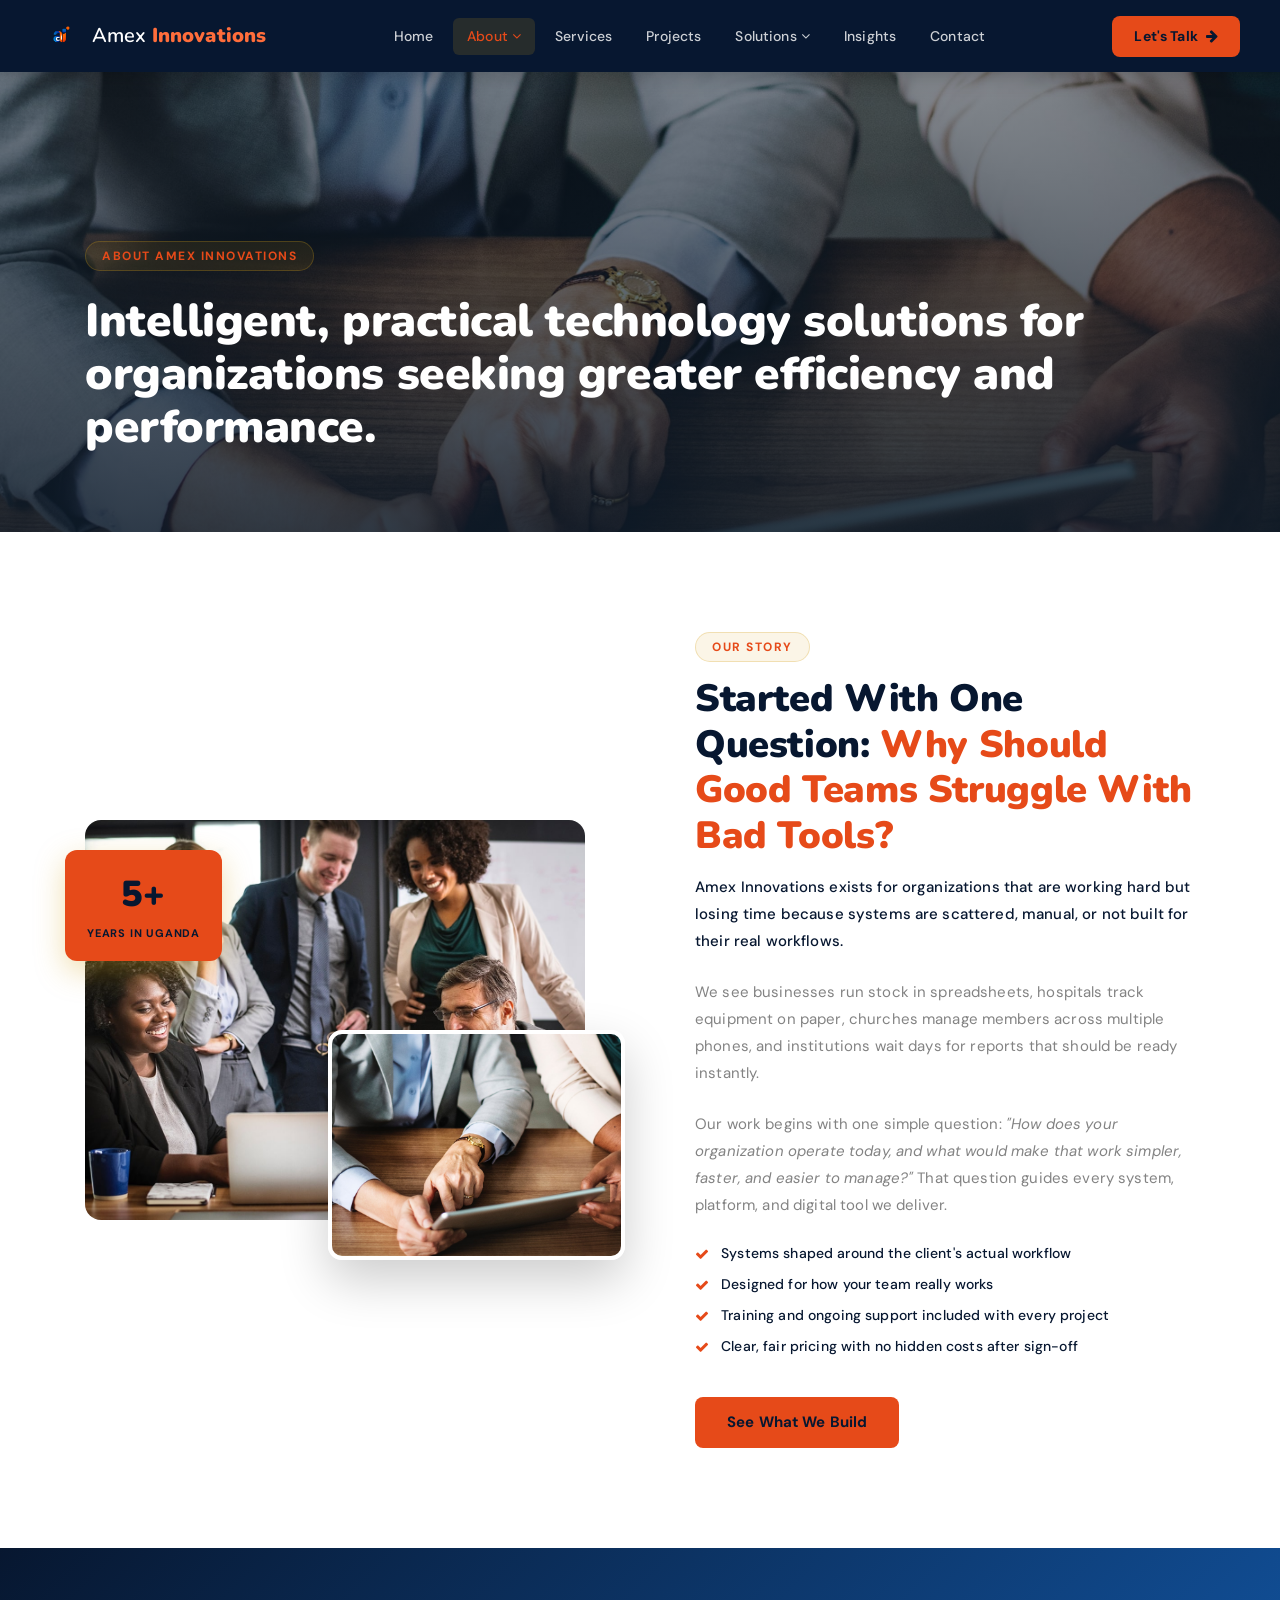
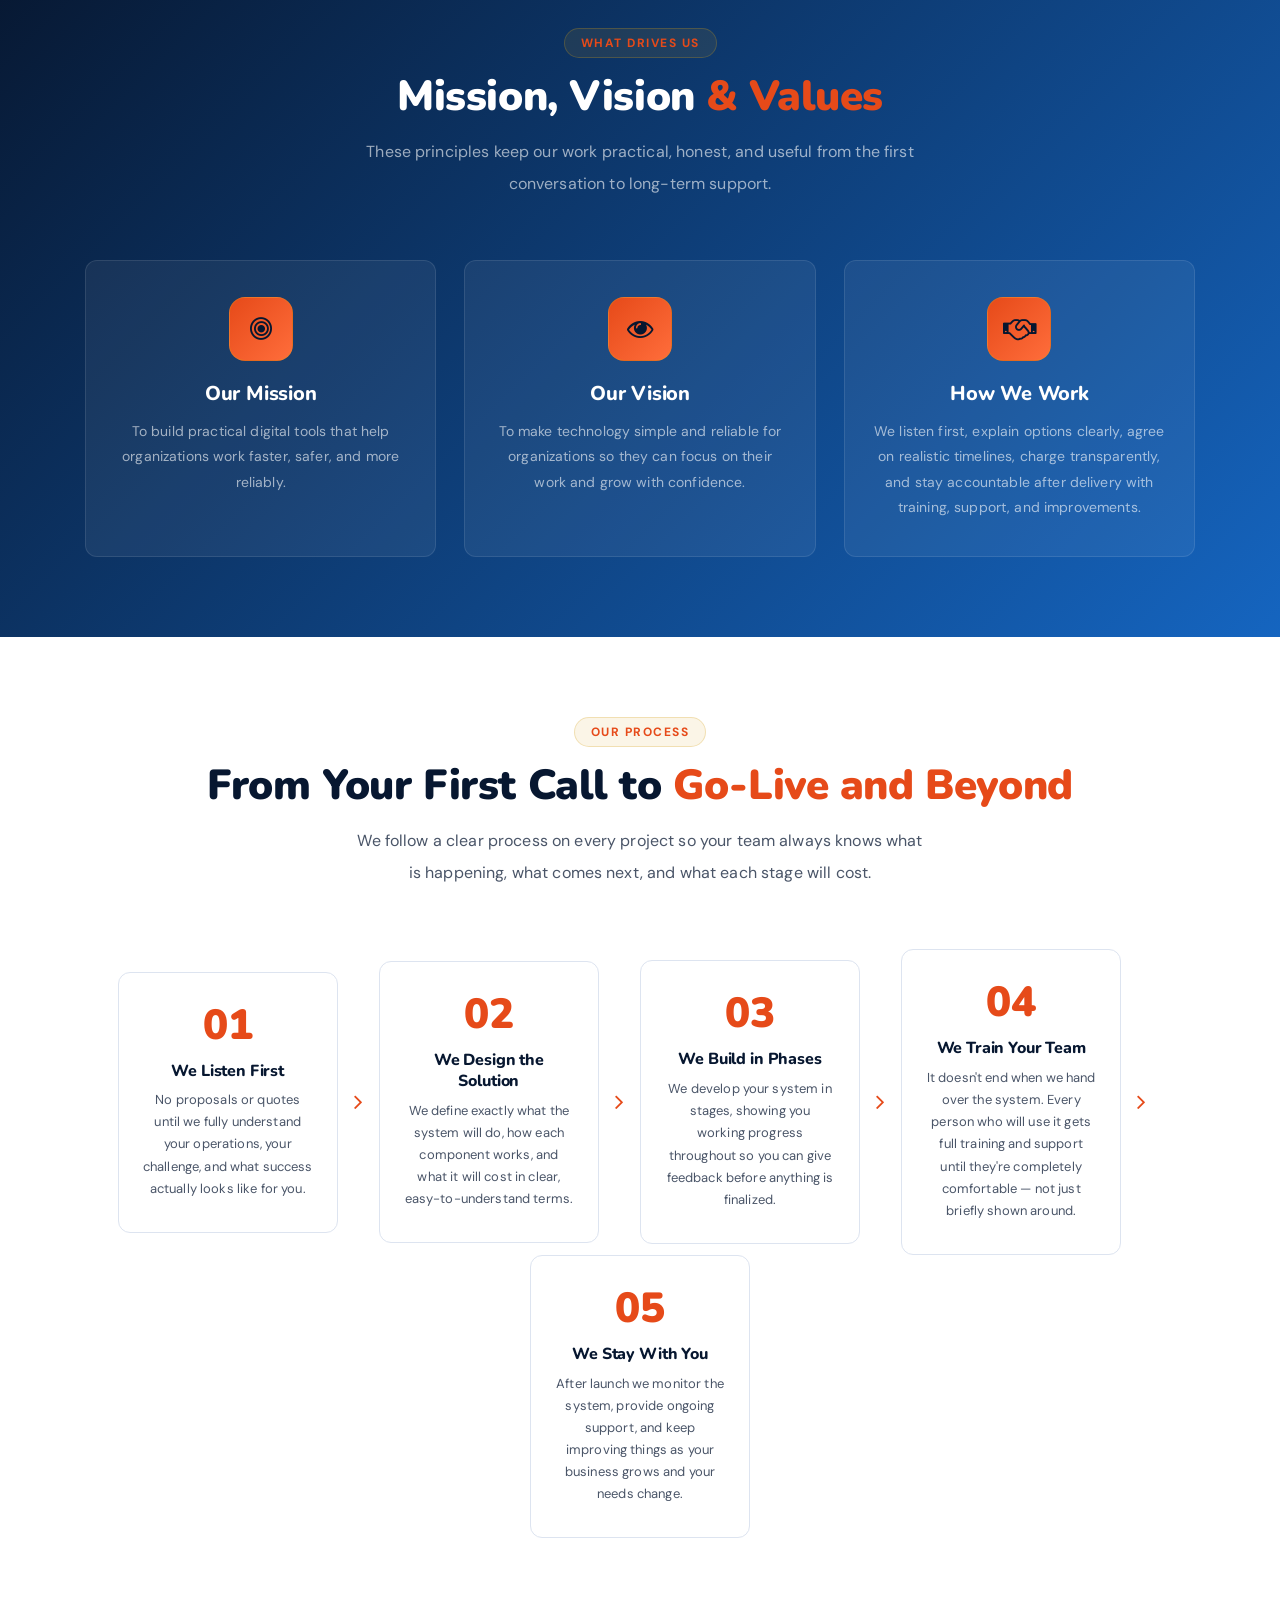
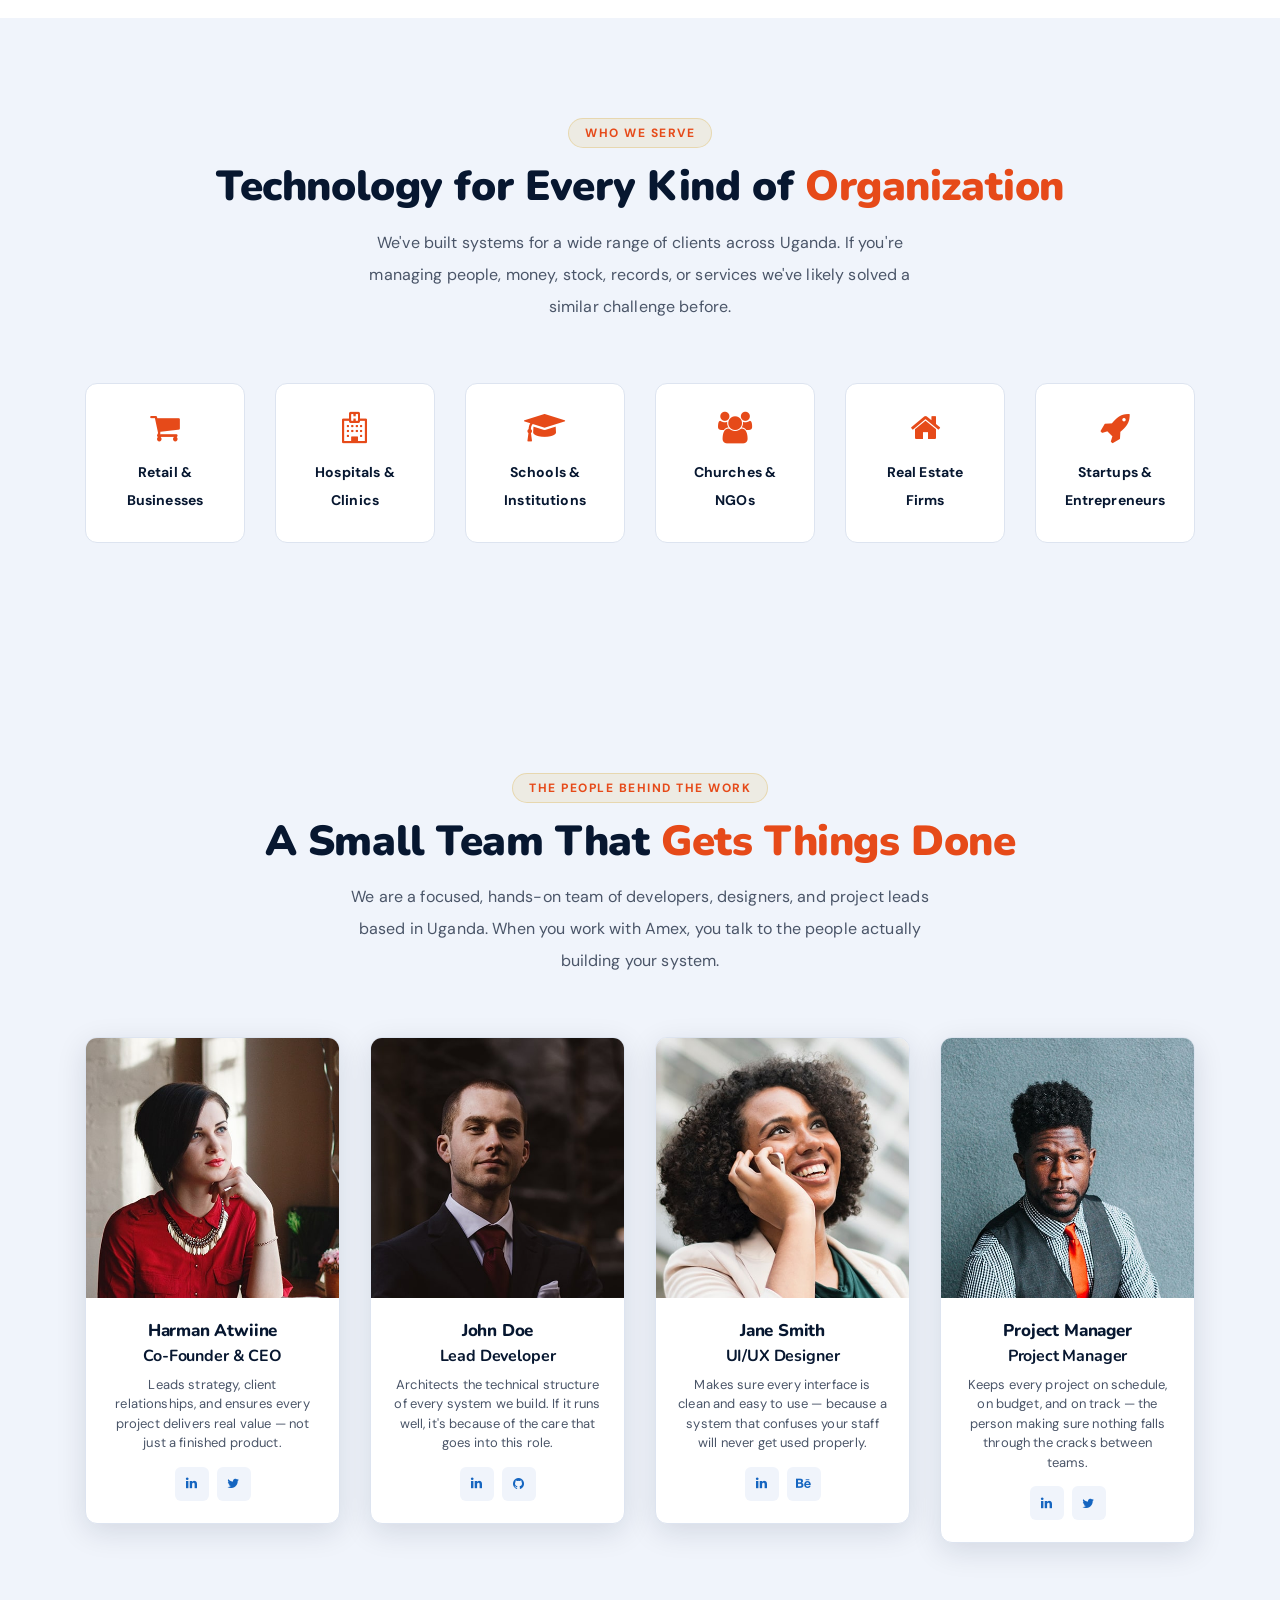
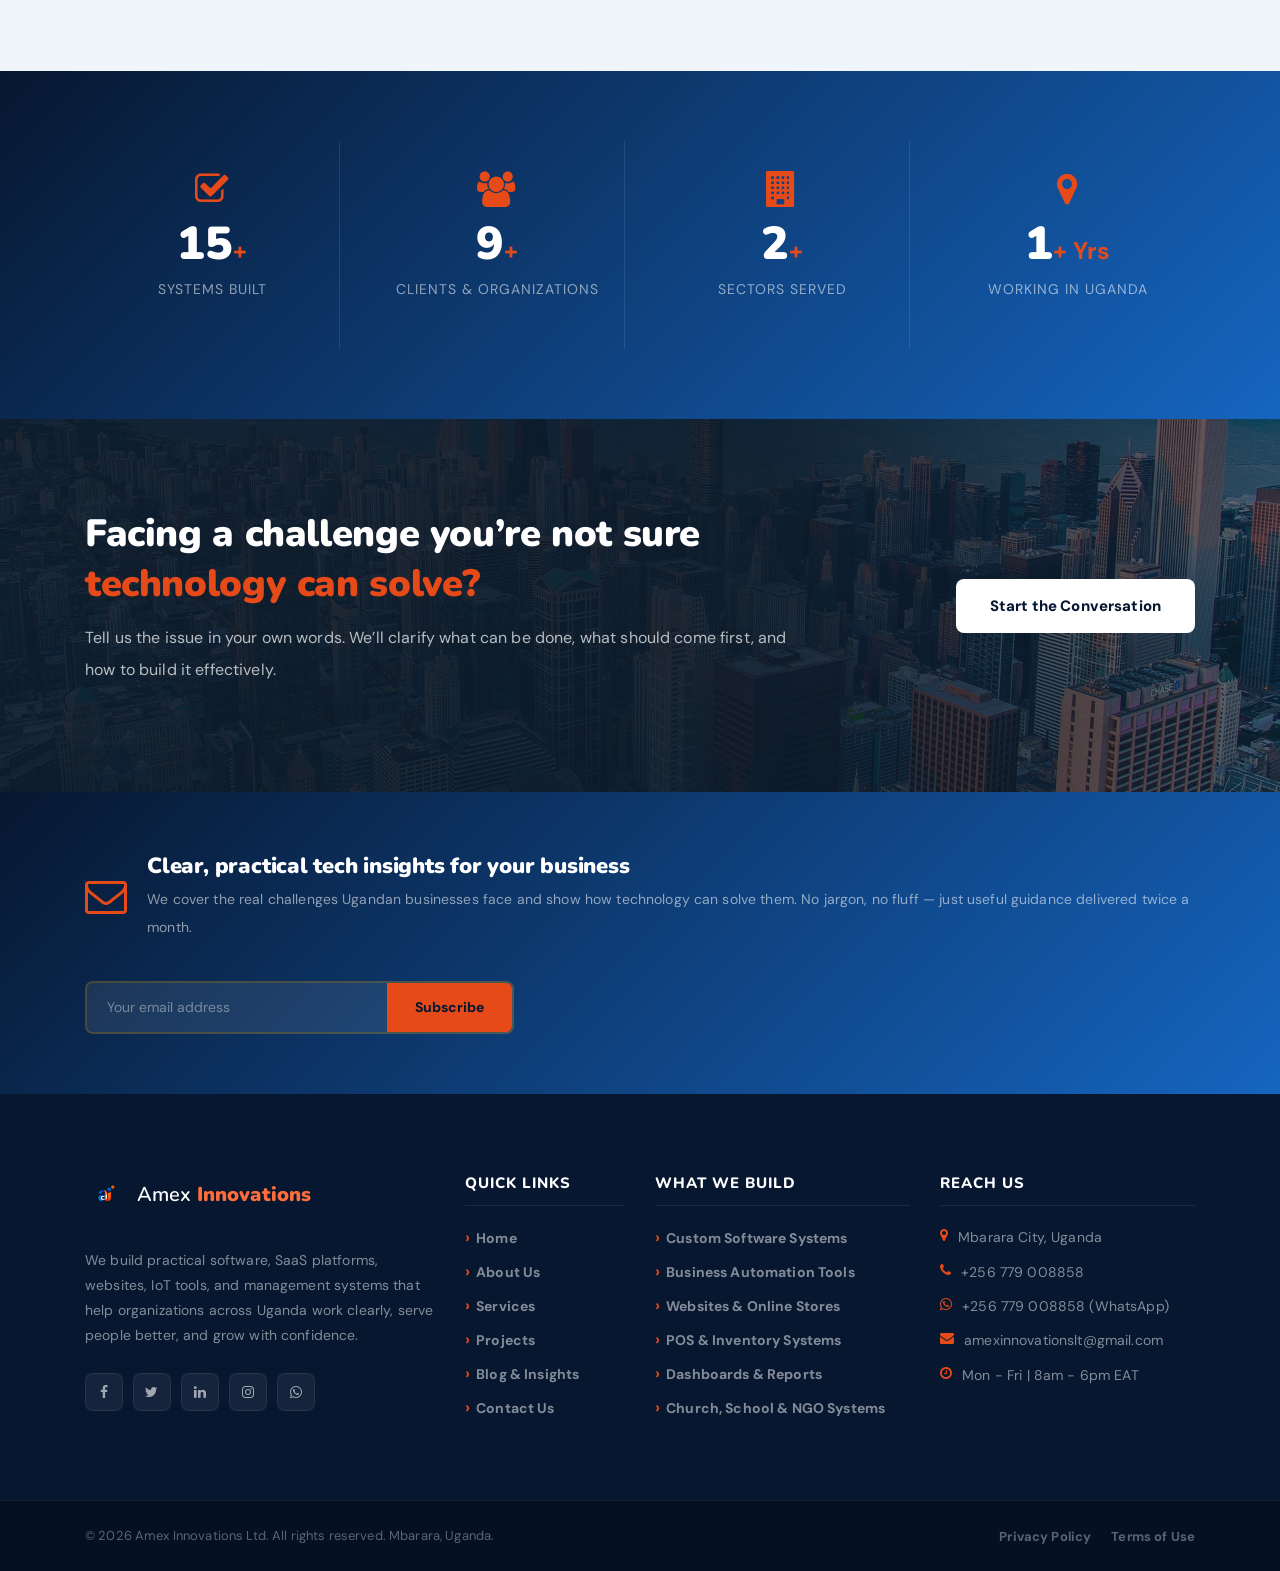
==== commit 3b7f2d3d: "Update site business copy" ====
--- a/about.html
+++ b/about.html
@@ -2,7 +2,7 @@
 <html lang="en">
 <head>
     <meta charset="UTF-8">
-    <meta name="description" content="Amex Innovations Ltd — a Kampala-based technology company that builds custom software, management systems, and digital tools for businesses and organizations across Uganda.">
+    <meta name="description" content="Amex Innovations Ltd is a Mbarara-based technology company building practical software, SaaS platforms, IoT tools, and management systems for organizations across Uganda.">
     <meta http-equiv="X-UA-Compatible" content="IE=edge">
     <meta name="viewport" content="width=device-width, initial-scale=1, shrink-to-fit=no">
     <title>About Us — Amex Innovations Ltd</title>
@@ -39,13 +39,13 @@
                     <li><a href="services.html">Services</a></li>
                     <li><a href="projects.html">Projects</a></li>
                     <li class="has-drop">
-                        <a href="#">Solutions <i class="fa fa-angle-down"></i></a>
+                        <a href="services.html">Solutions <i class="fa fa-angle-down"></i></a>
                         <ul class="ve-dropdown">
-                            <li><a href="#">Businesses &amp; Retail Shops</a></li>
-                            <li><a href="#">Hospitals &amp; Clinics</a></li>
-                            <li><a href="#">Schools &amp; NGOs</a></li>
-                            <li><a href="#">Churches &amp; Faith Orgs</a></li>
-                            <li><a href="#">Startups &amp; Entrepreneurs</a></li>
+                            <li><a href="services.html">Business &amp; Retail Systems</a></li>
+                            <li><a href="services.html">Healthcare Systems</a></li>
+                            <li><a href="services.html">School &amp; NGO Systems</a></li>
+                            <li><a href="services.html">Church &amp; Community Tools</a></li>
+                            <li><a href="services.html">Startup &amp; SaaS Platforms</a></li>
                         </ul>
                     </li>
                     <li><a href="post.html">Insights</a></li>
@@ -63,7 +63,7 @@
                 <li><a href="about.html">About</a></li>
                 <li><a href="services.html">Services</a></li>
                 <li><a href="projects.html">Projects</a></li>
-                <li><a href="#">Solutions</a></li>
+                <li><a href="services.html">Solutions</a></li>
                 <li><a href="post.html">Insights</a></li>
                 <li><a href="contact.html">Contact</a></li>
             </ul>
@@ -75,13 +75,7 @@
         <div class="ve-page-hero-overlay"></div>
         <div class="container ve-page-hero-content">
             <span class="ve-section-tag">About Amex Innovations</span>
-            <h1>We're Not Just a Tech Company.<br>We're Your <span>Technology Partner.</span></h1>
-            <nav aria-label="breadcrumb">
-                <ol class="ve-breadcrumb">
-                    <li><a href="index.html">Home</a></li>
-                    <li class="active">About Us</li>
-                </ol>
-            </nav>
+            <h1>Intelligent, practical technology solutions for organizations seeking greater efficiency and performance.</h1>
         </div>
     </section>
 
@@ -102,16 +96,15 @@
                 <div class="col-12 col-lg-6 wow fadeInRight" data-wow-delay="200ms">
                     <div class="ve-about-text">
                         <span class="ve-section-tag">Our Story</span>
-                        <h2>Started With One Question: <span>Why Are Businesses Still Working This Hard?</span></h2>
-                        <p class="ve-lead">Amex Innovations was founded in Kampala after watching too many businesses struggle — not because of lack of effort, but because they were working with the wrong tools.</p>
-                        <p>Spreadsheets that broke. Paper records nobody could find. WhatsApp groups being used as inventory systems. Cash registers that gave you a receipt but couldn't tell you your actual profit. Manual reports that took days to produce and were already outdated by the time they were ready.</p>
-                        <p>We started asking a different question. Instead of "what app can we sell you?", we asked: <em>"How does your business actually work, and what would genuinely make it work better?"</em> That question is still the foundation of everything we build today.</p>
+                        <h2>Started With One Question: <span>Why Should Good Teams Struggle With Bad Tools?</span></h2>
+                        <p class="ve-lead">Amex Innovations exists for organizations that are working hard but losing time because systems are scattered, manual, or not built for their real workflows.</p>
+                        <p>We see businesses run stock in spreadsheets, hospitals track equipment on paper, churches manage members across multiple phones, and institutions wait days for reports that should be ready instantly.</p>
+                        <p>Our work begins with one simple question: <em>"How does your organization operate today, and what would make that work simpler, faster, and easier to manage?"</em> That question guides every system, platform, and digital tool we deliver.</p>
                         <div class="ve-about-features">
-                            <div class="ve-af-item"><i class="fa fa-check"></i><span>Every system is built from scratch — no recycled templates</span></div>
-                            <div class="ve-af-item"><i class="fa fa-check"></i><span>Built and supported locally, right here in Kampala</span></div>
-                            <div class="ve-af-item"><i class="fa fa-check"></i><span>Designed around how your team actually works</span></div>
-                            <div class="ve-af-item"><i class="fa fa-check"></i><span>Staff training and ongoing support included in every project</span></div>
-                            <div class="ve-af-item"><i class="fa fa-check"></i><span>Fair, transparent pricing — no hidden costs after sign-off</span></div>
+                            <div class="ve-af-item"><i class="fa fa-check"></i><span>Systems shaped around the client's actual workflow</span></div>
+                            <div class="ve-af-item"><i class="fa fa-check"></i><span>Designed for how your team really works</span></div>
+                            <div class="ve-af-item"><i class="fa fa-check"></i><span>Training and ongoing support included with every project</span></div>
+                            <div class="ve-af-item"><i class="fa fa-check"></i><span>Clear, fair pricing with no hidden costs after sign-off</span></div>
                         </div>
                         <a href="services.html" class="ve-btn-primary mt-30">See What We Build</a>
                     </div>
@@ -126,23 +119,23 @@
             <div class="ve-section-header text-center">
                 <span class="ve-section-tag">What Drives Us</span>
                 <h2 style="color:#fff;">Mission, Vision <span>&amp; Values</span></h2>
-                <p style="color:rgba(255,255,255,0.6);">Three things we come back to every time we start a new project — no matter who the client is or how big the system.</p>
+                <p style="color:rgba(255,255,255,0.6);">These principles keep our work practical, honest, and useful from the first conversation to long-term support.</p>
             </div>
             <div class="ve-mvv-grid">
                 <div class="ve-mvv-card wow fadeInUp" data-wow-delay="100ms">
                     <div class="ve-mvv-icon"><i class="fa fa-bullseye"></i></div>
                     <h4>Our Mission</h4>
-                    <p>To help businesses, institutions, and organizations across Uganda replace slow, manual, disorganized ways of working with digital systems that are practical, affordable, and genuinely useful — not just impressive in a demo.</p>
+                    <p>To build practical digital tools that help organizations work faster, safer, and more reliably.</p>
                 </div>
                 <div class="ve-mvv-card wow fadeInUp" data-wow-delay="250ms">
                     <div class="ve-mvv-icon"><i class="fa fa-eye"></i></div>
                     <h4>Our Vision</h4>
-                    <p>A Uganda where every business — whether a corner shop, a hospital, a school, or a growing startup — has access to the kind of technology that helps it run properly, compete confidently, and grow with full visibility of its own numbers.</p>
+                    <p>To make technology simple and reliable for organizations so they can focus on their work and grow with confidence.</p>
                 </div>
                 <div class="ve-mvv-card wow fadeInUp" data-wow-delay="400ms">
                     <div class="ve-mvv-icon"><i class="fa fa-handshake-o"></i></div>
                     <h4>How We Work</h4>
-                    <p>Honest conversations. Realistic timelines. Fair pricing. We tell you what technology can and cannot do for your situation, we build what we agree on, and we stay accountable long after the project is complete.</p>
+                    <p>We listen first, explain options clearly, agree on realistic timelines, charge transparently, and stay accountable after delivery with training, support, and improvements.</p>
                 </div>
             </div>
         </div>
@@ -154,7 +147,7 @@
             <div class="ve-section-header text-center">
                 <span class="ve-section-tag">Our Process</span>
                 <h2>From Your First Call to <span>Go-Live and Beyond</span></h2>
-                <p>We follow a clear, honest process on every project — so you always know what's happening, what's next, and what it costs.</p>
+                <p>We follow a clear process on every project so your team always knows what is happening, what comes next, and what each stage will cost.</p>
             </div>
             <div class="ve-process-grid">
 
@@ -168,7 +161,7 @@
                 <div class="ve-process-step wow fadeInUp" data-wow-delay="200ms">
                     <div class="ve-process-num">02</div>
                     <h5>We Design the Solution</h5>
-                    <p>We map out exactly what the system will do, how each part works, and what it will cost — in plain language, not technical jargon.</p>
+                    <p>We define exactly what the system will do, how each component works, and what it will cost in clear, easy-to-understand terms.</p>
                 </div>
                 <div class="ve-process-arrow"><i class="fa fa-angle-right"></i></div>
 
@@ -182,14 +175,14 @@
                 <div class="ve-process-step wow fadeInUp" data-wow-delay="400ms">
                     <div class="ve-process-num">04</div>
                     <h5>We Train Your Team</h5>
-                    <p>We don't hand over a system and disappear. Every person who will use it gets trained until they are fully comfortable — not just briefly shown.</p>
+                        <p>It doesn't end when we hand over the system. Every person who will use it gets full training and support until they're completely comfortable — not just briefly shown around.</p>
                 </div>
                 <div class="ve-process-arrow"><i class="fa fa-angle-right"></i></div>
 
                 <div class="ve-process-step wow fadeInUp" data-wow-delay="500ms">
                     <div class="ve-process-num">05</div>
                     <h5>We Stay With You</h5>
-                    <p>After launch we monitor the system, fix issues fast, and keep improving things as your business grows and your needs change.</p>
+                    <p>After launch we monitor the system, provide ongoing support, and keep improving things as your business grows and your needs change.</p>
                 </div>
 
             </div>
@@ -202,7 +195,7 @@
             <div class="ve-section-header text-center">
                 <span class="ve-section-tag">Who We Serve</span>
                 <h2>Technology for Every Kind of <span>Organization</span></h2>
-                <p>We've built systems for a wide range of clients across Uganda. If you're managing people, money, stock, records, or services — we've likely solved a similar problem before.</p>
+                <p>We've built systems for a wide range of clients across Uganda. If you're managing people, money, stock, records, or services we've likely solved a similar challenge before.</p>
             </div>
             <div class="row">
                 <div class="col-6 col-md-4 col-lg-2 wow fadeInUp" data-wow-delay="100ms" style="margin-bottom:30px;">
@@ -251,14 +244,15 @@
             <div class="ve-section-header text-center">
                 <span class="ve-section-tag">The People Behind the Work</span>
                 <h2>A Small Team That <span>Gets Things Done</span></h2>
-                <p>We are a focused, hands-on team of developers, designers, and project leads — all based in Kampala. When you work with Amex, you talk to the people actually building your system.</p>
+                <p>We are a focused, hands-on team of developers, designers, and project leads based in Uganda. When you work with Amex, you talk to the people actually building your system.</p>
             </div>
             <div class="row justify-content-center">
                 <div class="col-12 col-sm-6 col-lg-3 wow fadeInUp" data-wow-delay="100ms">
                     <div class="ve-team-card">
                         <div class="ve-team-img bg-img" style="background-image:url(img/bg-img/15.jpg);"></div>
                         <div class="ve-team-info">
-                            <h5>Founder &amp; CEO</h5>
+                            <h5>Harman Atwiine</h5>
+                            <h6>Co-Founder &amp; CEO</h6>
                             <span>Leads strategy, client relationships, and ensures every project delivers real value — not just a finished product.</span>
                             <div class="ve-team-social">
                                 <a href="#" title="LinkedIn"><i class="fa fa-linkedin"></i></a>
@@ -271,7 +265,8 @@
                     <div class="ve-team-card">
                         <div class="ve-team-img bg-img" style="background-image:url(img/bg-img/16.jpg);"></div>
                         <div class="ve-team-info">
-                            <h5>Lead Developer</h5>
+                            <h5>John Doe</h5>
+                            <h6>Lead Developer</h6>
                             <span>Architects the technical structure of every system we build. If it runs well, it's because of the care that goes into this role.</span>
                             <div class="ve-team-social">
                                 <a href="#" title="LinkedIn"><i class="fa fa-linkedin"></i></a>
@@ -284,7 +279,8 @@
                     <div class="ve-team-card">
                         <div class="ve-team-img bg-img" style="background-image:url(img/bg-img/17.jpg);"></div>
                         <div class="ve-team-info">
-                            <h5>UI/UX Designer</h5>
+                            <h5>Jane Smith</h5>
+                            <h6>UI/UX Designer</h6>
                             <span>Makes sure every interface is clean and easy to use — because a system that confuses your staff will never get used properly.</span>
                             <div class="ve-team-social">
                                 <a href="#" title="LinkedIn"><i class="fa fa-linkedin"></i></a>
@@ -298,6 +294,7 @@
                         <div class="ve-team-img bg-img" style="background-image:url(img/bg-img/18.jpg);"></div>
                         <div class="ve-team-info">
                             <h5>Project Manager</h5>
+                            <h6>Project Manager</h6>
                             <span>Keeps every project on schedule, on budget, and on track — the person making sure nothing falls through the cracks between teams.</span>
                             <div class="ve-team-social">
                                 <a href="#" title="LinkedIn"><i class="fa fa-linkedin"></i></a>
@@ -344,8 +341,8 @@
         <div class="container ve-cta-content">
             <div class="row align-items-center">
                 <div class="col-12 col-lg-8">
-                    <h2>Have a Problem You're Not Sure <span>Technology Can Solve?</span></h2>
-                    <p>Let's find out together. Bring us your challenge — in your own words, no technical knowledge needed — and we'll have an honest conversation about what's possible and what it would take to get there.</p>
+                    <h2>Facing a challenge you&#8217;re not sure <span>technology can solve?</span></h2>
+                    <p>Tell us the issue in your own words. We&#8217;ll clarify what can be done, what should come first, and how to build it effectively.</p>
                 </div>
                 <div class="col-12 col-lg-4 text-lg-right">
                     <a href="contact.html" class="ve-btn-white">Start the Conversation</a>
@@ -361,8 +358,8 @@
                 <div class="ve-nl-left">
                     <i class="fa fa-envelope-o"></i>
                     <div>
-                        <h3>Straight Talk on Tech for Your Business</h3>
-                        <p>Real stories, practical advice, and honest insights on digital tools for Ugandan businesses — twice a month, no jargon.</p>
+                        <h3>Clear, practical tech insights for your business</h3>
+                        <p>We cover the real challenges Ugandan businesses face and show how technology can solve them. No jargon, no fluff — just useful guidance delivered twice a month.</p>
                     </div>
                 </div>
                 <div class="ve-nl-right">
@@ -385,7 +382,7 @@
                             <span class="ve-logo-icon"><img src="img/core-img/logo.png" alt="Amex Innovations"></span>
                             <span class="ve-logo-text">Amex <strong>Innovations</strong></span>
                         </a>
-                        <p>We build software, systems, and digital tools that help businesses, hospitals, schools, churches, and organizations across Uganda work properly — and grow confidently.</p>
+                        <p>We build practical software, SaaS platforms, websites, IoT tools, and management systems that help organizations across Uganda work clearly, serve people better, and grow with confidence.</p>
                         <div class="ve-social">
                             <a href="#" title="Facebook"><i class="fa fa-facebook"></i></a>
                             <a href="#" title="Twitter / X"><i class="fa fa-twitter"></i></a>
@@ -409,22 +406,22 @@
                 <div class="col-12 col-sm-6 col-lg-3 mb-50">
                     <h5 class="ve-footer-title">What We Build</h5>
                     <ul class="ve-footer-links">
-                        <li><a href="#">Custom Software Systems</a></li>
-                        <li><a href="#">Business Automation Tools</a></li>
-                        <li><a href="#">Websites &amp; Online Stores</a></li>
-                        <li><a href="#">POS &amp; Inventory Systems</a></li>
-                        <li><a href="#">Dashboards &amp; Reports</a></li>
-                        <li><a href="#">Church, School &amp; NGO Systems</a></li>
+                        <li><a href="services.html">Custom Software Systems</a></li>
+                        <li><a href="services.html">Business Automation Tools</a></li>
+                        <li><a href="services.html">Websites &amp; Online Stores</a></li>
+                        <li><a href="services.html">POS &amp; Inventory Systems</a></li>
+                        <li><a href="services.html">Dashboards &amp; Reports</a></li>
+                        <li><a href="services.html">Church, School &amp; NGO Systems</a></li>
                     </ul>
                 </div>
                 <div class="col-12 col-sm-6 col-lg-3 mb-50">
                     <h5 class="ve-footer-title">Reach Us</h5>
                     <ul class="ve-footer-contact">
-                        <li><i class="fa fa-map-marker"></i> Kampala, Uganda</li>
-                        <li><i class="fa fa-phone"></i> +256 700 000 000</li>
-                        <li><i class="fa fa-whatsapp"></i> +256 700 000 000 (WhatsApp)</li>
-                        <li><i class="fa fa-envelope"></i> info@amexinnovations.com</li>
-                        <li><i class="fa fa-clock-o"></i> Mon – Fri &nbsp;|&nbsp; 8am – 6pm EAT</li>
+                        <li><i class="fa fa-map-marker"></i> Mbarara City, Uganda</li>
+                        <li><i class="fa fa-phone"></i> +256 779 008858</li>
+                        <li><i class="fa fa-whatsapp"></i> +256 779 008858 (WhatsApp)</li>
+                        <li><i class="fa fa-envelope"></i> amexinnovationslt@gmail.com</li>
+                        <li><i class="fa fa-clock-o"></i> Mon - Fri | 8am - 6pm EAT</li>
                     </ul>
                 </div>
             </div>
@@ -432,7 +429,7 @@
         <div class="ve-footer-bottom">
             <div class="container">
                 <div class="ve-footer-bottom-inner">
-                    <p>&copy; <script>document.write(new Date().getFullYear());</script> Amex Innovations Ltd. All rights reserved. Kampala, Uganda.</p>
+                    <p>&copy; <script>document.write(new Date().getFullYear());</script> Amex Innovations Ltd. All rights reserved. Mbarara, Uganda.</p>
                     <ul>
                         <li><a href="#">Privacy Policy</a></li>
                         <li><a href="#">Terms of Use</a></li>
--- a/style.css
+++ b/style.css
@@ -353,7 +353,7 @@
     background-color: #0e9c7f;
     color: #ffffff; }
 
-/* :: 3.7.0 Credit Button */
+/* :: 3.7.0 CTA Button */
 .credit-btn {
   -webkit-transition-duration: 500ms;
   transition-duration: 500ms;
--- a/css/custom-override.css
+++ b/css/custom-override.css
@@ -1,6 +1,6 @@
 /* ============================================================
-   VaultEdge — Custom Override CSS
-   Completely new visual identity: dark navy + gold accent
+   Amex Innovations - Custom Override CSS
+   Visual identity: dark navy + orange accent
    Fonts: Nunito (headings) + DM Sans (body)
    ============================================================ */
 
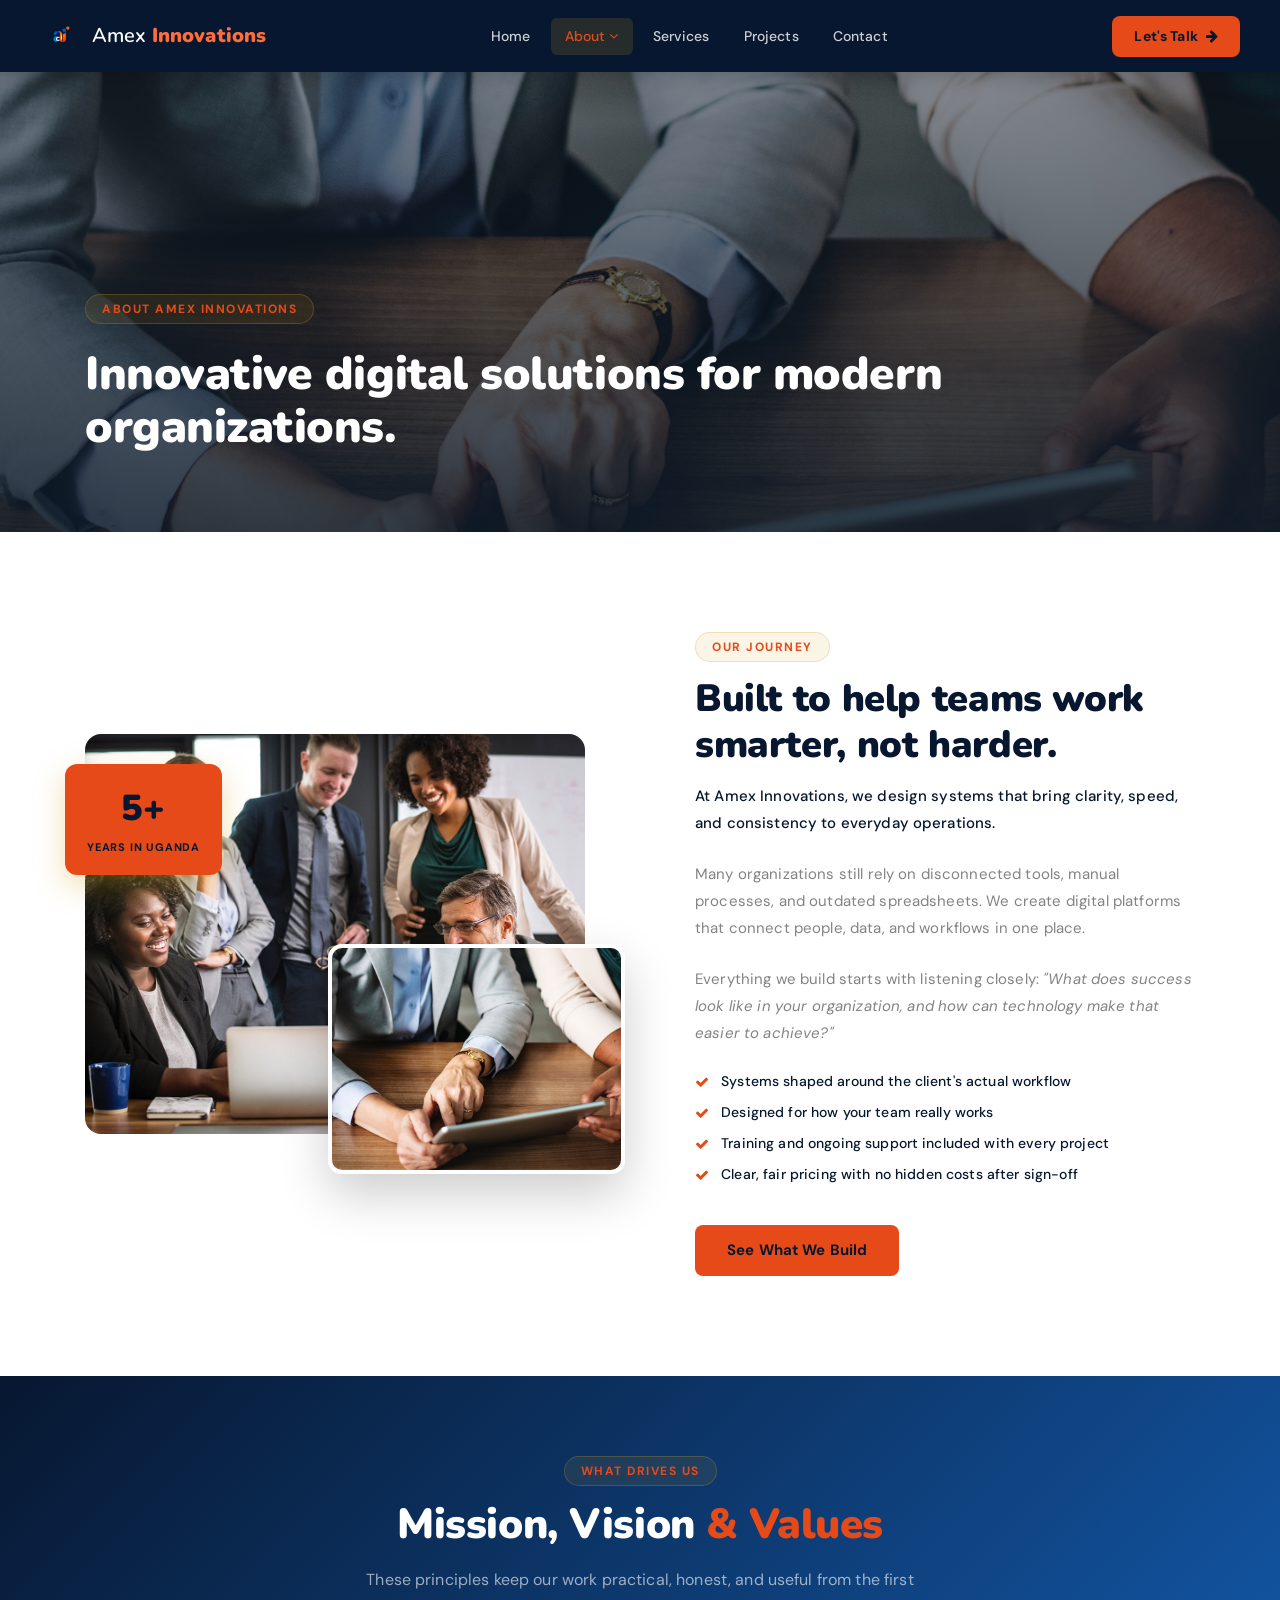
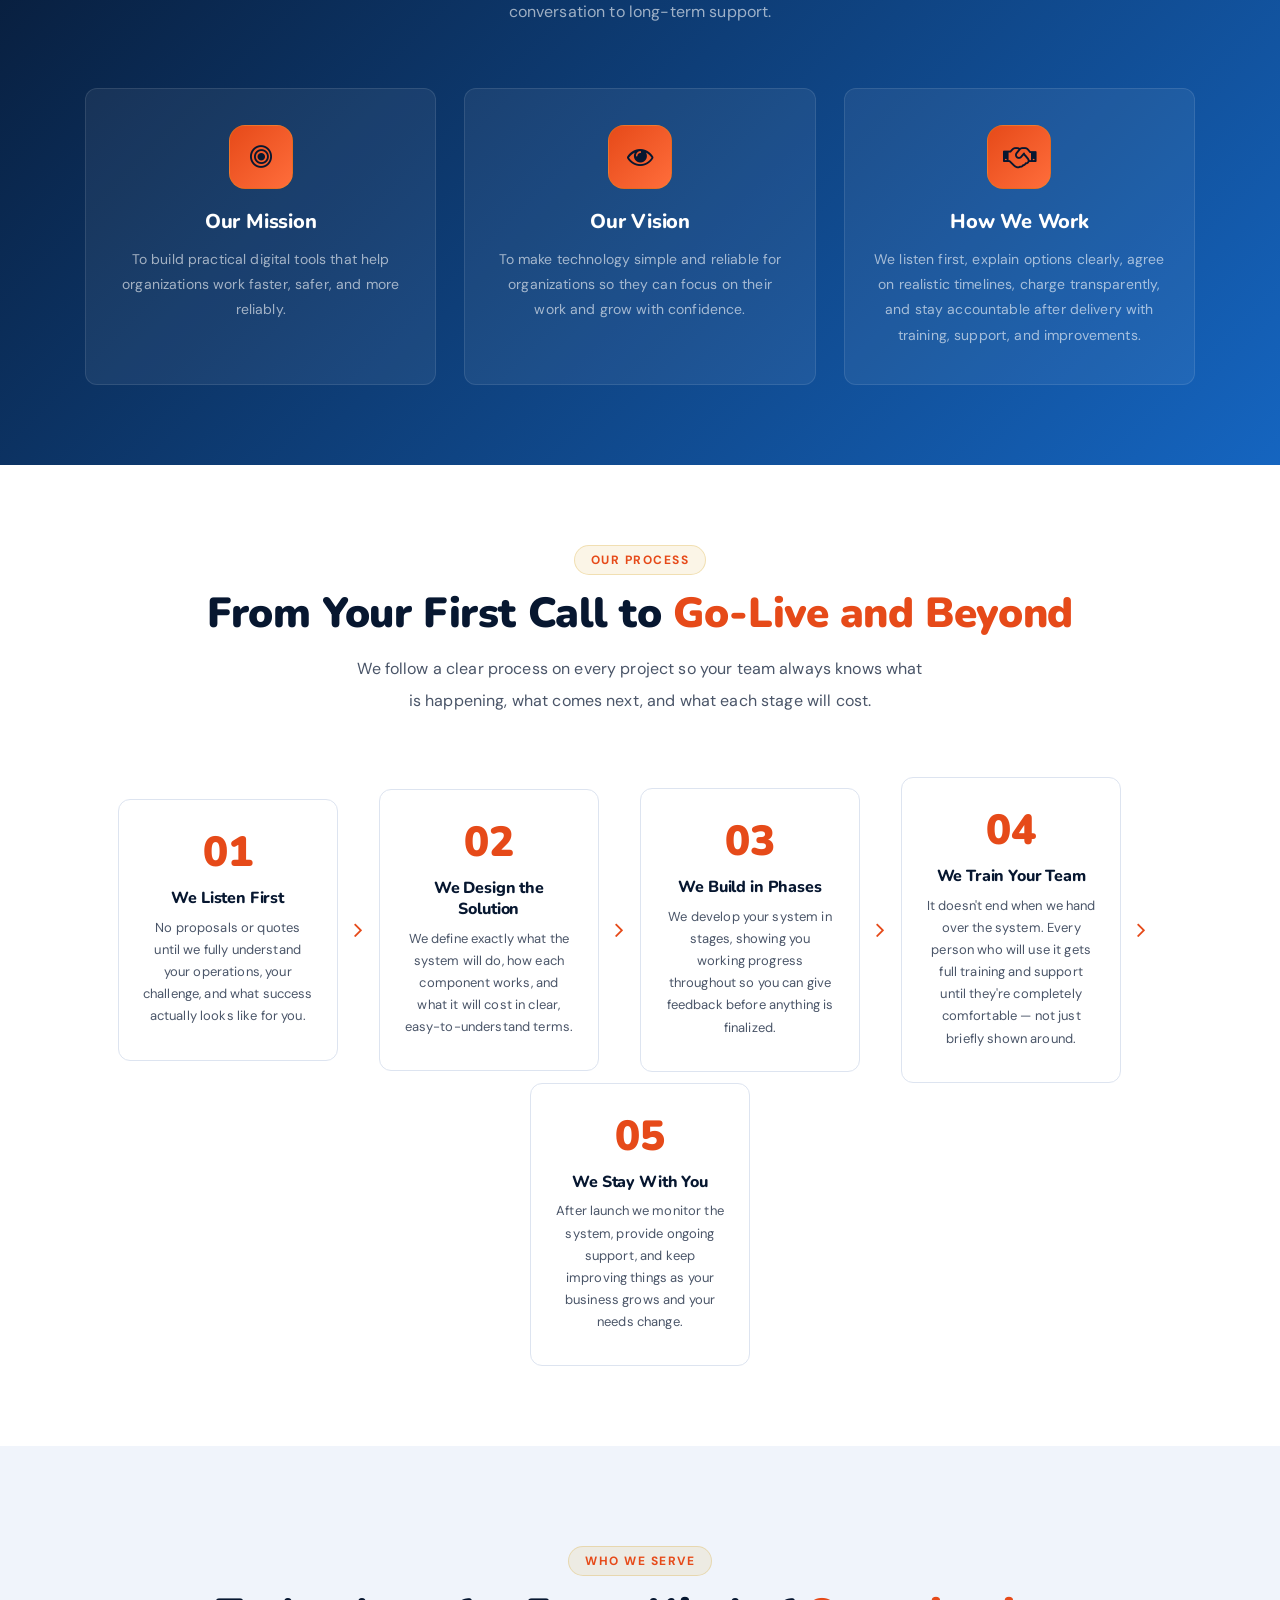
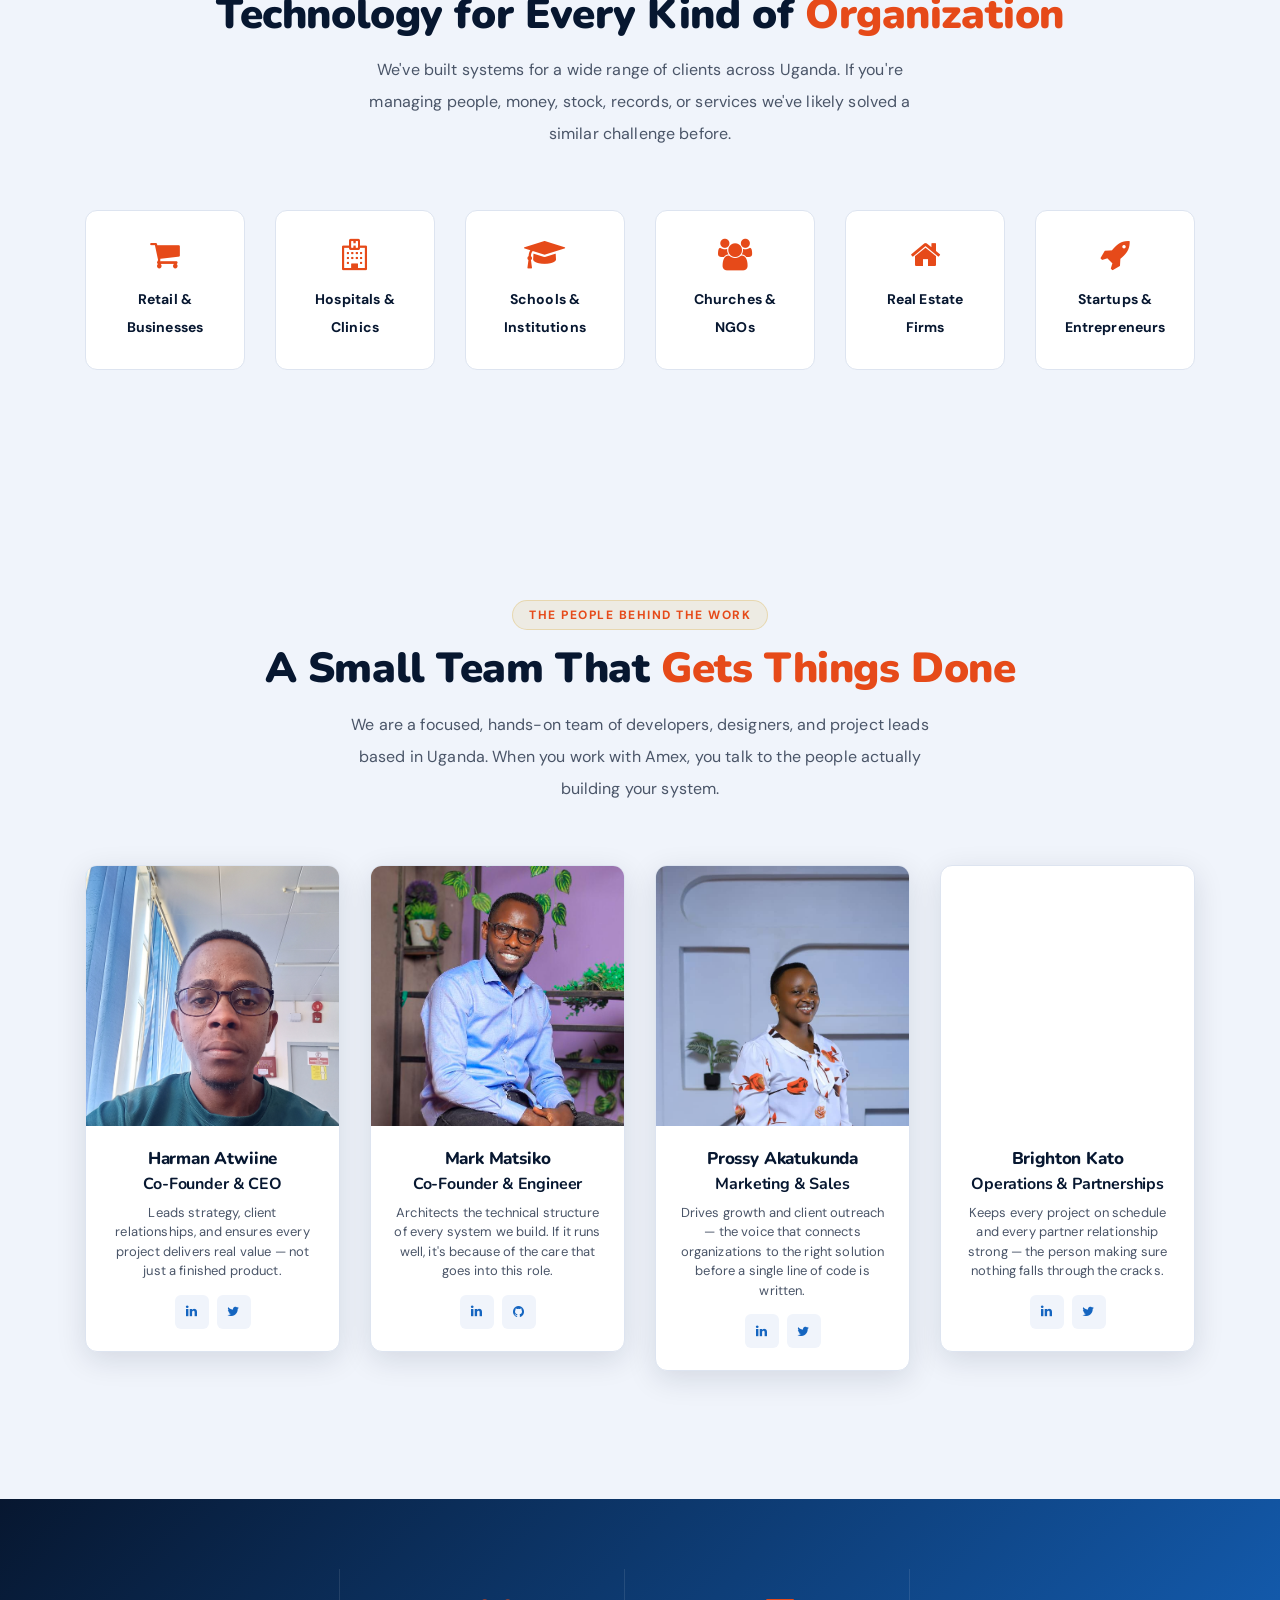
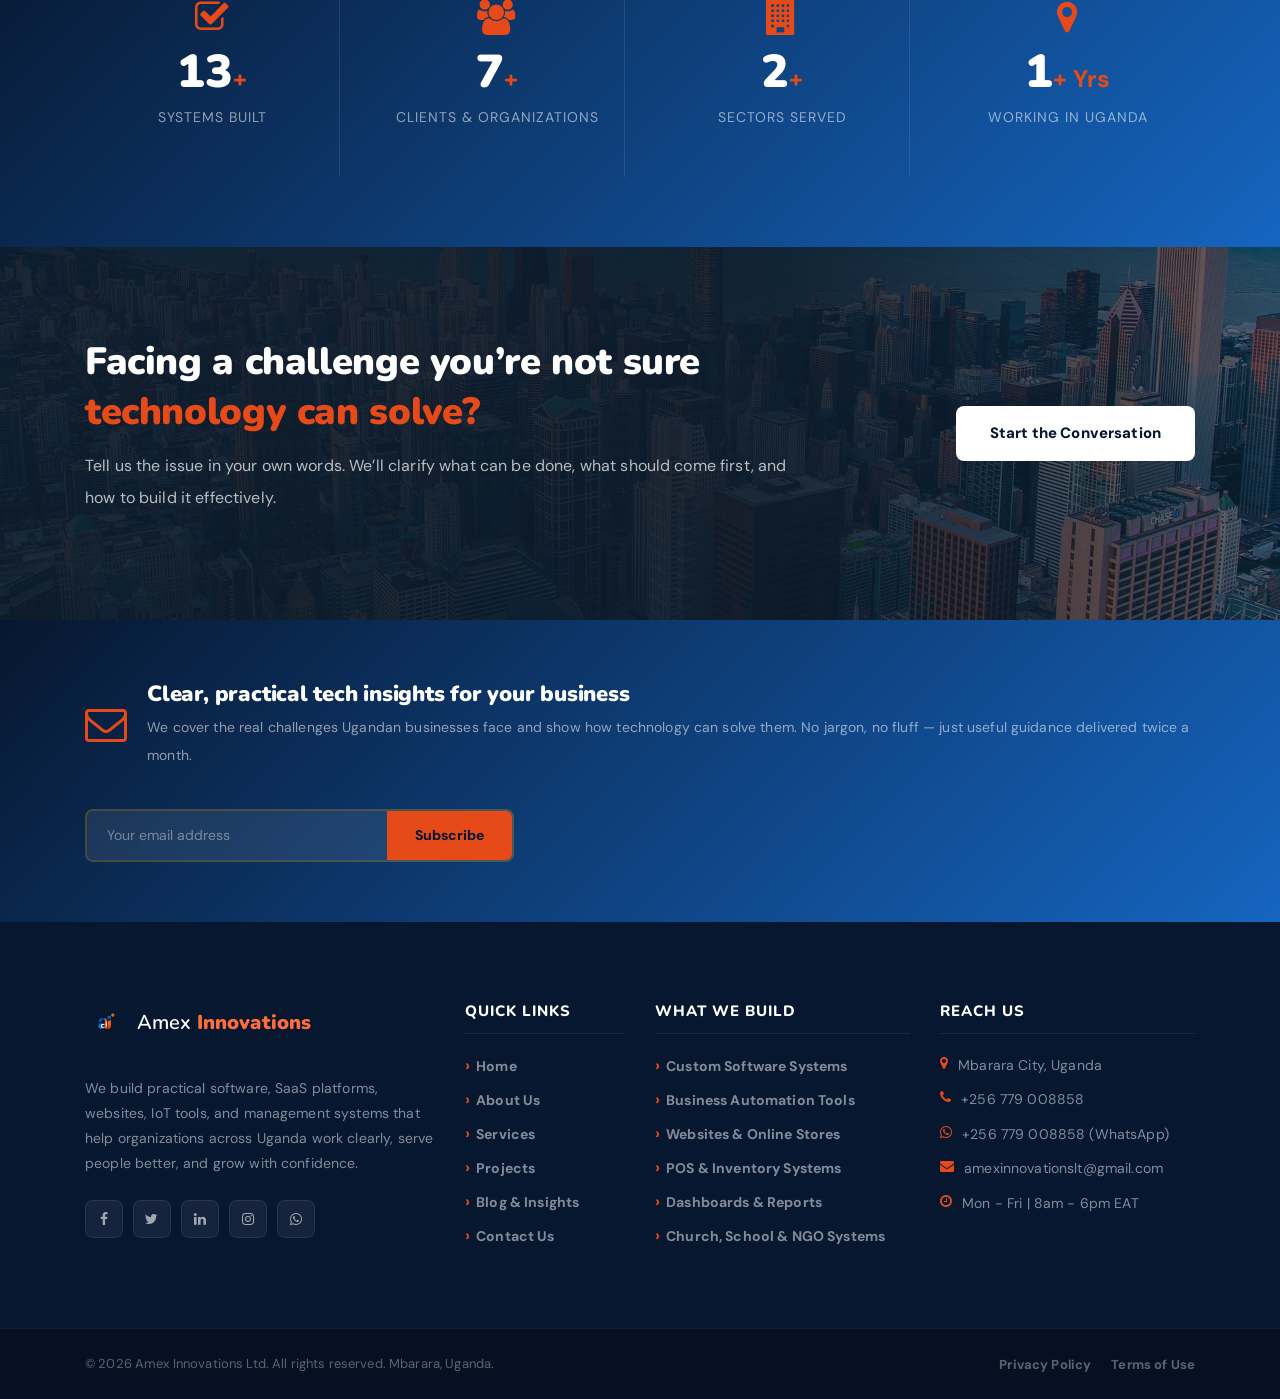
==== commit 09308a0b: "Update site content, nav, team photos, favicon and contact page polish - Remove Solutions and Insigh" ====
--- a/about.html
+++ b/about.html
@@ -6,7 +6,7 @@
     <meta http-equiv="X-UA-Compatible" content="IE=edge">
     <meta name="viewport" content="width=device-width, initial-scale=1, shrink-to-fit=no">
     <title>About Us — Amex Innovations Ltd</title>
-    <link rel="icon" href="img/core-img/favicon.ico">
+    <link rel="icon" type="image/png" href="img/core-img/logo.png">
     <link rel="stylesheet" href="style.css">
     <link rel="stylesheet" href="css/custom-override.css">
 </head>
@@ -38,17 +38,6 @@
                     </li>
                     <li><a href="services.html">Services</a></li>
                     <li><a href="projects.html">Projects</a></li>
-                    <li class="has-drop">
-                        <a href="services.html">Solutions <i class="fa fa-angle-down"></i></a>
-                        <ul class="ve-dropdown">
-                            <li><a href="services.html">Business &amp; Retail Systems</a></li>
-                            <li><a href="services.html">Healthcare Systems</a></li>
-                            <li><a href="services.html">School &amp; NGO Systems</a></li>
-                            <li><a href="services.html">Church &amp; Community Tools</a></li>
-                            <li><a href="services.html">Startup &amp; SaaS Platforms</a></li>
-                        </ul>
-                    </li>
-                    <li><a href="post.html">Insights</a></li>
                     <li><a href="contact.html">Contact</a></li>
                 </ul>
             </nav>
@@ -63,8 +52,6 @@
                 <li><a href="about.html">About</a></li>
                 <li><a href="services.html">Services</a></li>
                 <li><a href="projects.html">Projects</a></li>
-                <li><a href="services.html">Solutions</a></li>
-                <li><a href="post.html">Insights</a></li>
                 <li><a href="contact.html">Contact</a></li>
             </ul>
         </div>
@@ -75,7 +62,7 @@
         <div class="ve-page-hero-overlay"></div>
         <div class="container ve-page-hero-content">
             <span class="ve-section-tag">About Amex Innovations</span>
-            <h1>Intelligent, practical technology solutions for organizations seeking greater efficiency and performance.</h1>
+            <h1>Innovative digital solutions for modern organizations.</h1>
         </div>
     </section>
 
@@ -95,11 +82,11 @@
                 </div>
                 <div class="col-12 col-lg-6 wow fadeInRight" data-wow-delay="200ms">
                     <div class="ve-about-text">
-                        <span class="ve-section-tag">Our Story</span>
-                        <h2>Started With One Question: <span>Why Should Good Teams Struggle With Bad Tools?</span></h2>
-                        <p class="ve-lead">Amex Innovations exists for organizations that are working hard but losing time because systems are scattered, manual, or not built for their real workflows.</p>
-                        <p>We see businesses run stock in spreadsheets, hospitals track equipment on paper, churches manage members across multiple phones, and institutions wait days for reports that should be ready instantly.</p>
-                        <p>Our work begins with one simple question: <em>"How does your organization operate today, and what would make that work simpler, faster, and easier to manage?"</em> That question guides every system, platform, and digital tool we deliver.</p>
+                        <span class="ve-section-tag">Our Journey</span>
+                        <h2>Built to help teams work smarter, not harder.</h2>
+                        <p class="ve-lead">At Amex Innovations, we design systems that bring clarity, speed, and consistency to everyday operations.</p>
+                        <p>Many organizations still rely on disconnected tools, manual processes, and outdated spreadsheets. We create digital platforms that connect people, data, and workflows in one place.</p>
+                        <p>Everything we build starts with listening closely: <em>"What does success look like in your organization, and how can technology make that easier to achieve?"</em></p>
                         <div class="ve-about-features">
                             <div class="ve-af-item"><i class="fa fa-check"></i><span>Systems shaped around the client's actual workflow</span></div>
                             <div class="ve-af-item"><i class="fa fa-check"></i><span>Designed for how your team really works</span></div>
@@ -249,7 +236,7 @@
             <div class="row justify-content-center">
                 <div class="col-12 col-sm-6 col-lg-3 wow fadeInUp" data-wow-delay="100ms">
                     <div class="ve-team-card">
-                        <div class="ve-team-img bg-img" style="background-image:url(img/bg-img/15.jpg);"></div>
+                        <div class="ve-team-img bg-img" style="background-image:url(img/team/harman.jpg);"></div>
                         <div class="ve-team-info">
                             <h5>Harman Atwiine</h5>
                             <h6>Co-Founder &amp; CEO</h6>
@@ -263,10 +250,10 @@
                 </div>
                 <div class="col-12 col-sm-6 col-lg-3 wow fadeInUp" data-wow-delay="200ms">
                     <div class="ve-team-card">
-                        <div class="ve-team-img bg-img" style="background-image:url(img/bg-img/16.jpg);"></div>
+                        <div class="ve-team-img bg-img" style="background-image:url(img/team/mark.png);"></div>
                         <div class="ve-team-info">
-                            <h5>John Doe</h5>
-                            <h6>Lead Developer</h6>
+                            <h5>Mark Matsiko</h5>
+                            <h6>Co-Founder &amp; Engineer</h6>
                             <span>Architects the technical structure of every system we build. If it runs well, it's because of the care that goes into this role.</span>
                             <div class="ve-team-social">
                                 <a href="#" title="LinkedIn"><i class="fa fa-linkedin"></i></a>
@@ -277,25 +264,25 @@
                 </div>
                 <div class="col-12 col-sm-6 col-lg-3 wow fadeInUp" data-wow-delay="300ms">
                     <div class="ve-team-card">
-                        <div class="ve-team-img bg-img" style="background-image:url(img/bg-img/17.jpg);"></div>
+                        <div class="ve-team-img bg-img" style="background-image:url(img/team/prossy.jpg);"></div>
                         <div class="ve-team-info">
-                            <h5>Jane Smith</h5>
-                            <h6>UI/UX Designer</h6>
-                            <span>Makes sure every interface is clean and easy to use — because a system that confuses your staff will never get used properly.</span>
+                            <h5>Prossy Akatukunda</h5>
+                            <h6>Marketing &amp; Sales</h6>
+                            <span>Drives growth and client outreach — the voice that connects organizations to the right solution before a single line of code is written.</span>
                             <div class="ve-team-social">
                                 <a href="#" title="LinkedIn"><i class="fa fa-linkedin"></i></a>
-                                <a href="#" title="Behance"><i class="fa fa-behance"></i></a>
+                                <a href="#" title="Twitter"><i class="fa fa-twitter"></i></a>
                             </div>
                         </div>
                     </div>
                 </div>
                 <div class="col-12 col-sm-6 col-lg-3 wow fadeInUp" data-wow-delay="400ms">
                     <div class="ve-team-card">
-                        <div class="ve-team-img bg-img" style="background-image:url(img/bg-img/18.jpg);"></div>
+                        <div class="ve-team-img bg-img" style="background-image:url(img/team/kato.jpg);"></div>
                         <div class="ve-team-info">
-                            <h5>Project Manager</h5>
-                            <h6>Project Manager</h6>
-                            <span>Keeps every project on schedule, on budget, and on track — the person making sure nothing falls through the cracks between teams.</span>
+                            <h5>Brighton Kato</h5>
+                            <h6>Operations &amp; Partnerships</h6>
+                            <span>Keeps every project on schedule and every partner relationship strong — the person making sure nothing falls through the cracks.</span>
                             <div class="ve-team-social">
                                 <a href="#" title="LinkedIn"><i class="fa fa-linkedin"></i></a>
                                 <a href="#" title="Twitter"><i class="fa fa-twitter"></i></a>
